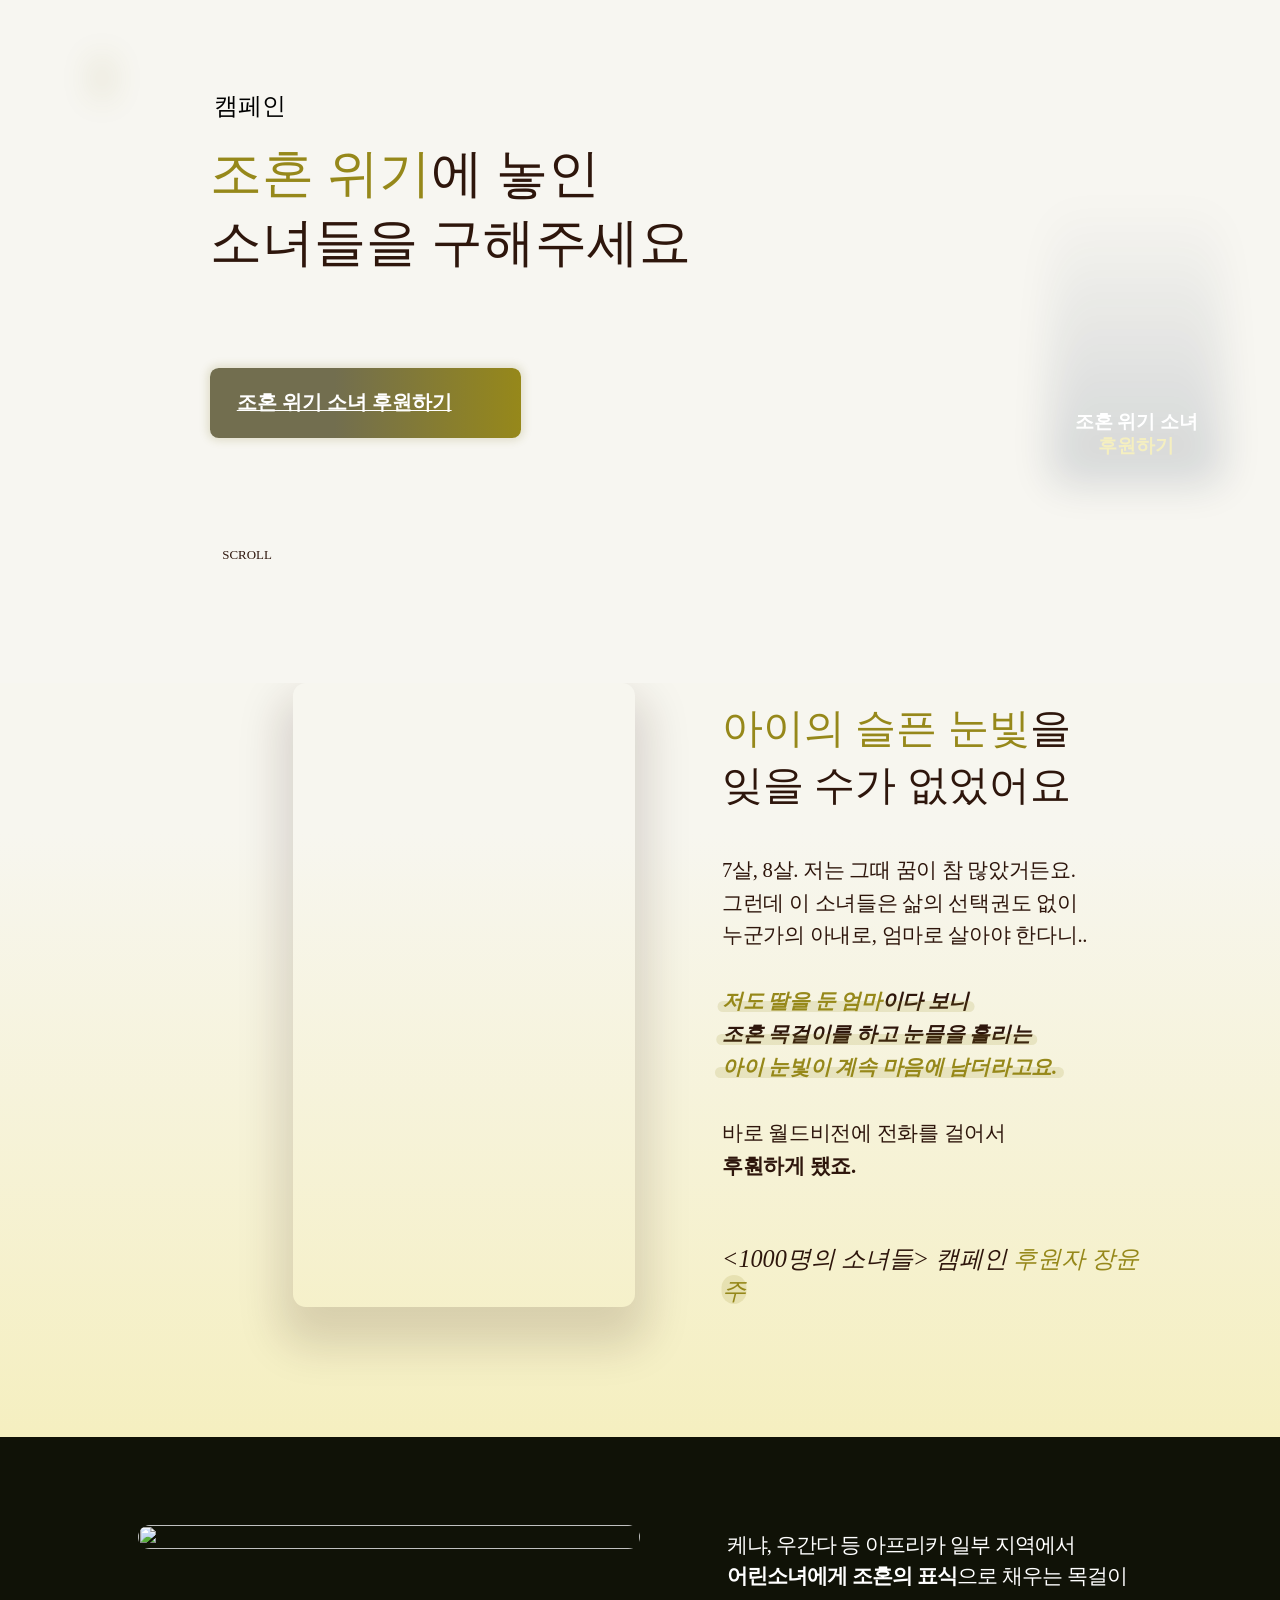
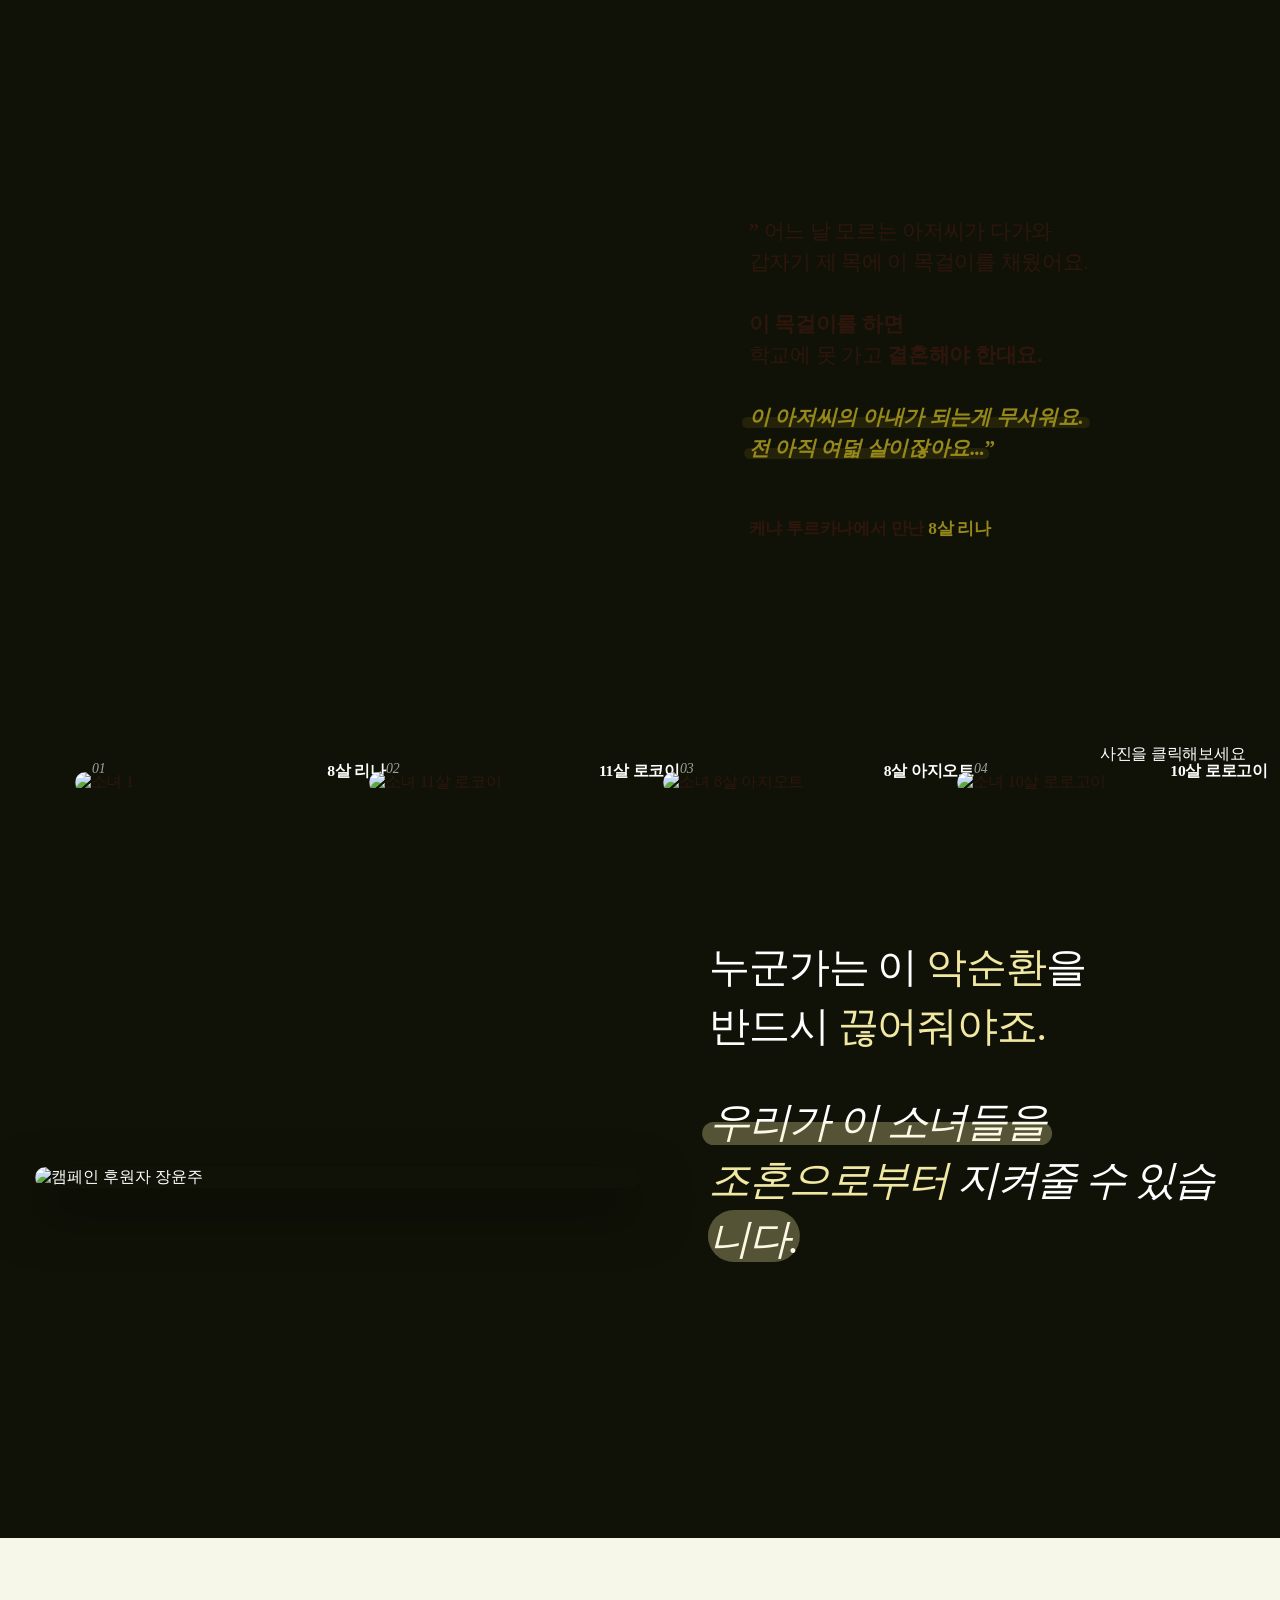
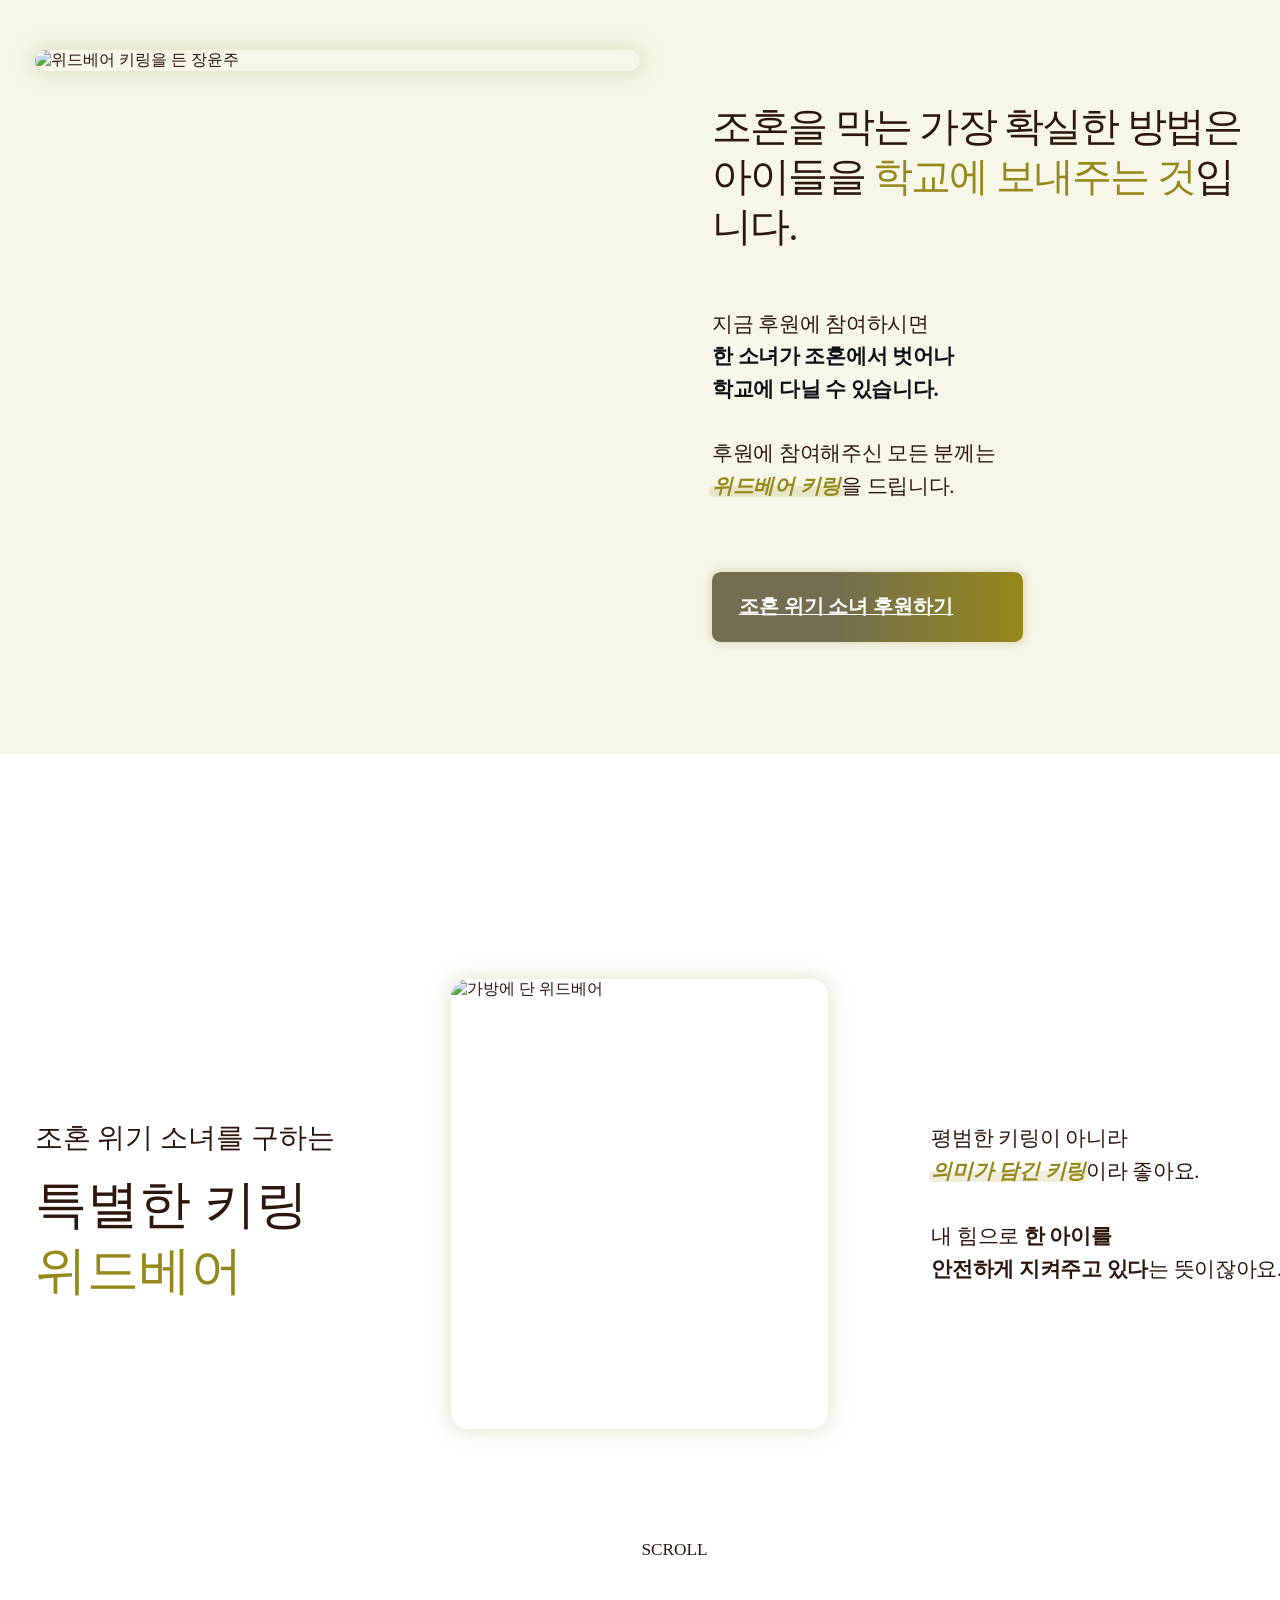
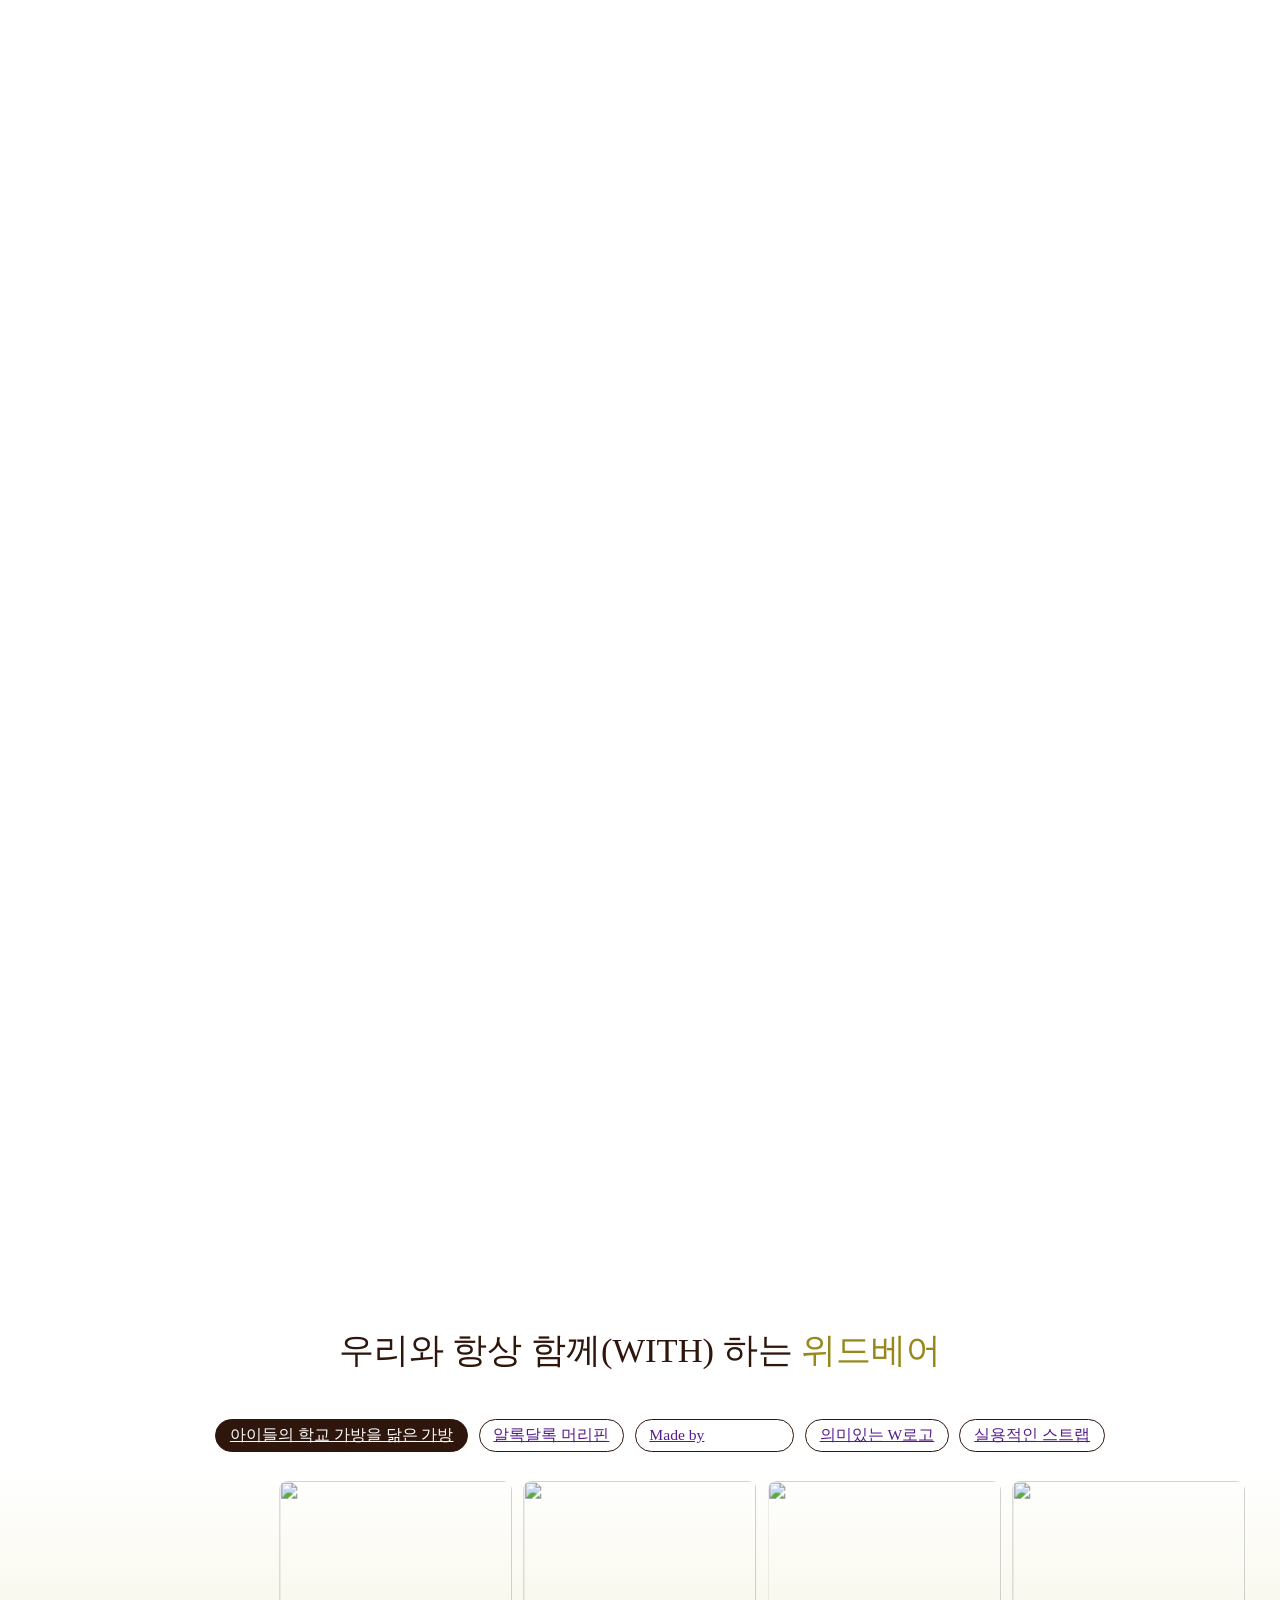
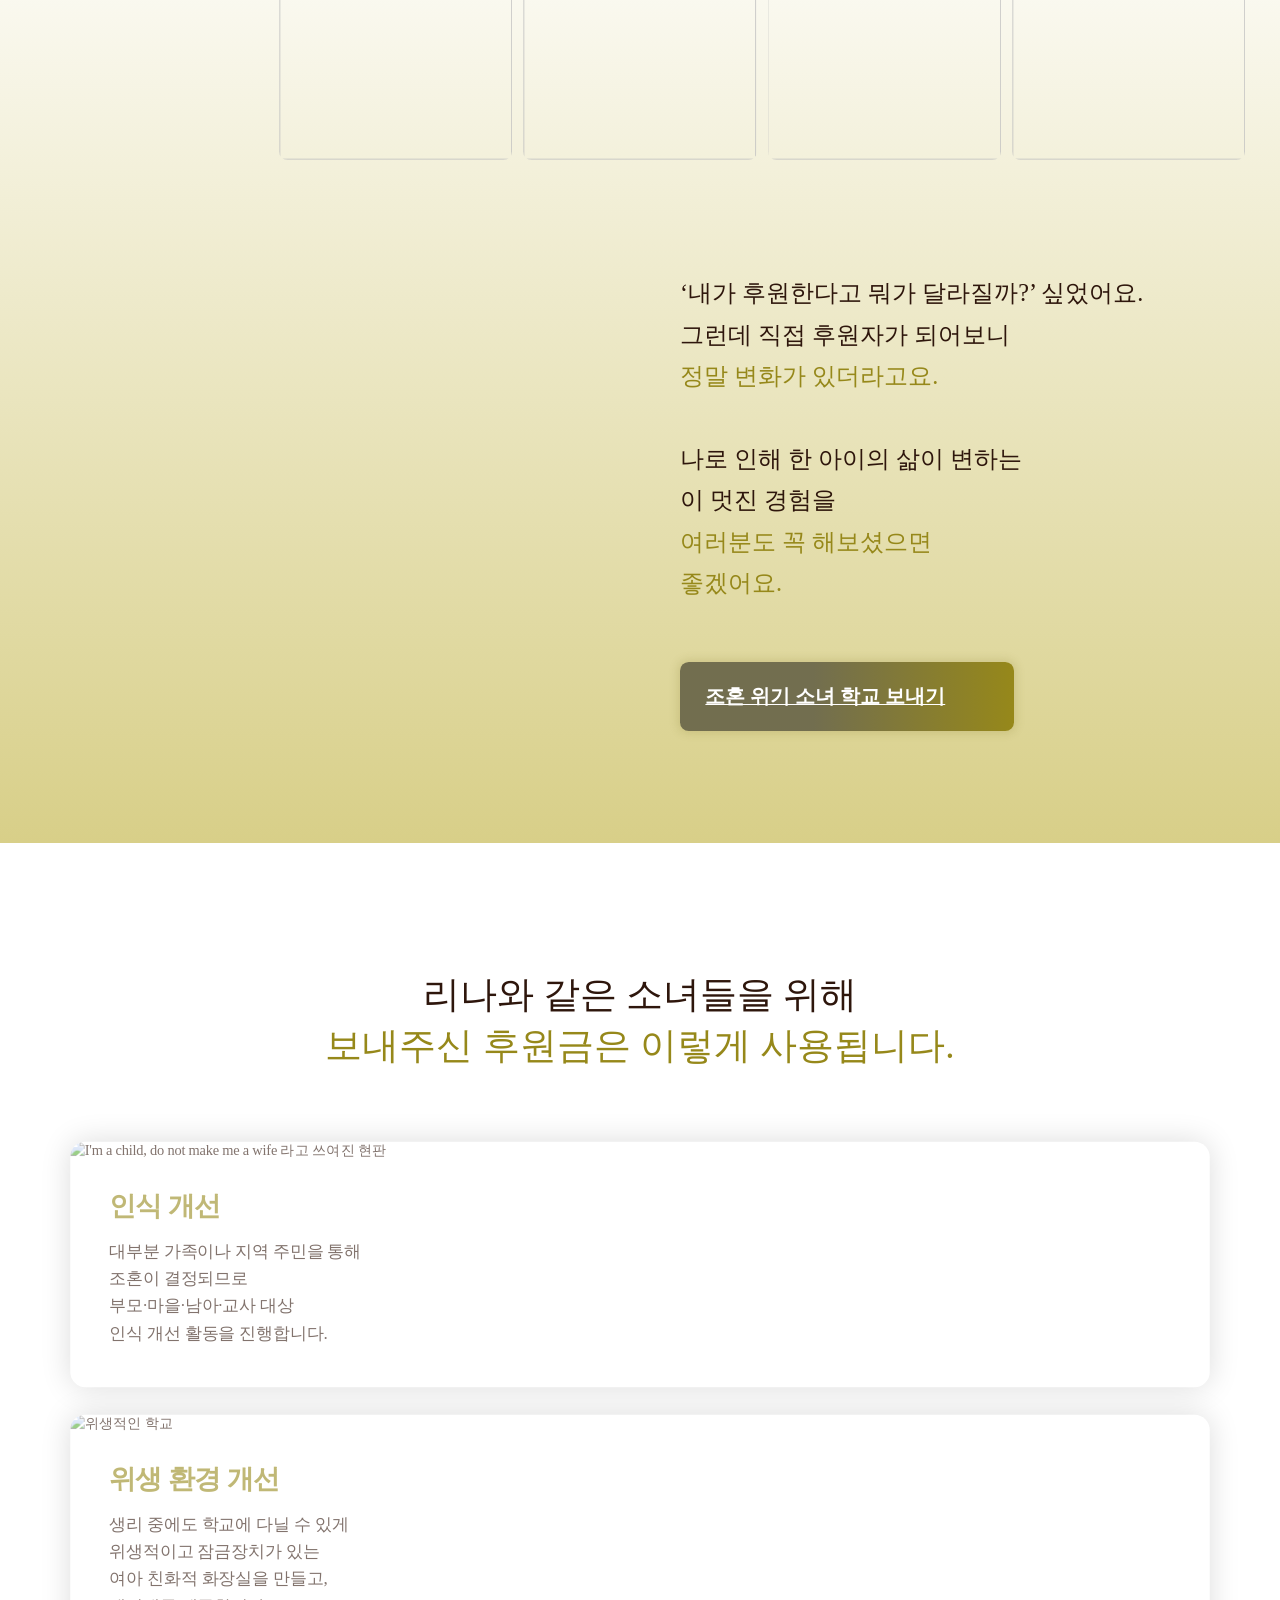
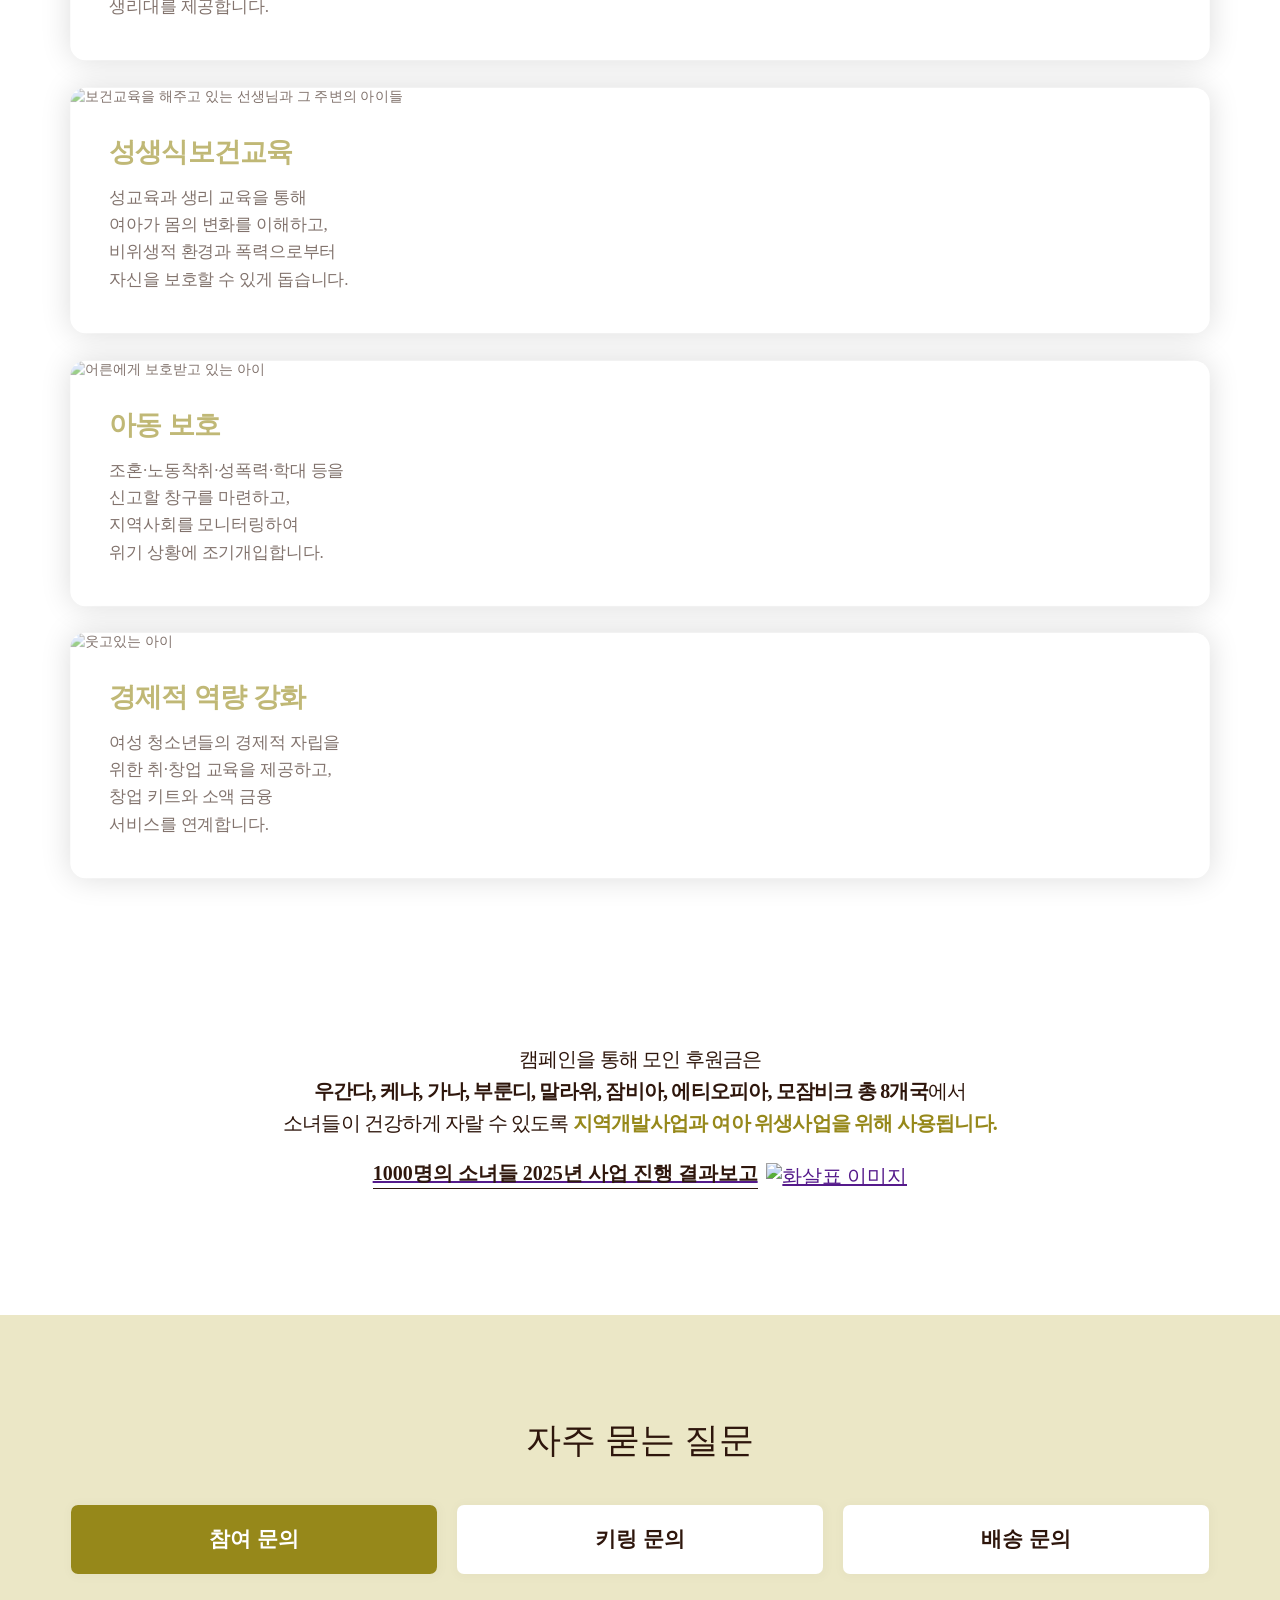
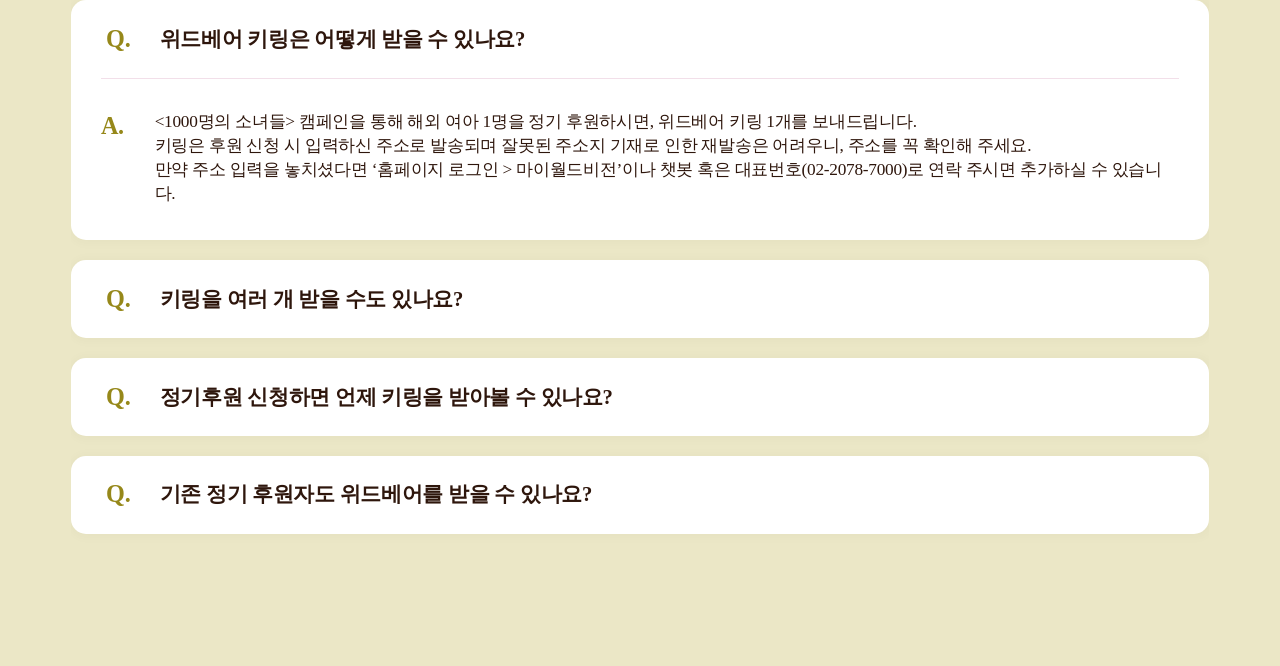
==== 26-yj/index.html @ 4724e7a8 "1차 수정사항" ====
<!DOCTYPE html>
<html lang="ko">

<head>
    <meta http-equiv="Content-Type" content="text/html; charset=UTF-8">

    <meta charset="utf-8">
    <meta http-equiv="X-UA-Compatible" content="IE=edge">
    <meta name="theme-color" content="#fff">
    <meta name="viewport" content="width=device-width, initial-scale=1.0, minimum-scale=1.0, user-scalable=no">

    <!-- SEO 정보 입력-->
    <title>한국월드비전 공식홈 | 세계 최대 구호개발 NGO - 월드비전</title>
    <meta name="description" content="한국월드비전은 지구촌 2억 명 어린이와 가족, 지역사회를 돕는 글로벌 NGO 입니다. 월드비전은 투명한 기부금을 약속합니다.">
    <meta property="og:title" content="한국월드비전 공식홈 | 세계 최대 구호개발 NGO - 월드비전">
    <meta property="og:description" content="한국월드비전은 지구촌 2억 명 어린이와 가족, 지역사회를 돕는 글로벌 NGO 입니다. 월드비전은 투명한 기부금을 약속합니다.">
    <meta property="og:image" content="https://www.worldvision.or.kr/static/images/common/logo.webp">
    <meta property="og:url" content="https://www.worldvision.or.kr/">
    <link rel="canonical" href="//www.worldvision.or.kr">

    <!-- //SEO 정보 입력 -->

    <link rel="shortcut icon" href="https://www.worldvision.or.kr/static/images/common/favicon.ico">

    <link type="text/css" rel="stylesheet" href="https://www.worldvision.or.kr/static/css/jquery-ui.min.css">
    <link type="text/css" rel="stylesheet" href="https://www.worldvision.or.kr/static/css/swiper.min.css">
    <link type="text/css" rel="stylesheet" href="https://www.worldvision.or.kr/static/css/common.css?v=20240226171940">
    <link type="text/css" rel="stylesheet" href="https://www.worldvision.or.kr/static/css/main.css?v=20240226171940">
    <link type="text/css" rel="stylesheet" href="https://www.worldvision.or.kr/static/css/sub.css?v=20240226171940">
    <link type="text/css" rel="stylesheet" href="https://www.worldvision.or.kr/static/css/module.css?v=20240226171940">
    <link type="text/css" rel="stylesheet" href="https://www.worldvision.or.kr/static/css/cmsModule.css">
    <link type="text/css" rel="stylesheet"
        href="https://gb.worldvision.or.kr/resources/wvFrt/project/template/inc/wv-add.css">
    <link href="https://fonts.googleapis.com/css?family=Noto+Sans+KR:100,300,400,500,700,900&display=swap&subset=korean"
        rel="stylesheet">


    <style>
        #container .container {
            min-height: 500px
        }

        [class^='box'] {
            width: initial;
            display: initial;
            padding: initial;
        }
    </style>

    <script type="text/javascript" src="https://www.worldvision.or.kr/static/js/jquery-2.2.4.min.js"></script>
    <script type="text/javascript" src="https://www.worldvision.or.kr/static/js/jquery-ui.min.js"></script>
    <script type="text/javascript" src="https://www.worldvision.or.kr/static/js/jquery.nicescroll.min.js"></script>
    <script type="text/javascript" src="https://www.worldvision.or.kr/static/js/swiper.min.js"></script>
    <script type="text/javascript" src="https://www.worldvision.or.kr/static/js/in-view.js"></script>
    <script type="text/javascript" src="https://www.worldvision.or.kr/static/js/ui.js"></script>
    <script type="text/javascript" src="https://www.worldvision.or.kr/static/js/common/common.js?v=20240226171940">
    </script>
    <script type="text/javascript" src="https://www.worldvision.or.kr/static/js/common.js?v=20240226171940"></script>
    <script type="text/javascript" src="https://www.worldvision.or.kr/static/js/cmsModule.js"></script>

    <link type="text/css" rel="stylesheet" href="https://www.worldvision.or.kr/static/css/section.css">

    <script type="text/javascript">
        $(document).ready(function () {
            //타이틀 내용 엔터처리
            $('.l-grid input[name=titleContents]').closest('.l-grid').each(function (i) {
                var titleContents = $(this).find('input[name=titleContents]').val();
                if (typeof titleContents != "undefined" && titleContents != '') {
                    titleContents = titleContents.replaceAll("\n", "<br/>")
                    $(this).find('p[name=titleContentsPc]').append(titleContents);
                    $(this).find('p[name=titleContentsMo]').append(titleContents);
                }
            });

            //영상.내용 엔터처리
            $('.l-grid input[name=videoContents]').closest('.l-grid').each(function (i) {
                var videoContents = $(this).find('input[name=videoContents]').val();
                if (typeof videoContents != "undefined" && videoContents != '') {
                    videoContents = videoContents.replaceAll("\n", "<br/>")
                    $(this).find('p[name=videoContentsPc]').append(videoContents);
                    $(this).find('p[name=videoContentsMo]').append(videoContents);
                }
            });

            //텍스트상자.설명 엔터처리
            $('.section-banner input[name=textContents]').closest('.section-banner').each(function (i) {
                var textContents = $(this).find('input[name=textContents]').val();
                if (typeof textContents != "undefined" && textContents != '') {
                    textContents = textContents.replaceAll("\n", "<br/>")
                    $(this).find('p[name=textContentsPc]').append(textContents);
                    $(this).find('p[name=textContentsMo]').append(textContents);
                }
            });
            //텍스트상자.내용 엔터처리
            $('.l-grid input[name=textPContents]').closest('.l-grid').each(function (i) {
                var textPContents = $(this).find('input[name=textPContents]').val();
                if (typeof textPContents != "undefined" && textPContents != '') {
                    textPContents = textPContents.replaceAll("\n", "<br/>")
                    $(this).find('p[name=pContentsPc]').append(textPContents);
                    $(this).find('p[name=pContentsMo]').append(textPContents);
                }
            });

            //변화3단.내용 엔터처리
            $('.section-banner input[name=changeContents]').closest('.section-banner').each(function (i) {
                var changeContents = $(this).find('input[name=changeContents]').val();
                if (typeof changeContents != "undefined" && changeContents != '') {
                    changeContents = changeContents.replaceAll("\n", "<br/>")
                    $(this).find('p[name=changeContentsPc]').append(changeContents);
                    $(this).find('p[name=changeContentsMo]').append(changeContents);
                }
            });
        });

        //버튼클릭 링크이동 이벤트
        function moveLink(flag, url) {
            var setUrl = '';
            if (url.includes('https')) {
                setUrl = url;
            } else {
                setUrl = 'https://' + url
            }

            if (flag == '1') {
                location.href = setUrl;
            } else {
                window.open(setUrl);
            }
        }

        //플로팅 클릭이벤트
        function clickArrow() {

            var floatUrl = $("#floatUrl").val();
            var floatTargetFlag = $("#floatTargetFlag").val();

            var setUrl = '';
            if (floatUrl.includes('https')) {
                setUrl = floatUrl;
            } else {
                setUrl = 'https://' + floatUrl
            }

            if (floatTargetFlag == '1') {
                location.href = setUrl;
            } else {
                window.open(setUrl);
            }
        }

        $(function () {
            $("#arrow").click(function () { });

            /* 섹션 스와이퍼 */
            var section_swiper = new Array();
            $('.section_swiper').each(function (e) {
                section_swiper[e] = new Swiper($(this).find('.swiper-container'), {
                    //loop: true, /* loop: true 넣음 에러남 */
                    pagination: {
                        el: $(this).find('.progress_pagination'),
                        type: "progressbar"
                    },
                    navigation: {
                        nextEl: $(this).find('.btn_next'),
                        prevEl: $(this).find('.btn_prev')
                    },
                    on: {
                        init: function () {
                            var len = this.slides.length;
                            var idx = this.activeIndex + 1;
                            $('.section_swiper').eq(e).find('.total').text(len);
                            $('.section_swiper').eq(e).find('.idx').text(idx);
                            if (len == 1) {
                                setTimeout(function () {
                                    section_swiper[e].destroy();
                                    $('.section_swiper').eq(e).find('.pag_wrap')
                                        .hide();
                                });
                            }
                        },
                        update: function () {
                            var len = this.slides.length;
                            var idx = this.activeIndex + 1;
                            $('.section_swiper').eq(e).find('.total').text(len);
                            $('.section_swiper').eq(e).find('.idx').text(idx);
                            if (len == 1) {
                                setTimeout(function () {
                                    section_swiper[e].destroy();
                                    $('.section_swiper').eq(e).find('.pag_wrap')
                                        .hide();
                                });
                            }
                        },
                        slideChange: function () {
                            var len = this.slides.length;
                            var idx = this.activeIndex + 1;
                            if (idx > len) {
                                idx = 1;
                            } else if (idx < 1) {
                                idx = len;
                            }
                            $('.section_swiper').eq(e).find('.idx').text(idx);
                        }
                    }
                });

                /* //이미지 모듈 높이 값 제어
                $('.section_swiper').each(function () {
	
                    var _length = $(this).find('.swiper-slide');
                    var $target = _length.find('.caption');
	
                    if (_length.length > 1) {
                        var $maxHeight = 0;
	
                        $target.each(function () {
                            $thisHeight = $(this).height();
	
                            if ($thisHeight > $maxHeight) {
                                $maxHeight = $thisHeight;
                            }
                        });
                        $target.height($maxHeight);
                    }
                }); */
            });

        });
    </script>

    <script async="" src="https://script.hotjar.com/modules.3ba69200791f16077ba8.js" charset="utf-8"></script>
    <script type="text/javascript" async=""
        src="https://googleads.g.doubleclick.net/pagead/viewthroughconversion/651132761/?random=1708935699077&amp;cv=11&amp;fst=1708935699077&amp;bg=ffffff&amp;guid=ON&amp;async=1&amp;gtm=45be42l0za200&amp;gcd=13l3l3l3l1&amp;dma=0&amp;u_w=1920&amp;u_h=1080&amp;url=https%3A%2F%2Fwww.worldvision.or.kr%2Fparticipate%2FchurchVisionSunday&amp;ref=https%3A%2F%2Fwww.worldvision.or.kr%2FworldVisionIntro%2FintroInfo&amp;hn=www.googleadservices.com&amp;frm=0&amp;tiba=%EB%B9%84%EC%A0%84%EC%A3%BC%EC%9D%BC%20%7C%20%EC%B0%B8%EC%97%AC%ED%95%98%EA%B8%B0%20-%20%EC%9B%94%EB%93%9C%EB%B9%84%EC%A0%84&amp;npa=0&amp;pscdl=noapi&amp;auid=1947791541.1708906766&amp;uaa=x86&amp;uab=64&amp;uafvl=Chromium%3B122.0.6261.69%7CNot(A%253ABrand%3B24.0.0.0%7CGoogle%2520Chrome%3B122.0.6261.69&amp;uamb=0&amp;uap=Windows&amp;uapv=10.0.0&amp;uaw=0&amp;fledge=1&amp;data=event%3Dgtag.config&amp;rfmt=3&amp;fmt=4">
        </script>


    <!-- 추가 css js 입력 -->
	<script src="https://unpkg.com/aos@2.3.1/dist/aos.js"></script>
	<link href="https://unpkg.com/aos@2.3.1/dist/aos.css" rel="stylesheet">
    <link href="css/new.css" rel="stylesheet">
    <!-- //추가 css js 입력 -->

</head>

<body>

    <div id="wrap">
        <!-- top-menu -->
        <div data-include-path="https://gb.worldvision.or.kr/resources/wvFrt/project/template/inc/top-menu.html"></div>
        <!-- //top-menu -->
         <!-- https://claude.ai/code/artifact/4c76d598-1d73-425e-9c14-4c3867a0753a -->

        <section id="container">
            <!-- 컨텐츠 작업 영역 -->
            <div id="thousand-girl">
                <div class="g_floating">
                    <a href="" id="float_donation">
                        <div class="txt">
                            조혼 위기 소녀 <br><span>후원하기</span>
                            <img src="images/btn_arr.png" alt="">
                        </div>
                    </a>
                </div>
                <div class="main type-A">
                    <div class="dummy"><img src="images/mainA_mo.jpg" alt=""></div>
                    <div class="flex">
                        <div class="left pc">
                            <figure><img src="images/main_img.jpg" alt=""></figure>
                        </div>
                        <div class="right">
                            <h2 data-aos="fade-up" data-aos-delay="100"><img src="images/main_h1.png" alt=""> 캠페인</h2>
                            <h1 data-aos="fade-up" data-aos-delay="200"><span>조혼 위기</span>에 놓인 <br>소녀들을 구해주세요</h1>

                            <figure class="mo"><img src="images/main_img_mo.jpg" alt=""></figure>
                            <figure class="withyj"  data-aos="fade-up" data-aos-delay="100"><img src="images/main_txt.png" alt=""></figure>

                            <div data-aos="fade-up" data-aos-delay="200">
                                <a href="" class="btn_gradient" id="main_donation1">
                                    조혼 위기 소녀 후원하기
                                    <img src="images/btn_arr.png" alt="">
                                </a>
                            </div>


                            <div class="scroll pc">
                                <small>SCROLL</small>
                                <span><img src="images/all_scroll.png" alt=""></span>
                            </div>
                        </div>
                    </div>
                </div>
                <div class="main type-B">
                    <div class="dummy"><img src="images/mainB_mo.jpg" alt=""></div>
                    <div class="flex">
                        <div class="left pc" data-aos="fade-right" data-aos-delay="350">
                            <figure><img src="images/mainB-yj.jpg" alt=""></figure>
                        </div>
                        <div class="mid">
                            <h2 data-aos="fade-up" data-aos-delay="0"><img src="images/main_h1.png" alt=""> 캠페인</h2>
                            <h1 data-aos="fade-up" data-aos-delay="100"><span>조혼 위기</span>에 놓인 <br>소녀들을 구해주세요</h1>
                            <p class="pc" data-aos="fade-up" data-aos-delay="200">
                                어린 소녀들이 누군가의 '아내'가 아닌 <br>
                                <strong>'아이'로 살아갈 수 있도록</strong>
                            </p>
                            <ul class="mo visual">
                                <li data-aos="fade-up" data-aos-delay="150"><img src="images/main_yj_mo.png" alt=""></li>
                                <li data-aos="fade-up" data-aos-delay="250"><img src="images/main_girl_mo.png" alt=""></li>
                            </ul>
                            <figure class="withyj" data-aos="fade-up" data-aos-delay="100"><img src="images/main_txt.png" alt=""></figure>
                            <div data-aos="fade-up" data-aos-delay="200">
                                <a href="" class="btn_gradient" id="main_donation2">
                                    조혼 위기 소녀 후원하기
                                    <img src="images/btn_arr.png" alt="">
                                </a>
                            </div>
                            <div class="scroll pc">
                                <small>SCROLL</small>
                                <span><img src="images/all_scroll.png" alt=""></span>
                            </div>
                        </div>
                        <div class="right pc" data-aos="fade-left" data-aos-delay="450">
                            <figure><img src="images/mainB-girl.jpg" alt=""></figure>
                        </div>
                    </div>
                </div>
                <div class="sec1">
                    <div class="dummy"><img src="images/sec1_mo.jpg" alt=""></div>
                    <div class="flex">
                        <div class="left">
                            <div class="video-inner">
                                <iframe
                                    src="https://www.youtube.com/embed/Iorej58znz4?si=etZS04JJZE9_usOf&amp;autoplay=1&amp;mute=1&amp;loop=1&amp;rel=0&amp;enablejsapi=1&amp;playlist=Iorej58znz4"
                                    title="[Overseas Child Sponsorship] 1000 Girls_Sophie's Story" frameborder="0"
                                    allow="accelerometer; autoplay; clipboard-write; encrypted-media; gyroscope; picture-in-picture; web-share"
                                    referrerpolicy="strict-origin-when-cross-origin" allowfullscreen></iframe>
                            </div>
                        </div>
                        <div class="right">

                            <h2 data-aos="fade-up" data-aos-anchor-placement="top-bottom" data-aos-delay="100">
                                <span>아이의 슬픈 눈빛</span>을 <br>
                                잊을 수가 없었어요
                            </h2>
                            <p data-aos="fade-up" data-aos-anchor-placement="top-bottom" data-aos-delay="200">
                                7살, 8살. 저는 그때 꿈이 참 많았거든요. <br>
                                그런데 이 소녀들은 삶의 선택권도 없이<br>
                                누군가의 아내로, 엄마로 살아야 한다니..
                            </p>
                            <p class="emp" data-aos="fade-up" data-aos-anchor-placement="top-bottom" data-aos-delay="300">
                                <em><span>저도 딸을 둔 엄마</span>이다 보니</em>
                                <br>
                                <em>조혼 목걸이를 하고 눈믈을 흘리는</em>
                                <br>
                                <em>
                                    <span>아이 눈빛이 계속 마음에 남더라고요.</span>
                                </em>
                            </p>
                            <p data-aos="fade-up" data-aos-anchor-placement="top-bottom" data-aos-delay="400">
                                바로 월드비전에 전화를 걸어서 <br>
                                <strong>후훤하게 됐죠.</strong>
                            </p>
                            <h3 data-aos="fade-up" data-aos-anchor-placement="top-bottom" data-aos-delay="500">
                                <em>
                                    &lt;1000명의 소녀들&gt; 캠페인 <span>후원자 장윤주</span>
                                </em>
                            </h3>
                        </div>
                    </div>
                </div>
                <div class="sec2">
                    <div class="dummy"><img src="images/sec2_mo.jpg" alt=""></div>
                    <div class="neckless">
                        <div class="flex">
                            <div class="left">
                                <figure>
                                    <img src="images/sec2_neck.jpg" alt="" class="pc" data-aos="fade-left">
                                    <img src="images/sec2_neck_mo.jpg" alt="" class="mo" data-aos="fade-up">
                                </figure>
                            </div>
                            <div class="right">
                                <figure class="b_title" data-aos="fade-up" data-aos-delay="100"><img src="images/sec2_title.png" alt=""></figure>
                                <p data-aos="fade-up" data-aos-delay="300">케냐, 우간다 등 아프리카 일부 지역에서 <br><strong>어린소녀에게 조혼의 표식</strong>으로 채우는 목걸이</p>
                            </div>
                        </div>
                    </div>
                    <div class="girl">
                        <div class="b_img">
                            <img src="images/sec2_img.jpg" alt="">
                        </div>
                        <div class="memo" data-aos="fade-right">
                            <p>
                                <strong>”</strong> 어느 날 모르는 아저씨가 다가와 <br>
                                갑자기 제 목에 이 목걸이를 채웠어요.
                            </p>
                            <p>
                                <strong>이 목걸이를 하면</strong><br>
                                학교에 못 가고 <strong>결혼해야 한대요.</strong>
                            </p>
                            <p class="c-green fw-600">
                                <em>이 아저씨의 아내가 되는게 무서워요.</em><br>
                                <em>전 아직 여덟 살이잖아요...</em><strong>”</strong>
                            </p>
                            <p class="name">
                                케냐 투르카나에서 만난 <span>8살 리나 </span>
                            </p>
                        </div>
                    </div>
                    <div class="card pc">
                        <p>사진을 클릭해보세요</p>
                        <ul>
                            <li data-aos="fade-up" data-aos-anchor-placement="top-bottom" data-aos-delay="100">
                                <div class="name">
                                    <i>01</i>
                                    <p>8살 리나</p>
                                </div>
                                <figure class="normal"><img src="images/sec2_card1.jpg" alt="소녀 1"></figure>
                                <figure class="hover">
                                    <img src="images/sec2_card1_h.jpg" alt="소녀 1">
                                    <div class="text">
                                        <p>“ 이 목걸이를 벗고 학교에 가는 것. <br> 소원은 그것뿐이에요.”</p>
                                    </div>
                                </figure>
                            </li>
                            <li data-aos="fade-up" data-aos-anchor-placement="top-bottom" data-aos-delay="200">
                                <div class="name">
                                    <i>02</i>
                                    <p>11살 로코이</p>
                                </div>
                                <figure class="normal"><img src="images/sec2_card2.jpg" alt="소녀 11살 로코이"></figure>
                                <figure class="hover">
                                    <img src="images/sec2_card2_h.jpg" alt="소녀 11살 로코이">
                                    <div class="text">
                                        <p>“저를 예약한 아저씨가 제가 도망 가지 못하게 매년 더 많은 목걸이를 채워요.”</p>
                                    </div>
                                </figure>
                            </li>
                            <li data-aos="fade-up" data-aos-anchor-placement="top-bottom" data-aos-delay="300">
                                <div class="name">
                                    <i>03</i>
                                    <p>8살 아지오트</p>
                                </div>
                                <figure class="normal"><img src="images/sec2_card3.jpg" alt="소녀 8살 아지오트"></figure>
                                <figure class="hover">
                                    <img src="images/sec2_card3_h.jpg" alt="소녀 8살 아지오트">
                                    <div class="text">
                                        <p>“엄마 아빠가 그리워요. <br>살아 계셨다면 저를 지켜주셨을 텐데..”</p>
                                    </div>
                                </figure>
                            </li>
                            <li data-aos="fade-up" data-aos-anchor-placement="top-bottom" data-aos-delay="400">
                                <div class="name">
                                    <i>04</i>
                                    <p>10살 로로고이</p>
                                </div>
                                <figure class="normal"><img src="images/sec2_card4.jpg" alt="소녀 10살 로로고이"></figure>
                                <figure class="hover">
                                    <img src="images/sec2_card4_h.jpg" alt="소녀 10살 로로고이">
                                    <div class="text">
                                        <p>“이웃들이 아저씨에게 가축을 받고 <br>제게 이 목걸이를 채웠어요.” </p>
                                    </div>
                                </figure>
                            </li>
                        </ul>
                    </div>
                    <div class="card mo">
                        <div class="sec3">
                            <div class="inner">
                                <div class="txt">
                                    <h2 class="lead" data-aos="fade-up" data-aos-anchor-placement="top-bottom" data-aos-delay="300">누군가는 이 <span>악순환</span>을<br>반드시 <span>끊어줘야죠.</span></h2>
                                    <h2 class="lead" data-aos="fade-up" data-aos-anchor-placement="top-bottom" data-aos-delay="300">
                                        <em>
                                            우리가 이 소녀들을
                                        </em> <br>
                                        <em>
                                            <span>조혼으로부터</span> </em> <br>
                                        <em>
                                            지켜줄 수 있습니다.
                                        </em>
                                    </h2>
                                </div>
                            </div>
                        </div>

                        <ul class="pc">
                            <li data-aos="fade-down" data-aos-anchor-placement="top-bottom" data-aos-delay="100">
                                <div class="name">
                                    <i>01</i>
                                    <p>8살 리나</p>
                                </div>
                                <figure class="normal"><img src="images/sec2_card1.jpg" alt="소녀 1"></figure>
                                <figure class="hover">
                                    <img src="images/sec2_card1_h.jpg" alt="소녀 1">
                                    <div class="text">
                                        <p>“ 이 목걸이를 벗고 학교에 가는 것. <br> 소원은 그것뿐이에요.”</p>
                                    </div>
                                </figure>
                            </li>
                            <li data-aos="fade-up" data-aos-anchor-placement="top-bottom" data-aos-delay="200">
                                <div class="name">
                                    <i>02</i>
                                    <p>11살 로코이</p>
                                </div>
                                <figure class="normal"><img src="images/sec2_card2.jpg" alt="소녀 11살 로코이"></figure>
                                <figure class="hover">
                                    <img src="images/sec2_card2_h.jpg" alt="소녀 11살 로코이">
                                    <div class="text">
                                        <p>“저를 예약한 아저씨가 제가 도망 가지 못하게 매년 더 많은 목걸이를 채워요.”</p>
                                    </div>
                                </figure>
                            </li>
                            <li data-aos="fade-up" data-aos-anchor-placement="top-bottom" data-aos-delay="300">
                                <div class="name">
                                    <i>03</i>
                                    <p>8살 아지오트</p>
                                </div>
                                <figure class="normal"><img src="images/sec2_card3.jpg" alt="소녀 8살 아지오트"></figure>
                                <figure class="hover">
                                    <img src="images/sec2_card3_h.jpg" alt="소녀 8살 아지오트">
                                    <div class="text">
                                        <p>“엄마 아빠가 그리워요. <br>살아 계셨다면 저를 지켜주셨을 텐데..”</p>
                                    </div>
                                </figure>
                            </li>
                            <li data-aos="fade-up" data-aos-anchor-placement="top-bottom" data-aos-delay="400">
                                <div class="name">
                                    <i>04</i>
                                    <p>10살 로로고이</p>
                                </div>
                                <figure class="normal"><img src="images/sec2_card4.jpg" alt="소녀 10살 로로고이"></figure>
                                <figure class="hover">
                                    <img src="images/sec2_card4_h.jpg" alt="소녀 10살 로로고이">
                                    <div class="text">
                                        <p>“이웃들이 아저씨에게 가축을 받고 <br>제게 이 목걸이를 채웠어요.” </p>
                                    </div>
                                </figure>
                            </li>
                        </ul>
                        <div class="mo girls">
                            <div class="swiper-wrapper">
                                <div class="swiper-slide">
                                    <div class="name">
                                        <i>01</i>
                                        <p>8살 리나</p>
                                    </div>
                                    <figure>
                                        <img src="images/sec2_card1_h.jpg" alt="소녀 1">
                                        <div class="text">
                                            <p>“ 이 목걸이를 벗고 학교에 가는 것.  소원은 그것뿐이에요.”</p>
                                        </div>
                                    </figure>
                                </div>
                                <div class="swiper-slide">
                                    <div class="name">
                                        <i>02</i>
                                        <p>11살 로코이</p>
                                    </div>
                                    <figure>
                                        <img src="images/sec2_card2_h.jpg" alt="소녀 11살 로코이">
                                        <div class="text">
                                            <p>“저를 예약한 아저씨가 제가 도망 가지 못하게 매년 더 많은 목걸이를 채워요.”</p>
                                        </div>
                                    </figure>
                                </div>
                                <div class="swiper-slide">
                                    <div class="name">
                                        <i>03</i>
                                        <p>8살 아지오트</p>
                                    </div>
                                    <figure>
                                        <img src="images/sec2_card3_h.jpg" alt="소녀 8살 아지오트">
                                        <div class="text">
                                            <p>“엄마 아빠가 그리워요.  살아 계셨다면 저를 지켜주셨을 텐데..”</p>
                                        </div>
                                    </figure>
                                </div>
                                <div class="swiper-slide">
                                    <div class="name">
                                        <i>04</i>
                                        <p>10살 로로고이</p>
                                    </div>
                                    <figure>
                                        <img src="images/sec2_card4_h.jpg" alt="소녀 10살 로로고이">
                                        <div class="text">
                                            <p>“이웃들이 아저씨에게 가축을 받고 제게 이 목걸이를 채웠어요.” </p>
                                        </div>
                                    </figure>
                                </div>
                            </div>
                        </div>
                    </div>
                </div>

                <div class="sticky-wrap">
                    <div class="sec3 pc">
                        <div class="dummy"><img src="images/sec3.png" alt=""></div>
                        <div class="inner">
                            <div class="photo">
                                <img src="images/sec3_img.jpg" alt="캠페인 후원자 장윤주">
                            </div>
                            <div class="txt">
                                <h2 class="lead" data-aos="fade-up" data-aos-anchor-placement="top-bottom" data-aos-delay="0">누군가는 이 <span>악순환</span>을<br>반드시 <span>끊어줘야죠.</span></h2>
                                <h2 class="lead" data-aos="fade-up" data-aos-anchor-placement="top-bottom" data-aos-delay="300">
                                    <em>
                                        우리가 이 소녀들을
                                    </em> <br>
                                    <em>
                                        <span>조혼으로부터</span> 지켜줄 수 있습니다.
                                    </em>
                                </h2>

                                <div class="scroll-cue">
                                    <img src="images/sec3_scroll.png" alt="">
                                </div>
                            </div>
                        </div>
                    </div>

                    <div class="sec4">
                        <div class="dummy">
                            <img src="images/sec4_mo.jpg" alt="" >
                        </div>
                        <div class="inner">
                            <div class="photo">
                                <img src="images/sec4_img.jpg" alt="위드베어 키링을 든 장윤주" class="pc">
                                <img src="images/sec4_img_mo.jpg" alt="위드베어 키링을 든 장윤주" class="mo">
                            </div>
                            <div class="txt">
                                <h2 data-aos="fade-up" data-aos-delay="100">조혼을 막는 가장 확실한 <br class="mo">방법은 <br class="pc">아이들을 <span>학교에 <br class="mo">보내주는 것</span>입니다.</h2>
                                <p data-aos="fade-up" data-aos-delay="200">지금 후원에 참여하시면 <br> <strong>한 소녀가 조혼에서 벗어나 <br>학교에 다닐 수 있습니다.</strong></p>
                                <p data-aos="fade-up" data-aos-delay="300">후원에 참여해주신 모든 분께는 <br> <em><strong><span>위드베어 키링</span></strong></em>을 드립니다.</p>
                                <div class="bt_wrap" data-aos="fade-up" data-aos-delay="400">
                                    <a href="" class="btn_gradient" id="main_donation3">
                                        조혼 위기 소녀 후원하기
                                        <img src="images/btn_arr.png" alt="">
                                    </a>
                                </div>
                            </div>
                        </div>
                    </div>
                </div>

                <div class="sec5">
                    <div class="dummy"><img src="images/sec5_mo.jpg" alt=""></div>
                    <div class="sticky-wrap pc">
                        <div class="fixed">
                            <div class="left">
                                <h4>조혼 위기 소녀를 구하는</h4>
                                <h2>특별한 키링<br><span>위드베어</span></h2>
                                <div class="scroll">
                                    <small>SCROLL</small>
                                    <span><img src="images/all_scroll.png" alt=""></span>
                                </div>
                            </div>
                            <div class="right">
                                <div class="slide on">
                                    <div class="photo">
                                        <img src="images/sec5-1_img.jpg" alt="가방에 단 위드베어">
                                    </div>
                                    <div class="txt">
                                        <p class="tit">평범한 키링이 아니라<br><em><strong><span>의미가 담긴 키링</span></strong></em>이라 좋아요. <br><br></p>
                                        <p class="desc">내 힘으로 <strong>한 아이를<br>안전하게 지켜주고 있다</strong>는 뜻이잖아요.</p>
                                    </div>
                                </div>
                                <div class="slide">
                                    <div class="photo">
                                        <img src="images/sec5-2_img.jpg" alt="위드베어를 든 장윤주">
                                    </div>
                                    <div class="txt">
                                        <p class="tit">위드베어를 볼 때마다<br>제가 후원하는 아이들이 생각나요.<br><br></p>
                                        <p class="desc">일상에서도 <strong>아이들</strong>을, <br>
                                            그리고 이 <em><strong><span>후원의 의미</span></strong></em>를<br>
                                            <strong>계속 떠올릴 수 있는 아이템</strong>인 거죠.</p>
                                    </div>
                                </div>
                            </div>
                        </div>
                    </div>
                    <div class="mo">
                        <h4>조혼 위기 소녀를 구하는</h4>
                        <h2>특별한 키링 <span>위드베어</span></h2>
                        <div class="yj">
                            <div class="txt">
                                <p class="tit">위드베어를 볼 때마다<br>제가 후원하는 아이들이 생각나요.<br><br></p>
                                <p class="desc">일상에서도 <strong>아이들</strong>을, <br>
                                    그리고 이 <em><span>후원의 의미</span></em>를<br>
                                    <strong>계속 떠올릴 수 있는 아이템</strong>인 거죠.</p>
                            </div>

                        </div>
                        <div class="scroll">
                            <small>SCROLL</small>
                            <span><img src="images/all_scroll.png" alt=""></span>
                        </div>
                    </div>
                </div>
                
                <div class="sec6">
                    <div class="dummy"><img src="images/sec6.png" alt=""></div>
                    <h2>우리와 항상 함께(WITH) 하는 <br class="mo"><span>위드베어</span></h2>
                    <div class="mo withbear">
                        <div class="swiper-wrapper">
                            <div class="swiper-slide">
                                <b>아이들의 학교 가방을 닮은 가방</b>
                                <figure><img src="images/sec6_img1.jpg" alt=""></figure>
                            </div>
                            <div class="swiper-slide">
                                <b>알록달록 머리핀</b>
                                <figure><img src="images/sec6_img2.jpg" alt=""></figure>
                            </div>
                            <div class="swiper-slide">
                                <b>Made by <small></small></b>
                                <figure><img src="images/sec6_img3.jpg" alt=""></figure>
                            </div>
                            <div class="swiper-slide">
                                <b>의미있는 W로고</b>
                                <figure><img src="images/sec6_img4.jpg" alt=""></figure>
                            </div>
                            <div class="swiper-slide">
                                <b>실용적인 스트랩</b>
                                <figure><img src="images/sec6_img5.jpg" alt=""></figure>
                            </div>
                        </div>
                    </div>

                    <div class="chips-container pc">
                        <ul>
                            <li><a href="" class="on"  id="chips_bear1">아이들의 학교 가방을 닮은 가방</a></li>
                            <li><a href="" id="chips_bear2">알록달록 머리핀</a></li>
                            <li><a href="" id="chips_bear3">Made by <small></small></a></li>
                            <li><a href="" id="chips_bear4">의미있는 W로고</a></li>
                            <li><a href="" id="chips_bear5">실용적인 스트랩</a></li>
                        </ul>
                        <div class="gallery">
                            <figure class="on"  data-aos="fade-up" data-aos-anchor-placement="center-bottom" data-aos-easing="ease-in-sine" data-aos-delay="100"><img src="images/sec6_img1.jpg" alt=""></figure>
                            <figure data-aos="fade-up" data-aos-anchor-placement="center-bottom" data-aos-easing="ease-in-sine" data-aos-delay="200"><img src="images/sec6_img2.jpg" alt=""></figure>
                            <figure data-aos="fade-up" data-aos-anchor-placement="center-bottom" data-aos-easing="ease-in-sine" data-aos-delay="300"><img src="images/sec6_img3.jpg" alt=""></figure>
                            <figure data-aos="fade-up" data-aos-anchor-placement="center-bottom" data-aos-easing="ease-in-sine" data-aos-delay="400"><img src="images/sec6_img4.jpg" alt=""></figure>
                            <figure data-aos="fade-up" data-aos-anchor-placement="center-bottom" data-aos-easing="ease-in-sine" data-aos-delay="500"><img src="images/sec6_img5.jpg" alt=""></figure>
                        </div>
                    </div>
                    <div class="flex">
                        <div class="left">
                            <ul>
                                <li><img src="images/sec6_bna1.jpg" alt=""></li>
                                <li class="pc"><img src="images/sec6_bna2.jpg" alt=""></li>
                            </ul>
                        </div>
                        <div class="right">
                            <h3>
                                <div data-aos="fade-up" data-aos-anchor-placement="center-bottom" data-aos-easing="ease-in-sine" data-aos-delay="300">

                                ‘내가 후원한다고 뭐가 달라질까?’ 싶었어요.<br>
                                그런데 직접 후원자가 되어보니<br>
                                <span>정말 변화가 있더라고요. </span><br><br>
                                </div>
                                <div data-aos="fade-up" data-aos-anchor-placement="center-bottom" data-aos-easing="ease-in-sine" data-aos-delay="600">
                                나로 인해 한 아이의 삶이 변하는<br>
                                이 멋진 경험을<br class="pc">
                                <span>여러분도 꼭 <br class="mo">해보셨으면<br class="pc">
                                좋겠어요.</span>

                                </div>
                            </h3>


                            <a href="" class="btn_gradient"  id="main_donation4">
                               조혼 위기 소녀 학교 보내기
                                <img src="images/btn_arr.png" alt="">
                            </a>

                        </div>
                    </div>
                </div>

                <div class="sec10">
                    <div class="dummy"><img src="images/sec10_mo.jpg" alt=""></div>
                    <div class="inner">
                        <h2  data-aos="fade-up" data-aos-anchor-placement="top-bottom" data-aos-delay="300">
                            리나와 같은 소녀들을 위해<br>
                            <span>보내주신 후원금은 <br class="mo">이렇게 사용됩니다.</span>
                        </h2>
                        <div class="swiper swBox">
                            <div class="swiper-wrapper">
                                <div class="swiper-slide">
                                    <div class="innBox">
                                        <figure><img src="images/sec10_img1.jpg"
                                                alt="I'm a child, do not make me a wife 라고 쓰여진 현판">
                                        </figure>
                                        <div class="txt">
                                            <div>인식 개선</div>
                                            <p>
                                                대부분 가족이나 지역 주민을 통해 <br>조혼이 결정되므로 <br>부모·마을·남아·교사 대상<br>
                                                인식 개선 활동을 진행합니다.
                                            </p>
                                        </div>
                                    </div>
                                </div>
                                <div class="swiper-slide">
                                    <div class="innBox">
                                        <figure><img src="images/sec10_img2.jpg" alt="위생적인 학교">
                                        </figure>
                                        <div class="txt">
                                            <div>위생 환경 개선</div>
                                            <p>생리 중에도 학교에 다닐 수 있게 <br>위생적이고 잠금장치가 있는 <br>
                                                여아 친화적 화장실을 만들고, <br>생리대를 제공합니다.
                                            </p>
                                        </div>
                                    </div>
                                </div>
                                <div class="swiper-slide">
                                    <div class="innBox">
                                        <figure><img src="images/sec10_img3.jpg" alt="보건교육을 해주고 있는 선생님과 그 주변의 아이들">
                                        </figure>
                                        <div class="txt">
                                            <div>성생식보건교육</div>
                                            <p>성교육과 생리 교육을 통해 <br>여아가 몸의 변화를 이해하고, <br>
                                                비위생적 환경과 폭력으로부터 <br>자신을 보호할 수 있게 돕습니다. 
                                            </p>
                                        </div>
                                    </div>
                                </div>
                                <div class="swiper-slide">
                                    <div class="innBox">
                                        <figure><img src="images/sec10_img4.jpg" alt="어른에게 보호받고 있는 아이">
                                        </figure>
                                        <div class="txt">
                                            <div>아동 보호</div>
                                            <p>조혼·노동착취·성폭력·학대 등을 <br>신고할 창구를 마련하고, <br>지역사회를 모니터링하여 <br>위기 상황에
                                                    조기개입합니다.
                                            </p>
                                        </div>
                                    </div>
                                </div>
                                <div class="swiper-slide">
                                    <div class="innBox">
                                        <figure><img src="images/sec10_img5.jpg" alt="웃고있는 아이">
                                        </figure>
                                        <div class="txt">
                                            <div>경제적 역량 강화</div>
                                            <p>여성 청소년들의 경제적 자립을 <br>위한 취·창업 교육을 제공하고, <br>창업 키트와 소액 금융 <br>서비스를
                                                    연계합니다.
                                            </p>
                                        </div>
                                    </div>
                                </div>
                            </div>
                            <div class="swiper-pagination"></div>
                            <div class="swiper-button-next" id="swiper-button-next"></div>
                            <div class="swiper-button-prev" id="swiper-button-prev"></div>
                        </div>

                        <p class=" ta-c">
                            캠페인을 통해 모인 후원금은 <br>
                            <b>우간다, 케냐, 가나, 부룬디, 말라위, 잠비아, 에티오피아,  <br class="mo">모잠비크 총 8개국</b>에서 <br class="pc">
                            소녀들이 건강하게 자랄 수 있도록 <br class="mo"><b class="c-green">지역개발사업과 여아 위생사업을 위해 사용됩니다.</b>
                        </p>
                        <div class=" ta-c">
                            <a href="" target="_blank" id="sec8-btn-result">
                                <span>1000명의 소녀들 2025년 사업 진행 결과보고
                                </span><img src="images/sec10-arrow-btn.png" alt="화살표 이미지"></a>
                        </div>
                    </div>
                </div>
                <div class="sec11">
                    <div class="dummy"><img src="images/sec11_mo.jpg" alt=""></div>
                    <div class="inner">
                        <h2 data-aos="fade-up" data-aos-anchor-placement="top-bottom" data-aos-delay="300">자주 묻는 질문</h2>
                        <div class="tab-main">
                            <input type="radio" name="a" id="tab1" tabindex="1" checked="">
                            <input type="radio" name="a" id="tab2" tabindex="2">
                            <input type="radio" name="a" id="tab3" tabindex="3">

                            <div class="tab-main-nav">
                                <a id="tab01"><label for="tab1">참여 문의</label></a>
                                <a id="tab02"><label for="tab2">키링 문의</label></a>
                                <a id="tab03"><label for="tab3">배송 문의</label></a>
                            </div>

                            <div class="tab-main-content tab-1">
                                <!-- tab1 -->
                                <div class="acc-warp">
                                    <div class="accordion">
                                        <div class="acc-box on">
                                            <a class="acc-tab acc-q" id="accordion-btn-11">
                                                <div class="tit_all">
                                                    <div class="tit">Q.</div>
                                                    <p>위드베어 키링은 어떻게 받을 수 있나요?</p>
                                                </div>
                                                <span class="arrow"></span>
                                            </a>

                                            <div class="acc-tab acc-a">
                                                <div class="a-cont">
                                                    <p class="tit">A.</p>
                                                    <p>&lt;1000명의 소녀들&gt; 캠페인을 통해 해외 여아 1명을 정기 후원하시면, 위드베어 키링 1개를
                                                        보내드립니다. <br>
                                                        키링은 후원 신청 시 입력하신 주소로 발송되며 잘못된 주소지 기재로 인한 재발송은 어려우니, 주소를 꼭 확인해
                                                        주세요. <br>
                                                        만약 주소 입력을 놓치셨다면 ‘홈페이지 로그인 &gt; 마이월드비전’이나 챗봇 혹은
                                                        대표번호(02-2078-7000)로 연락 주시면 추가하실 수 있습니다.​
                                                    </p>
                                                </div>
                                            </div>
                                        </div>
                                        <div class="acc-box">
                                            <a class="acc-tab acc-q" id="accordion-btn-12">
                                                <div class="tit_all">
                                                    <div class="tit">Q.</div>
                                                    <p>키링을 여러 개 받을 수도 있나요?</p>
                                                </div>
                                                <span class="arrow"></span>
                                            </a>

                                            <div class="acc-tab acc-a">
                                                <div class="a-cont">
                                                    <p class="tit">A.</p>
                                                    <p>
                                                        &lt;1000명의 소녀들&gt;을 통해 정기후원 신청을 한 아동 수에 맞춰 키링이 발송됩니다. <br>(*2명
                                                        아동 정기후원 시, 키링 2개 발송)
                                                    </p>
                                                </div>
                                            </div>
                                        </div>
                                        <div class="acc-box">
                                            <a class="acc-tab acc-q" id="accordion-btn-14">
                                                <div class="tit_all">
                                                    <div class="tit">Q.</div>
                                                    <p>정기후원 신청하면 언제 키링을 받아볼 수 있나요?</p>
                                                </div>
                                                <span class="arrow"></span>
                                            </a>

                                            <div class="acc-tab acc-a">
                                                <div class="a-cont">
                                                    <p class="tit">A.</p>
                                                    <p>후원금 첫 결제 후, 3주 이내에 택배로 받아보실 수 있습니다. <br>
                                                        첫 후원금이 납입되지 않았을 경우, 키링이 발송되지 않습니다. 선택하신 납입일에 후원금이 납입될 수 있도록 확인
                                                        부탁드립니다.
                                                    </p>
                                                </div>
                                            </div>
                                        </div>
                                        <div class="acc-box">
                                            <a class="acc-tab acc-q" id="accordion-btn-14">
                                                <div class="tit_all">
                                                    <div class="tit">Q.</div>
                                                    <p>기존 정기 후원자도 위드베어를 받을 수 있나요?</p>
                                                </div>
                                                <span class="arrow"></span>
                                            </a>

                                            <div class="acc-tab acc-a">
                                                <div class="a-cont">
                                                    <p class="tit">A.</p>
                                                    <p>
                                                        기존 후원자이신 경우, 일시후원(5만원 이상)을 통해 위드베어를 받으실 수 있습니다. 해당 일시 후원금은 해외
                                                        사업비로 사용됩니다.<br>
                                                        더 많은 분들이 소녀들을 위해 동참하실 수 있도록, 일시 후원은 선착순 300명으로 제한되니 이 점 너그러이 양해를
                                                        부탁드립니다.<br>
                                                        <a href="" class="tempDona_btn"  id="tempDona_btn">
                                                            일시 후원하기 
                                                            <img src="images/btn_arr_grn.png" alt="">

                                                        </a>
                                                    </p>
                                                </div>
                                            </div>
                                        </div>
                                    </div>
                                </div>
                            </div>

                            <div class="tab-main-content tab-2">
                                <!-- tab2 -->
                                <div class="acc-warp">
                                    <div class="accordion">
                                        <div class="acc-box on">
                                            <a class="acc-tab acc-q" id="accordion-btn-22">
                                                <div class="tit_all">
                                                    <div class="tit">Q.</div>
                                                    <p>위드베어 사이즈가 어떻게 되나요?</p>
                                                </div>
                                                <span class="arrow"></span>
                                            </a>

                                            <div class="acc-tab acc-a">
                                                <div class="a-cont">
                                                    <p class="tit">A.</p>
                                                    <p>
                                                        아래 사진을 참고해 주세요. 곰 인형 크기 기준이며 측정 방식에 따라 약 ± 0.5cm 정도 편차가 있을 수
                                                        있습니다.
                                                    </p>
                                                </div>
                                                <ol class="img-list">
                                                    <li>
                                                        <figure>
                                                            <img src="images/withbear-spec01.webp" alt="가로 9cm 세로 12cm">
                                                        </figure>
                                                        <table>
                                                            <tr>
                                                                <th>가로</th>
                                                                <td>9cm</td>
                                                            </tr>
                                                            <tr>
                                                                <th>세로</th>
                                                                <td>14.5cm</td>
                                                            </tr>
                                                        </table>
                                                    </li>
                                                    <li>
                                                        <figure>
                                                            <img src="images/withbear-spec02.webp" alt="가로 9cm 세로 9cm">
                                                        </figure>
                                                        <table>
                                                            <tr>
                                                                <th>가로</th>
                                                                <td>9cm</td>
                                                            </tr>
                                                            <tr>
                                                                <th>세로</th>
                                                                <td>12cm</td>
                                                            </tr>
                                                        </table>
                                                    </li>
                                                </ol>
                                            </div>
                                        </div>
                                        <div class="acc-box">
                                            <a class="acc-tab acc-q" id="accordion-btn-21">
                                                <div class="tit_all">
                                                    <div class="tit">Q.</div>
                                                    <p>위드베어 가방은 어떻게 활용할 수 있나요?</p>
                                                </div>
                                                <span class="arrow"></span>
                                            </a>

                                            <div class="acc-tab acc-a">
                                                <div class="a-cont">
                                                    <p class="tit">A.</p>
                                                    <p>위드베어가 메고 있는 가방은 에어팟 프로/3세대 케이스로 활용하실 수 있습니다. <br>
                                                        또한, 뒷면의 똑딱이 버튼으로 위드베어 인형과 탈부착이 가능하니 가방 분실에 주의해 주세요. <br>
                                                        에어팟 케이스로 활용하시는 동안 발생한 내용물 분실에 대해서는 보상이 어려운 점 양해 부탁드립니다.
                                                    </p>
                                                </div>
                                            </div>
                                        </div>
                                        <div class="acc-box">
                                            <a class="acc-tab acc-q" id="accordion-btn-23">
                                                <div class="tit_all">
                                                    <div class="tit">Q.</div>
                                                    <p>위드베어 귀에 달린 꽃핀 색상을 고를 수 있나요?</p>
                                                </div>
                                                <span class="arrow"></span>
                                            </a>

                                            <div class="acc-tab acc-a">
                                                <div class="a-cont">
                                                    <p class="tit">A.</p>
                                                    <p>
                                                        양쪽 귀에 달린 꽃핀은 주황, 보라, 파랑, 초록 등 색상이 다양하며 랜덤으로 발송됩니다.
                                                    </p>
                                                </div>
                                            </div>
                                        </div>
                                    </div>
                                </div>
                            </div>

                            <div class="tab-main-content tab-3">
                                <!-- tab3 -->
                                <div class="acc-warp">
                                    <div class="accordion">
                                        <div class="acc-box on">
                                            <a class="acc-tab acc-q" id="accordion-btn-31">
                                                <div class="tit_all">
                                                    <div class="tit">Q.</div>
                                                    <p>위드베어 키링 받을 주소를 변경하고 싶어요​.</p>
                                                </div>
                                                <span class="arrow"></span>
                                            </a>

                                            <div class="acc-tab acc-a">
                                                <div class="a-cont">
                                                    <p class="tit">A.</p>
                                                    <p>배송지 변경은 월드비전 홈페이지 로그인 후 또는 대표전화(02-2078-7000)를 통해 가능하며,<br>
                                                        이미 발송 시작 안내 연락을 받으신 이후에는 배송지 변경이 어렵습니다.</p>
                                                </div>
                                            </div>
                                        </div>
                                        <div class="acc-box">
                                            <a class="acc-tab acc-q" id="accordion-btn-32">
                                                <div class="tit_all">
                                                    <div class="tit">Q.</div>
                                                    <p>교환, 반품은 어떻게 하나요?</p>
                                                </div>
                                                <span class="arrow"></span>
                                            </a>

                                            <div class="acc-tab acc-a">
                                                <div class="a-cont">
                                                    <p class="tit">A.</p>
                                                    <p>후원 신청 완료 후, ①단순 변심 ②분실 ③사용 중 생긴 손상의 경우에는 교환 및 반품이 어렵습니다. <br>
                                                        불량의 경우, 키링 수령 후 1개월 이내 월드비전 홈페이지 또는 대표전화(02-2078-7000)로 연락 주시면
                                                        이후 프로세스를 안내해 드리겠습니다.<br>
                                                        *위드베어의 얼굴 부분은 수작업으로 만들어지므로, 눈코입 모양이 제품 사진과 다를 수 있으나 이는 불량이 아닙니다.
                                                    </p>
                                                </div>
                                            </div>
                                        </div>
                                    </div>
                                </div>
                            </div>
                        </div>
                    </div>
                </div>
            </div>
            <!-- //컨텐츠 작업 영역 -->
        </section>
    </div>
    <!-- footer -->
    <div data-include-path="https://gb.worldvision.or.kr/resources/wvFrt/project/template/inc/footer.html"></div>
    <!-- //footer -->
    </div>

    <script>
        (function () {
            var type = new URLSearchParams(window.location.search).get('type') || 'A';
            document.querySelectorAll('.main[class*="type-"]').forEach(function (el) {
                var match = el.className.match(/\btype-([A-Za-z0-9]+)\b/);
                var elType = match ? match[1] : null;
                el.style.display = elType === type ? '' : 'none';
            });
        })();

        window.addEventListener('load', function () {
            var allElements = document.getElementsByTagName('*');
            Array.prototype.forEach.call(allElements, function (el) {
                var includePath = el.dataset.includePath;
                if (includePath) {
                    var xhttp = new XMLHttpRequest();
                    xhttp.onreadystatechange = function () {
                        if (this.readyState == 4 && this.status == 200) {
                            el.outerHTML = this.responseText;
                        }
                    };
                    xhttp.open('GET', includePath, true);
                    xhttp.send();
                }
            });
        });
        AOS.init();

        $(".acc-warp .accordion .acc-box").click(function () {
            $(this).siblings().removeClass('on');
            $(this).toggleClass('on');
        });

        $(".chips-container ul li a").on('click', function (e) {
            e.preventDefault();
            var idx = $(this).closest('li').index();
            var $container = $(this).closest('.chips-container');

            $container.find('ul li a').removeClass('on');
            $(this).addClass('on');

            $container.find('.gallery figure').removeClass('on').eq(idx).addClass('on');
        });


        const girls = new Swiper('.girls', {
            loop: true,
            loopedSlides: 3,
            loopAdditionalSlides: 3,
            slidesPerGroup: 1,
            spaceBetween: 14,
            centeredSlides: true,
            autoplay: {
                delay: 2500,
                disableOnInteraction: false,
            },
            breakpoints: {
                640: {
                    slidesPerView: 1.3
                },
                860: {
                    slidesPerView: 1.5
                },
                1024: {
                    slidesPerView: 2
                },
            },

        });

        const withbear = new Swiper('.withbear', {
            loop: true,
            loopedSlides: 3,
            loopAdditionalSlides: 3,
            slidesPerGroup: 1,
            spaceBetween: 14,
            centeredSlides: true,
            autoplay: {
                delay: 2500,
                disableOnInteraction: false,
            },
            breakpoints: {
                640: {
                    slidesPerView: 1.2
                },
                1024: {
                    slidesPerView: 2.17
                },
            },

        });

        const swiper_girls = new Swiper('.sec10 .swiper', {
            slidesPerView: 5,
            loop: true,
            loopedSlides: 3,
            loopAdditionalSlides: 3,
            slidesPerGroup: 1,
            spaceBetween: 0,
            centeredSlides: true,
            autoplay: {
                delay: 2500,
                disableOnInteraction: false,
            },
            navigation: {
                nextEl: '.swiper-button-next',
                prevEl: '.swiper-button-prev'
            },
            pagination: {
                el: '.swiper-pagination',
                clickable: true
            },
            breakpoints: {

                768: {
                    slidesPerView: 1.3
                },
                890: {
                    slidesPerView: 1.7
                },
                1024: {
                    slidesPerView: 2
                },
                1080: {
                    slidesPerView: 2
                },
                1380: {
                    slidesPerView: 3.2
                },
                1480: {
                    slidesPerView: 3.4
                },
                1980: {
                    slidesPerView: 3.8
                },
            },

        });

        (function () {
            const $stickyWrap = document.querySelector('.sec5 .sticky-wrap');
            if (!$stickyWrap) return;

            const $slides = $stickyWrap.querySelectorAll('.slide');
            const $dots = $stickyWrap.querySelectorAll('.dot');

            function updateSec5() {
                const rect = $stickyWrap.getBoundingClientRect();
                const scrollable = rect.height - window.innerHeight;
                const progress = scrollable > 0 ? Math.min(1, Math.max(0, -rect.top / scrollable)) : 0;
                const idx = progress < 0.5 ? 0 : 1;

                $slides.forEach((el, i) => el.classList.toggle('on', i === idx));
                $dots.forEach((el, i) => el.classList.toggle('on', i === idx));
            }

            window.addEventListener('scroll', updateSec5, { passive: true });
            window.addEventListener('resize', updateSec5);
            updateSec5();
        })();

    </script>

</body>

</html>
---- 26-yj/css/new.css ----
@font-face {
  font-family: "DDH";
  src: url("font/Cafe24Dangdanghae-v2.0.woff") format("woff");
  src: url("font/Cafe24Dangdanghae-v2.0.woff2") format("woff2");
  font-weight: 400;
  font-display: swap;
}
@font-face {
  font-family: "Pretendard";
  src: url("https://cdn.jsdelivr.net/gh/projectnoonnu/pretendard@1.0/Pretendard-Regular.woff2") format("woff2");
  font-weight: 400;
  font-display: swap;
}
@font-face {
  font-family: "Pretendard";
  src: url("https://cdn.jsdelivr.net/gh/projectnoonnu/pretendard@1.0/Pretendard-Bold.woff2") format("woff2");
  font-weight: 700;
  font-display: swap;
}
:root {
  --c-green: #96881a;
  --c-brown: #2e160c;
}

.c-green {
  color: var(--c-green);
}

.ta-c {
  text-align: center;
}

.dummy {
  display: none;
  position: absolute;
  z-index: 999;
  top: 0;
  left: 50%;
  transform: translateX(-50%);
  opacity: 0.3;
}

.bg-animate {
  position: relative;
  background-repeat: no-repeat;
  width: 100%;
  height: auto;
  overflow: hidden;
}
.bg-animate::after, .bg-animate::before {
  content: "";
  position: absolute;
  inset: 0;
  display: block;
  background-size: cover;
  background-repeat: no-repeat;
  background-position: center center;
  transition: opacity 1s;
  z-index: 0;
}
.bg-animate::before {
  opacity: 1;
}
.bg-animate::after {
  opacity: 0;
}
.bg-animate.active::before {
  opacity: 0;
}
.bg-animate.active::after {
  opacity: 1;
}

.g_floating {
  position: fixed;
  right: min(67px, 4.53vw);
  top: min(215px, 14.53vw);
  z-index: 3;
  transition: background 0.3s;
  width: min(198px, 13.38vw);
  height: min(332px, 22.43vw);
  font-weight: 700;
  text-align: center;
  color: var(--c-white);
  transition: all 0.3s;
}
.g_floating::before {
  content: "";
  position: absolute;
  inset: 0;
  background: linear-gradient(180deg, transparent, #112646);
  border-radius: 12px;
  z-index: 0;
  filter: blur(20px);
  opacity: 0.15;
  transform: translateY(10px);
}
.g_floating:hover {
  transform: translateY(15px);
}
@media (max-width: 1024px) {
  .g_floating:hover {
    transform: translateX(-50%);
  }
}
@media (max-width: 1024px) {
  .g_floating {
    width: 320px;
    height: 101px;
    left: 50%;
    top: calc(100% - min(137px, 21.41vw) - min(60px, 9.38vw));
    transform: translateX(-50%);
  }
}
.g_floating > a {
  display: block;
  height: 100%;
  z-index: 3;
  position: relative;
  background-size: 100%;
  background-image: url("../images/floating_btn.png");
}
@media (max-width: 1024px) {
  .g_floating > a {
    background-image: url("../images/floating_btn_mo.png");
  }
}
.g_floating > a .txt {
  position: absolute;
  color: #fff;
  width: 100%;
  bottom: min(17px, 1.15vw);
  left: 50%;
  transform: translateX(-50%);
  font-size: min(22px, 1.49vw);
  line-height: min(28px, 1.89vw);
}
.g_floating > a .txt span {
  color: #f5efc0 !important;
}
.g_floating > a .txt img {
  display: none;
}
@media (max-width: 1024px) {
  .g_floating > a .txt {
    display: flex;
    gap: 8px;
    align-items: center;
    text-align: left;
    padding-left: 100px;
    width: 100%;
    bottom: 0;
    font-size: 18px;
    line-height: 60px;
  }
  .g_floating > a .txt img {
    display: block !important;
    height: 11px;
  }
  .g_floating > a .txt br {
    display: none;
  }
}

html,
body {
  margin: 0;
  overflow-x: unset;
  overflow: unset;
}

#wrap {
  overflow: unset !important;
  overflow-x: hidden;
}

#thousand-girl {
  font-family: "Pretendard";
  color: var(--c-brown);
  font-weight: 400;
  width: min(2560px, 100%);
  overflow: unset !important;
  overflow-x: hidden;
  margin: 0 auto;
}
#thousand-girl > [class^=sec] {
  background-color: #fff;
  position: relative;
  z-index: 1;
  box-sizing: border-box;
}
#thousand-girl strong {
  font-weight: 700;
}
#thousand-girl span {
  color: var(--c-green);
}
#thousand-girl small {
  font-size: normal;
}
#thousand-girl ul {
  list-style: none;
}
#thousand-girl h1,
#thousand-girl h2,
#thousand-girl h3,
#thousand-girl h4 {
  margin: 0;
  padding: 0;
  font-family: "DDH";
  font-weight: 400;
}
#thousand-girl p,
#thousand-girl figure {
  margin: 0;
  padding: 0;
  letter-spacing: -0.015em;
}
#thousand-girl .mo {
  display: none !important;
}
@media (max-width: 1024px) {
  #thousand-girl .mo {
    display: block !important;
  }
}
@media (max-width: 1024px) {
  #thousand-girl .pc {
    display: none !important;
  }
}
#thousand-girl .flex {
  display: flex;
}
#thousand-girl .fw-600 {
  font-weight: 600;
}
#thousand-girl em {
  position: relative;
  z-index: 1;
}
#thousand-girl em:before {
  content: "";
  display: block;
  position: absolute;
  z-index: 0;
  left: 50%;
  padding: 0 2%;
  width: 100%;
  height: 50%;
  border-radius: min(999px, 67.5vw);
  background-color: rgba(241, 232, 164, 0.3);
  top: 50%;
  transform: translateX(-50%) translateY(0%);
}
@media (max-width: 1024px) {
  #thousand-girl em:before {
    height: 43%;
    top: 55%;
    padding: 0 min(7px, 1.09vw);
  }
}
#thousand-girl [data-aos] {
  transition-duration: 0.9s;
}
#thousand-girl [class^=sec] {
  overflow: hidden;
}
#thousand-girl .btn_gradient {
  transition: all 0.3s;
  display: flex;
  align-items: center;
  justify-content: center;
  border-radius: min(10px, 0.68vw);
  box-shadow: 0 0 min(10px, 0.68vw) min(3px, 0.2vw) rgba(136, 126, 47, 0.2);
  gap: min(50px, 3.38vw);
  font-size: min(23px, 1.55vw);
  font-weight: 600;
  color: #fff;
  height: min(80px, 5.41vw);
  width: min(360px, 24.32vw);
  background: linear-gradient(90deg, #726e4f 40%, #96881a 100%);
}
@media (max-width: 1024px) {
  #thousand-girl .btn_gradient {
    width: min(547px, 85.47vw);
    height: min(120px, 18.75vw);
    gap: min(80px, 12.5vw);
    border-radius: min(15px, 2.34vw);
    font-size: min(34px, 5.31vw);
  }
}
#thousand-girl .btn_gradient:hover {
  gap: min(55px, 3.72vw);
  scale: 1.03;
  background: linear-gradient(90deg, #615e42 40%, #7f7317 100%);
}
@media (max-width: 1024px) {
  #thousand-girl .btn_gradient:hover {
    gap: min(85px, 13.28vw);
  }
}
#thousand-girl .btn_gradient img {
  height: min(15px, 1.01vw);
}
@media (max-width: 1024px) {
  #thousand-girl .btn_gradient img {
    height: min(27px, 4.22vw);
  }
}
#thousand-girl .scroll {
  color: var(--c-brown);
  font-weight: 300;
  display: inline-flex;
  flex-direction: column;
  align-items: center;
  gap: min(8px, 0.54vw);
}
#thousand-girl .scroll small {
  font-size: min(15px, 1.01vw);
}
#thousand-girl .scroll img {
  height: min(14px, 0.95vw);
  animation: sec3ScrollNudge 1.8s ease-in-out infinite;
}
#thousand-girl .main {
  position: relative;
  background-color: #F7F6F1;
}
#thousand-girl .main h2 {
  display: flex;
  font-family: "Pretendard";
  align-items: center;
  gap: min(4px, 0.27vw);
  font-size: min(28px, 1.89vw);
  color: #000;
}
@media (max-width: 1024px) {
  #thousand-girl .main h2 {
    font-size: min(26px, 4.06vw);
    gap: min(7px, 1.09vw);
  }
}
#thousand-girl .main h2 img {
  height: min(32px, 2.16vw);
}
@media (max-width: 1024px) {
  #thousand-girl .main h2 img {
    height: min(30px, 4.69vw);
  }
}
#thousand-girl .main figure {
  overflow: hidden;
  border-radius: min(20px, 1.35vw);
}
#thousand-girl .main .withyj img {
  height: min(47px, 3.18vw);
}
@media (max-width: 1024px) {
  #thousand-girl .main .withyj img {
    height: min(54px, 8.44vw);
  }
}
#thousand-girl .main h1 {
  font-size: min(60px, 4.05vw);
  line-height: min(80px, 5.41vw);
}
@media (max-width: 1024px) {
  #thousand-girl .main h1 {
    text-align: center;
    font-size: min(56px, 8.75vw);
    line-height: min(75px, 11.72vw);
  }
}
#thousand-girl .main.type-A {
  padding: min(62px, 4.19vw) 0 min(110px, 7.43vw);
}
@media (max-width: 1024px) {
  #thousand-girl .main.type-A {
    padding: min(34px, 5.31vw) 0 min(77px, 12.03vw);
  }
}
#thousand-girl .main.type-A .flex {
  margin: 0 auto;
  align-items: flex-start;
  justify-content: flex-start;
  width: min(1288px, 87.03vw);
  padding-left: min(44px, 2.97vw);
  gap: min(125px, 8.45vw);
}
@media (max-width: 1024px) {
  #thousand-girl .main.type-A .flex {
    width: min(548px, 85.63vw);
    padding: 0;
  }
}
#thousand-girl .main.type-A .flex .left {
  overflow: hidden;
  border-radius: min(20px, 1.35vw);
  box-shadow: 0 15px 30px min(16px, 1vw) rgba(136, 126, 47, 0.1);
}
#thousand-girl .main.type-A .flex .left img {
  width: min(635px, 42.91vw);
}
#thousand-girl .main.type-A .flex .withyj {
  margin: min(72px, 4.86vw) 0 min(12px, 0.81vw);
}
@media (max-width: 1024px) {
  #thousand-girl .main.type-A .flex .withyj {
    margin: min(64px, 10vw) 0 min(16px, 2.5vw);
  }
}
@media (max-width: 1024px) {
  #thousand-girl .main.type-A .flex .right {
    display: flex;
    flex-direction: column;
    align-items: center;
  }
}
#thousand-girl .main.type-A .flex .right h2 {
  margin: min(42px, 2.84vw) 0 min(20px, 1.35vw);
}
@media (max-width: 1024px) {
  #thousand-girl .main.type-A .flex .right h2 {
    text-align: center;
  }
}
#thousand-girl .main.type-A .flex .right .btn_gradient {
  transition: background 0.3s, gap 0.3s, scale 0.3s, opacity 0.4s 0.6s, transform 0.4s 0.6s;
}
#thousand-girl .main.type-A .flex .right .scroll {
  margin: min(127px, 8.58vw) min(14px, 0.95vw) 0;
}
@media (max-width: 1024px) {
  #thousand-girl .main.type-A .flex .right .mo {
    overflow: hidden;
    border-radius: min(24px, 3.75vw);
    margin-top: min(39px, 6.09vw);
  }
  #thousand-girl .main.type-A .flex .right .mo img {
    width: min(546px, 85.31vw);
  }
}
#thousand-girl .main.type-B {
  padding: min(92px, 5.34vw) 0 min(180px, 12.16vw);
}
@media (max-width: 1024px) {
  #thousand-girl .main.type-B {
    padding: min(51px, 7.97vw) 0 min(77px, 12.03vw);
  }
}
#thousand-girl .main.type-B .flex {
  width: min(1723px, 100%);
  gap: min(24px, 1.39vw);
  padding: 0 min(40px, 2.32vw);
  margin: 0 auto;
  display: flex;
  justify-content: space-between;
}
@media (max-width: 1024px) {
  #thousand-girl .main.type-B .flex {
    width: min(610px, 95.31vw);
    padding: 0;
  }
}
#thousand-girl .main.type-B .flex .left figure img,
#thousand-girl .main.type-B .flex .right figure img {
  width: min(491px, 28.5vw);
}
#thousand-girl .main.type-B .flex .mid {
  display: flex;
  flex-direction: column;
  align-items: center;
  justify-content: flex-start;
  text-align: center;
}
#thousand-girl .main.type-B .flex .mid h2 {
  padding: min(17px, 0.99vw) 0 min(10px, 0.58vw);
}
@media (max-width: 1024px) {
  #thousand-girl .main.type-B .flex .mid h2 {
    padding: min(8px, 1.25vw) 0 min(14px, 2.19vw);
  }
}
#thousand-girl .main.type-B .flex .mid p {
  font-size: min(22px, 1.28vw);
  line-height: min(34px, 1.97vw);
  margin: min(34px, 1.97vw) auto min(48px, 2.79vw);
}
@media (max-width: 1024px) {
  #thousand-girl .main.type-B .flex .mid .visual {
    display: flex !important;
    margin: min(49px, 7.66vw) 0 min(57px, 8.91vw);
  }
  #thousand-girl .main.type-B .flex .mid .visual li {
    position: relative;
    z-index: 1;
  }
  #thousand-girl .main.type-B .flex .mid .visual li img {
    width: min(355px, 55.47vw);
  }
  #thousand-girl .main.type-B .flex .mid .visual li:last-child {
    z-index: 0;
    margin-left: max(-50px, -7.81vw);
  }
  #thousand-girl .main.type-B .flex .mid .visual li:last-child img {
    width: min(299px, 46.72vw);
  }
}
#thousand-girl .main.type-B .flex .mid .withyj {
  margin-bottom: min(20px, 1.35vw);
}
#thousand-girl .main.type-B .flex .mid .scroll {
  margin-top: min(34px, 1.97vw);
}
#thousand-girl .sec1 {
  padding: 0 0 min(150px, 10.14vw);
  background: linear-gradient(0deg, #f5efc0 0%, #f7f6ef 80%);
}
@media (max-width: 1024px) {
  #thousand-girl .sec1 {
    padding: 0 0 min(72px, 11.25vw);
  }
}
#thousand-girl .sec1 .flex {
  width: min(1200px, 81.08vw);
  margin: 0 auto;
  gap: min(101px, 6.82vw);
}
@media (max-width: 1024px) {
  #thousand-girl .sec1 .flex {
    width: min(548px, 85.63vw);
    gap: min(58px, 9.06vw);
    flex-direction: column;
    padding: 0;
  }
}
#thousand-girl .sec1 .flex .left {
  flex-basis: 50%;
  display: flex;
  justify-content: flex-end;
}
@media (max-width: 1024px) {
  #thousand-girl .sec1 .flex .left {
    justify-content: center;
  }
}
#thousand-girl .sec1 .flex .left .video-inner {
  width: min(26.69vw, 395px);
  aspect-ratio: 395/705;
  box-sizing: border-box;
  border-radius: min(15px, 1.01vw);
  box-shadow: 0 min(32px, 2vw) min(50px, 3.4vw) min(16px, 1vw) rgba(46, 22, 12, 0.15);
  overflow: hidden;
}
@media (max-width: 1024px) {
  #thousand-girl .sec1 .flex .left .video-inner {
    width: min(100%, 548px);
    border-radius: min(24px, 3.75vw);
  }
}
#thousand-girl .sec1 .flex .left iframe {
  width: 100%;
  height: 100%;
  border: 0;
}
#thousand-girl .sec1 .flex .right h2 {
  font-size: min(48px, 3.24vw);
  line-height: min(66px, 4.46vw);
  margin: min(19px, 1.28vw) 0 min(46px, 3.11vw);
}
@media (max-width: 1024px) {
  #thousand-girl .sec1 .flex .right h2 {
    font-size: min(50px, 7.81vw);
    line-height: min(67px, 10.47vw);
    margin: min(11px, 1.72vw) 0 min(42px, 6.56vw);
  }
}
#thousand-girl .sec1 .flex .right h3 {
  font-size: min(28px, 1.89vw);
  margin-top: min(70px, 4.73vw);
}
@media (max-width: 1024px) {
  #thousand-girl .sec1 .flex .right h3 {
    font-size: min(34px, 5.31vw);
    line-height: min(64px, 10vw);
    margin-top: min(41px, 6.41vw);
  }
}
#thousand-girl .sec1 .flex .right em::before {
  background-color: rgba(150, 136, 26, 0.15);
}
#thousand-girl .sec1 .flex .right p {
  font-size: min(24px, 1.62vw);
  line-height: min(38px, 2.57vw);
}
@media (max-width: 1024px) {
  #thousand-girl .sec1 .flex .right p {
    font-size: min(31px, 4.84vw);
    line-height: min(46px, 7.19vw);
  }
}
#thousand-girl .sec1 .flex .right p + p {
  margin-top: min(38px, 2.57vw);
}
@media (max-width: 1024px) {
  #thousand-girl .sec1 .flex .right p + p {
    margin-top: min(47px, 7.34vw);
  }
}
#thousand-girl .sec1 .flex .right p.emp {
  font-weight: 600;
}
#thousand-girl .sec2 {
  background-color: #101207;
}
#thousand-girl .sec2 .neckless {
  background-image: url("../images/sec2_neck_bg.jpg");
  background-repeat: repeat;
}
#thousand-girl .sec2 .neckless .flex {
  width: min(1160px, 78.38vw);
  margin: 0 auto;
  padding: min(52px, 3.51vw) 0;
  gap: min(100px, 6.76vw);
}
@media (max-width: 1024px) {
  #thousand-girl .sec2 .neckless .flex {
    width: min(548px, 85.63vw);
    flex-direction: column;
    text-align: center;
    padding: min(61px, 9.53vw) 0 min(53px, 8.28vw);
    gap: min(40px, 6.25vw);
  }
}
#thousand-girl .sec2 .neckless .flex .left {
  width: min(580px, 39.19vw);
  display: flex;
  flex-direction: column;
  justify-content: center;
  gap: min(35px, 2.36vw);
}
@media (max-width: 1024px) {
  #thousand-girl .sec2 .neckless .flex .left {
    width: 100%;
  }
}
#thousand-girl .sec2 .neckless .flex .left figure {
  overflow: hidden;
  border-radius: min(15px, 1.01vw);
}
@media (max-width: 1024px) {
  #thousand-girl .sec2 .neckless .flex .left figure {
    width: min(548px, 85.63vw);
  }
}
#thousand-girl .sec2 .neckless .flex .left figure img {
  display: block;
  width: 100%;
  height: 100%;
  object-fit: cover;
}
#thousand-girl .sec2 .neckless .flex .right {
  display: flex;
  flex-direction: column;
  justify-content: center;
  gap: min(35px, 2.36vw);
}
@media (max-width: 1024px) {
  #thousand-girl .sec2 .neckless .flex .right {
    gap: min(14px, 2.19vw);
  }
}
#thousand-girl .sec2 .neckless .flex .right p {
  color: #fff;
  font-size: min(24px, 1.62vw);
  line-height: min(36px, 2.43vw);
  letter-spacing: -0.04em;
}
@media (max-width: 1024px) {
  #thousand-girl .sec2 .neckless .flex .right p {
    font-size: min(32px, 4.8vw);
    line-height: min(46px, 7.19vw);
  }
}
#thousand-girl .sec2 .neckless .flex .right .b_title img {
  height: min(60px, 4.05vw);
}
@media (max-width: 1024px) {
  #thousand-girl .sec2 .neckless .flex .right .b_title img {
    height: min(69px, 10.78vw);
  }
}
#thousand-girl .sec2 .girl {
  width: min(1200px, 81.08vw);
  padding-top: min(150px, 10.14vw);
  margin: 0 auto;
  display: flex;
  align-items: center;
}
@media (max-width: 1024px) {
  #thousand-girl .sec2 .girl {
    width: min(548px, 85.63vw);
    padding-top: min(73px, 11.41vw);
    flex-direction: column;
  }
}
#thousand-girl .sec2 .girl .b_img {
  width: min(754px, 50.95vw);
}
@media (max-width: 1024px) {
  #thousand-girl .sec2 .girl .b_img {
    width: min(500px, 78.13vw);
  }
}
#thousand-girl .sec2 .girl .b_img img {
  width: 100%;
}
@media (max-width: 1024px) {
  #thousand-girl .sec2 .girl .b_img img {
    transform: rotate(-2deg);
    margin-left: min(0px, 0vw);
  }
}
#thousand-girl .sec2 .girl .memo {
  position: relative;
  margin-left: max(-64px, -4.32vw);
  padding-left: min(64px, 4.32vw);
  margin-top: max(-37px, -2.5vw);
  background-image: url("../images/sec2_memo.png");
  background-size: 100%;
  background-repeat: no-repeat;
  width: min(493px, 33.31vw);
  height: min(564px, 38.11vw);
  display: flex;
  flex-direction: column;
  align-items: flex-start;
  justify-content: center;
}
@media (max-width: 1024px) {
  #thousand-girl .sec2 .girl .memo {
    justify-content: flex-start;
    width: min(529px, 82.66vw);
    height: min(600px, 93.75vw);
    margin-top: max(-148px, -23.13vw);
    margin-left: min(47px, 7.34vw);
    padding-top: min(103px, 16.09vw);
    padding-left: min(71px, 11.09vw);
  }
}
#thousand-girl .sec2 .girl .memo p {
  text-align: left;
  font-size: min(24px, 1.62vw);
  line-height: 1.5;
}
@media (max-width: 1024px) {
  #thousand-girl .sec2 .girl .memo p {
    font-size: min(26px, 4.06vw);
    line-height: min(39px, 6.09vw);
  }
}
#thousand-girl .sec2 .girl .memo p + p {
  margin-top: min(36px, 2.43vw);
}
@media (max-width: 1024px) {
  #thousand-girl .sec2 .girl .memo p + p {
    margin-top: min(41px, 6.41vw);
  }
}
#thousand-girl .sec2 .girl .memo p.name {
  font-weight: 600;
  font-size: min(20px, 1.35vw);
  margin-top: min(60px, 4.05vw);
}
@media (max-width: 1024px) {
  #thousand-girl .sec2 .girl .memo p.name {
    font-size: min(24px, 3.75vw);
    line-height: min(39px, 6.09vw);
    margin-top: min(54px, 8.44vw);
  }
}
#thousand-girl .sec2 .girl .memo p em::before {
  background-color: rgba(150, 136, 26, 0.15);
}
#thousand-girl .sec2 .card {
  margin: min(140px, 9.46vw) auto 0;
  width: min(1400px, 94.59vw);
}
@media (max-width: 1024px) {
  #thousand-girl .sec2 .card {
    margin: 0;
    width: 100%;
    padding-bottom: min(90px, 14.06vw);
  }
}
#thousand-girl .sec2 .card > p {
  color: #fff;
  font-size: min(18px, 1.22vw);
  text-align: right;
}
#thousand-girl .sec2 .card ul {
  margin-top: min(8px, 0.54vw);
  display: flex;
  justify-content: space-between;
}
#thousand-girl .sec2 .card ul li {
  position: relative;
}
#thousand-girl .sec2 .card ul li .name {
  position: absolute;
  z-index: 3;
  bottom: 0;
  padding: 0 min(20px, 1.35vw) min(12px, 0.81vw);
  display: flex;
  width: 100%;
  justify-content: space-between;
  color: #fff;
}
#thousand-girl .sec2 .card ul li .name i {
  opacity: 0.6;
  font-size: min(16px, 1.08vw);
}
#thousand-girl .sec2 .card ul li .name p {
  font-size: min(18px, 1.22vw);
  font-weight: 600;
}
#thousand-girl .sec2 .card ul li figure {
  width: min(340px, 22.97vw);
  overflow: hidden;
  border-radius: min(15px, 1.01vw);
}
#thousand-girl .sec2 .card ul li figure.hover {
  position: absolute;
  top: 0;
  z-index: 2;
  opacity: 0;
  transition: all 0.3s;
}
#thousand-girl .sec2 .card ul li figure img {
  width: 100%;
}
#thousand-girl .sec2 .card ul li figure .text {
  position: absolute;
  width: 100%;
  color: #fff;
  top: 0;
  padding: min(12px, 0.81vw) min(24px, 1.62vw) 0;
  width: 100%;
  font-size: min(20px, 1.35vw);
  line-height: min(30px, 2.03vw);
}
#thousand-girl .sec2 .card ul li:hover .hover {
  opacity: 1;
}
@media (max-width: 1024px) {
  #thousand-girl .sec2 .girls .name {
    position: absolute;
    z-index: 3;
    bottom: 0;
    padding: 0 min(20px, 3.13vw) min(20px, 3.13vw);
    display: flex;
    width: 100%;
    justify-content: space-between;
    color: #fff;
  }
  #thousand-girl .sec2 .girls .name i {
    opacity: 0.6;
    font-size: min(23px, 3.59vw);
  }
  #thousand-girl .sec2 .girls .name p {
    font-size: min(26px, 4.06vw);
    font-weight: 600;
  }
  #thousand-girl .sec2 .girls figure {
    overflow: hidden;
    border-radius: min(24px, 3.75vw);
  }
  #thousand-girl .sec2 .girls figure img {
    width: 100%;
  }
  #thousand-girl .sec2 .girls figure .text {
    position: absolute;
    width: 100%;
    color: #fff;
    top: 0;
    padding: min(20px, 3.13vw) min(20px, 3.13vw) 0;
    width: 100%;
  }
  #thousand-girl .sec2 .girls figure .text p {
    font-size: min(28px, 4.38vw);
    line-height: min(43px, 6.72vw);
  }
}
#thousand-girl > .sticky-wrap {
  position: relative;
  width: 100%;
}
#thousand-girl .sec3 {
  position: sticky;
  top: 0;
  right: 0;
  overflow: hidden;
  z-index: 1;
  height: auto;
  background: #101207;
  color: #fff;
  box-sizing: border-box;
  display: flex;
  align-items: center;
  justify-content: center;
}
#thousand-girl .sec3 .inner {
  width: min(1480px, 100%);
  padding: min(150px, 10.14vw) min(40px, 2.7vw) min(140px, 9.46vw);
  margin: 0 auto;
  display: flex;
  align-items: center;
  justify-content: space-between;
  gap: min(70px, 4.73vw);
}
@media (max-width: 1024px) {
  #thousand-girl .sec3 .inner {
    padding: min(78px, 12.19vw) 0 min(92px, 14.37vw);
  }
}
#thousand-girl .sec3 .photo {
  flex: 0 0 auto;
  overflow: hidden;
  position: relative;
  border-radius: min(20px, 1.35vw);
  width: min(700px, 47.3vw);
  aspect-ratio: 700/718px;
  box-shadow: 0 min(26px, 1.76vw) min(60px, 4.05vw) rgba(0, 0, 0, 0.5);
}
#thousand-girl .sec3 .photo img {
  width: 100%;
  height: 100%;
  object-fit: cover;
}
#thousand-girl .sec3 .txt {
  flex: 1 1 auto;
  max-width: min(620px, 41.89vw);
}
@media (max-width: 1024px) {
  #thousand-girl .sec3 .txt {
    max-width: 100%;
    text-align: center;
  }
}
#thousand-girl .sec3 .lead {
  font-size: min(48px, 3.24vw);
  line-height: 1.42;
  letter-spacing: -0.03em;
}
@media (max-width: 1024px) {
  #thousand-girl .sec3 .lead {
    font-size: min(43px, 6.72vw);
    line-height: min(56px, 8.75vw);
  }
}
#thousand-girl .sec3 .lead span {
  color: #f1e8a4;
}
#thousand-girl .sec3 .lead + .lead {
  margin-top: min(42px, 2.84vw);
}
@media (max-width: 1024px) {
  #thousand-girl .sec3 .lead + .lead {
    margin-top: min(49px, 7.66vw);
  }
}
#thousand-girl .sec3 .lead .mark {
  background: linear-gradient(transparent 58%, rgba(110, 154, 181, 0.55) 58%);
}
#thousand-girl .sec3 .scroll-cue {
  margin-top: min(150px, 10.14vw);
}
#thousand-girl .sec3 .scroll-cue img {
  width: min(57px, 3.85vw);
  animation: sec3ScrollNudge 1.8s ease-in-out infinite;
}
@media (max-width: 1024px) {
  #thousand-girl .sec3 em::before {
    left: 50%;
    transform: translateX(-50%);
    margin-left: 0;
  }
}
@keyframes sec3ScrollNudge {
  0% {
    transform: translateY(0);
    opacity: 1;
  }
  100% {
    transform: translateY(15px);
    opacity: 0;
  }
}
#thousand-girl .sec4 {
  background-color: #f6f7e9;
  position: relative;
  padding: min(130px, 8.78vw) 0;
  z-index: 2;
  height: auto;
  box-sizing: border-box;
  display: flex;
  align-items: center;
  justify-content: space-between;
}
@media (max-width: 1024px) {
  #thousand-girl .sec4 {
    padding: min(79px, 12.34vw) 0 min(94px, 14.69vw);
  }
}
#thousand-girl .sec4 .inner {
  width: min(1480px, 100%);
  padding: 0 min(40px, 2.7vw);
  margin: 0 auto;
  display: flex;
  align-items: flex-start;
  justify-content: space-between;
  gap: min(72px, 7.03vw);
}
@media (max-width: 1024px) {
  #thousand-girl .sec4 .inner {
    width: min(640px, 100vw);
    padding: 0 min(47px, 7.34vw);
    flex-direction: column;
    gap: min(52px, 8.13vw);
  }
}
#thousand-girl .sec4 .photo {
  flex: 0 0 auto;
  overflow: hidden;
  border-radius: min(20px, 1.35vw);
  width: min(700px, 47.3vw);
  box-shadow: 0 0 min(24px, 1.62vw) min(40px, 0.27vw) rgba(164, 158, 93, 0.25);
}
@media (max-width: 1024px) {
  #thousand-girl .sec4 .photo {
    width: 100%;
  }
}
#thousand-girl .sec4 .photo img {
  width: 100%;
  height: 100%;
  object-fit: cover;
}
#thousand-girl .sec4 h2 {
  font-size: min(47px, 3.1vw);
  line-height: 1.26;
  letter-spacing: -0.045em;
  margin-top: min(60px, 4.05vw);
}
@media (max-width: 1024px) {
  #thousand-girl .sec4 h2 {
    font-size: min(43px, 6.72vw);
    line-height: min(62px, 9.69vw);
    margin-top: 0;
    letter-spacing: 0em;
  }
}
#thousand-girl .sec4 p {
  font-size: min(24px, 1.62vw);
  line-height: min(38px, 2.57vw);
  letter-spacing: -0.015em;
  margin-top: min(64px, 4.32vw);
}
@media (max-width: 1024px) {
  #thousand-girl .sec4 p {
    font-size: min(31px, 4.84vw);
    line-height: min(46px, 7.19vw);
    margin-top: min(26px, 4.06vw);
  }
}
#thousand-girl .sec4 p strong {
  font-weight: 700;
  color: #0e1113;
}
#thousand-girl .sec4 p + p {
  margin-top: min(36px, 2.43vw);
}
@media (max-width: 1024px) {
  #thousand-girl .sec4 p + p {
    margin-top: min(47px, 7.34vw);
  }
}
#thousand-girl .sec4 p em:before {
  background-color: rgba(150, 136, 26, 0.15);
}
#thousand-girl .sec4 .bt_wrap {
  margin-top: min(80px, 5.41vw);
}
#thousand-girl .sec5 {
  overflow: visible;
  z-index: 2;
  background: #fff;
}
#thousand-girl .sec5 .sticky-wrap {
  height: 230vh;
  position: relative;
}
@media (max-width: 1024px) {
  #thousand-girl .sec5 .sticky-wrap {
    height: 260vh;
  }
}
#thousand-girl .sec5 .sticky-wrap .scroll {
  position: absolute;
  left: 50%;
  transform: translateX(-50%);
  bottom: min(80px, 5.41vw);
}
#thousand-girl .sec5 .sticky-wrap .scroll small {
  font-size: min(20px, 1.35vw);
}
#thousand-girl .sec5 .sticky-wrap .scroll img {
  height: min(20px, 1.35vw);
}
#thousand-girl .sec5 .fixed {
  position: sticky;
  top: 0;
  height: 100vh;
  display: flex;
  justify-content: space-between;
  align-items: center;
  padding: 0 min(72px, 5.63vw);
  width: min(1480px, 100%);
  padding: 0 min(40px, 2.7vw);
  margin: 0 auto;
}
@media (max-width: 1024px) {
  #thousand-girl .sec5 .fixed {
    flex-direction: column;
    justify-content: center;
    gap: min(28px, 4.38vw);
    padding: 0 min(30px, 4.69vw);
  }
}
#thousand-girl .sec5 .left {
  width: min(482px, 32.57vw);
}
#thousand-girl .sec5 .left .label {
  font-size: min(11px, 0.74vw);
  font-weight: 700;
  letter-spacing: 0.22em;
  color: #6e9ab5;
}
#thousand-girl .sec5 .left h4 {
  font-size: min(32px, 2.16vw);
  line-height: min(78px, 5.27vw);
}
#thousand-girl .sec5 .left h2 {
  font-size: min(60px, 4.05vw);
  line-height: min(76px, 5.14vw);
}
#thousand-girl .sec5 .left .desc {
  margin-top: min(20px, 1.35vw);
  font-size: min(14px, 0.95vw);
  line-height: 1.8;
  color: #78848c;
}
#thousand-girl .sec5 .left .dots {
  display: flex;
  align-items: center;
  gap: min(8px, 0.54vw);
  margin-top: min(34px, 2.3vw);
}
@media (max-width: 1024px) {
  #thousand-girl .sec5 .left .dots {
    justify-content: center;
    margin-top: min(20px, 3.13vw);
  }
}
#thousand-girl .sec5 .left .dots .dot {
  width: min(24px, 1.62vw);
  height: min(2px, 0.14vw);
  background: rgba(142, 151, 157, 0.4);
  transition: background 0.4s;
}
#thousand-girl .sec5 .left .dots .dot.on {
  background: #0e1113;
}
#thousand-girl .sec5 .right {
  flex: 1 1 0;
  position: relative;
  height: min(76vh, 640px);
}
@media (max-width: 1024px) {
  #thousand-girl .sec5 .right {
    width: 100%;
    height: min(60vh, 520px);
  }
}
#thousand-girl .sec5 .slide {
  position: absolute;
  inset: 0;
  display: flex;
  gap: min(120px, 8.11vw);
  justify-content: flex-start;
  align-items: center;
  opacity: 0;
  transform: translateY(26px);
  transition: opacity 0.7s, transform 0.7s cubic-bezier(0.2, 0.7, 0.2, 1);
  pointer-events: none;
}
#thousand-girl .sec5 .slide.on {
  opacity: 1;
  transform: translateY(0);
  pointer-events: auto;
}
#thousand-girl .sec5 .slide .photo {
  width: min(435px, 29.39vw);
  height: min(520px, 35.14vw);
  border-radius: min(20px, 1.35vw);
  overflow: hidden;
  box-shadow: 0 0 min(24px, 1.62vw) min(40px, 0.27vw) rgba(164, 158, 93, 0.25);
}
#thousand-girl .sec5 .slide .photo img {
  width: 100%;
  height: 100%;
}
#thousand-girl .sec5 .slide .txt p {
  font-size: min(24px, 1.62vw);
  line-height: min(38px, 2.57vw);
}
#thousand-girl .sec5 .slide .txt p em::before {
  background-color: rgba(150, 136, 26, 0.15);
}
@media (max-width: 1024px) {
  #thousand-girl .sec5 .mo {
    display: flex !important;
    flex-direction: column;
    align-items: center;
    padding: min(90px, 14.06vw) 0 0;
  }
  #thousand-girl .sec5 .mo h4 {
    font-size: min(31px, 4.84vw);
    line-height: min(44px, 6.88vw);
  }
  #thousand-girl .sec5 .mo h2 {
    font-size: min(48px, 7.5vw);
    line-height: min(58px, 9.06vw);
  }
  #thousand-girl .sec5 .mo .yj {
    margin: min(40px, 6.25vw) 0 min(60px, 9.38vw);
    width: min(484px, 75.63vw);
    height: min(681px, 106.41vw);
    padding: min(390px, 60.94vw) min(50px, 7.81vw) 0;
    background-color: #edefd2;
    border-radius: min(20px, 3.13vw);
    background-image: url("../images/sec5_yj.png");
    background-repeat: no-repeat;
    background-size: min(298px, 46.56vw);
    background-position: center top min(26px, 4.06vw);
  }
  #thousand-girl .sec5 .mo .yj p {
    font-size: min(27px, 4.22vw);
    line-height: min(42px, 6.56vw);
    letter-spacing: -0.02em;
  }
  #thousand-girl .sec5 .mo .yj em {
    font-weight: 600;
  }
  #thousand-girl .sec5 .mo .yj em:before {
    background-color: rgba(150, 136, 26, 0.15);
  }
  #thousand-girl .sec5 .mo .scroll small {
    font-size: min(27px, 4.22vw);
  }
  #thousand-girl .sec5 .mo .scroll span img {
    height: min(31px, 4.84vw);
  }
}
#thousand-girl .sec6 {
  background: linear-gradient(0deg, #d8cf88 0%, #fff 80%);
  padding: min(120px, 8.11vw) 0 min(130px, 8.78vw);
}
@media (max-width: 1024px) {
  #thousand-girl .sec6 {
    padding: min(87px, 13.59vw) 0 min(98px, 15.31vw);
  }
}
#thousand-girl .sec6 h2 {
  text-align: center;
  font-size: min(40px, 2.7vw);
}
@media (max-width: 1024px) {
  #thousand-girl .sec6 h2 {
    font-size: min(43px, 6.72vw);
    line-height: min(62px, 9.69vw);
  }
}
#thousand-girl .sec6 .chips-container {
  margin: min(52px, 3.51vw) auto 0;
}
#thousand-girl .sec6 .chips-container ul {
  margin: 0 auto;
  width: min(1400px, 94.59vw);
  display: flex;
  justify-content: center;
  gap: min(12px, 0.81vw);
}
#thousand-girl .sec6 .chips-container ul li a {
  border: 1px solid var(--c-brown);
  border-radius: min(99px, 6.69vw);
  display: inline-flex;
  padding: 0 min(16px, 1.08vw);
  height: min(36px, 2.43vw);
  align-items: center;
  font-size: min(18px, 1.22vw);
}
#thousand-girl .sec6 .chips-container ul li a small {
  display: inline-block;
  margin-left: min(4px, 0.27vw);
  width: min(83px, 5.61vw);
  height: min(15px, 1.01vw);
  background-size: contain;
  background-image: url("../images/logo_bearpaw.png");
}
#thousand-girl .sec6 .chips-container ul li a.on {
  background-color: var(--c-brown);
  color: #fff;
}
#thousand-girl .sec6 .chips-container ul li a.on small {
  background-image: url("../images/logo_bearpaw_wh.png");
}
#thousand-girl .sec6 .chips-container .gallery {
  width: min(1400px, 94.59vw);
  margin: min(34px, 2.3vw) auto min(130px, 8.78vw);
  display: flex;
  justify-content: space-between;
}
#thousand-girl .sec6 .chips-container .gallery figure {
  position: relative;
  overflow: hidden;
  border-radius: min(10px, 0.68vw);
  width: 100%;
  max-width: min(270px, 18.24vw);
  aspect-ratio: 274/327;
}
#thousand-girl .sec6 .chips-container .gallery figure img {
  position: absolute;
  top: 50%;
  left: 50%;
  transform: translate(-50%, -50%);
  width: 100%;
  height: 100%;
  transition: all 0.8s;
}
#thousand-girl .sec6 .chips-container .gallery figure.on img {
  width: 120%;
  height: 120%;
}
#thousand-girl .sec6 .flex {
  width: min(1400px, 94.59vw);
  margin: 0 auto;
  gap: min(100px, 6.76vw);
  justify-content: flex-start;
}
@media (max-width: 1024px) {
  #thousand-girl .sec6 .flex {
    width: min(548px, 85.63vw);
    flex-direction: column;
    margin: min(120px, 18.75vw) auto 0;
    gap: min(64px, 10vw);
  }
}
#thousand-girl .sec6 .flex .left ul {
  display: flex;
  flex-direction: column;
  gap: min(10px, 0.68vw);
}
#thousand-girl .sec6 .flex .left ul li {
  overflow: hidden;
  border-radius: min(15px, 1.01vw);
  width: min(600px, 40.54vw);
}
@media (max-width: 1024px) {
  #thousand-girl .sec6 .flex .left ul li {
    width: 100%;
  }
}
#thousand-girl .sec6 .flex .left ul li img {
  width: 100%;
}
#thousand-girl .sec6 .flex .right {
  width: min(685px, 46.28vw);
  display: flex;
  flex-direction: column;
  align-items: flex-start;
  justify-content: center;
  gap: min(67px, 4.53vw);
  background-repeat: no-repeat;
  background-position: right bottom min(98px, 6.62vw);
  background-image: url("../images/sec6_sig.png");
  background-size: min(374px, 25.27vw);
}
@media (max-width: 1024px) {
  #thousand-girl .sec6 .flex .right {
    width: 100%;
    background-size: min(443px, 69.22vw);
    gap: min(347px, 54.22vw);
    background-position: right 55% bottom 28%;
  }
}
#thousand-girl .sec6 .flex .right h3 {
  font-size: min(28px, 1.89vw);
  line-height: min(48px, 3.24vw);
}
@media (max-width: 1024px) {
  #thousand-girl .sec6 .flex .right h3 {
    font-size: min(31px, 4.84vw);
    line-height: min(46px, 7.19vw);
  }
}
#thousand-girl .sec6 .flex .right .btn_gradient {
  width: min(386px, 26.08vw);
}
@media (max-width: 1024px) {
  #thousand-girl .sec6 .flex .right .btn_gradient {
    width: min(548px, 85.63vw);
    height: min(112px, 17.5vw);
  }
}
@media (max-width: 1024px) {
  #thousand-girl .sec6 .withbear {
    margin-top: min(30px, 4.69vw);
  }
  #thousand-girl .sec6 .withbear .swiper-slide {
    text-align: center;
  }
  #thousand-girl .sec6 .withbear .swiper-slide figure {
    border-radius: min(24px, 3.75vw);
    overflow: hidden;
  }
  #thousand-girl .sec6 .withbear .swiper-slide figure img {
    width: 100%;
  }
  #thousand-girl .sec6 .withbear b {
    position: absolute;
    left: 50%;
    bottom: min(30px, 4.69vw);
    background-color: var(--c-green);
    padding: 0 min(16px, 2.5vw);
    margin-left: max(-16px, -2.5vw);
    margin-right: max(-16px, -2.5vw);
    transform: translateX(-44%);
    display: inline-flex;
    font-size: min(25px, 3.91vw);
    width: max-content;
    height: min(52px, 8.13vw);
    line-height: min(52px, 8.13vw);
    max-width: 100%;
    border-radius: min(99px, 15.47vw);
    color: #fff;
    font-weight: 600;
    align-items: center;
    justify-content: center;
    letter-spacing: -0.01em;
  }
  #thousand-girl .sec6 .withbear b small {
    display: block;
    width: min(130px, 20.31vw);
    background-size: contain;
    background-position: center top;
    background-repeat: no-repeat;
    background-image: url("../images/logo_bearpaw_wh.png");
    height: min(20px, 3.13vw);
  }
}
#thousand-girl .sec10 {
  padding: min(130px, 9.78vw) 0;
}
@media (max-width: 1024px) {
  #thousand-girl .sec10 {
    padding: min(94px, 14.69vw) 0;
  }
}
#thousand-girl .sec10 .inner {
  width: 100%;
  margin: 0 auto;
  position: relative;
}
#thousand-girl .sec10 h2 {
  font-size: min(43px, 2.91vw);
  line-height: min(60px, 4.05vw);
  text-align: center;
}
@media (max-width: 1024px) {
  #thousand-girl .sec10 h2 {
    font-size: min(46px, 7.19vw);
    line-height: min(63px, 9.84vw);
  }
}
#thousand-girl .sec10 .inner > p {
  font-size: 20px;
  line-height: 32px;
  letter-spacing: -0.03em;
  margin-top: 47px;
  letter-spacing: -0.04em;
}
@media (max-width: 1024px) {
  #thousand-girl .sec10 .inner > p {
    font-size: min(25px, 3.91vw);
    line-height: min(37px, 5.78vw);
    margin-top: min(37px, 5.78vw);
    letter-spacing: -0.02em;
  }
}
#thousand-girl .sec10 .inner > p b {
  font-weight: 700;
}
#thousand-girl .sec10 div a {
  font-size: 20px;
  margin-top: 24px;
  display: inline-flex;
  justify-content: center;
  align-items: flex-start;
  gap: min(10px, 0.68vw);
}
@media (max-width: 1024px) {
  #thousand-girl .sec10 div a {
    margin-top: min(37px, 5.78vw);
    font-size: min(28px, 4.38vw);
    gap: min(8px, 1.25vw);
  }
}
#thousand-girl .sec10 div a span {
  height: 25px;
  line-height: 1;
  border-bottom: min(2px, 0.14vw) solid var(--c-brown);
  color: var(--c-brown);
  font-weight: 700;
}
@media (max-width: 1024px) {
  #thousand-girl .sec10 div a span {
    font-size: min(28px, 4.38vw);
    height: min(33px, 5.16vw);
    border-bottom-width: 2px;
  }
}
@media (max-width: 1024px) {
  #thousand-girl .sec10 div a img {
    position: relative;
    width: min(27px, 4.22vw);
  }
}
#thousand-girl .sec10 .swBox {
  width: min(2560px, 100%);
  padding-top: min(65px, 4.39vw);
  margin: 0 auto;
  position: relative;
  overflow: hidden;
}
@media (max-width: 1024px) {
  #thousand-girl .sec10 .swBox {
    padding-top: min(49px, 7.66vw);
  }
}
#thousand-girl .sec10 .swBox .swiper-slide .innBox {
  border-radius: min(20px, 1.35vw);
  transform: scale(0.9);
  transform-origin: center;
  margin: 0 min(8px, 0.54vw);
  overflow: hidden;
  box-shadow: rgba(0, 0, 0, 0.14) 0 0 min(40px, 2.7vw);
}
@media (max-width: 1024px) {
  #thousand-girl .sec10 .swBox .swiper-slide .innBox {
    margin: 0 min(4px, 0.63vw);
    border-radius: min(20px, 3.13vw);
    box-shadow: rgba(0, 0, 0, 0.12) 0 0 min(30px, 4.69vw);
  }
}
#thousand-girl .sec10 .swBox .swiper-slide .innBox::before {
  content: "";
  display: block;
  width: 100%;
  height: 100%;
  background-color: #fff;
  opacity: 0.4;
  position: absolute;
  top: 0;
  left: 0;
}
#thousand-girl .sec10 .swBox .swiper-slide.swiper-slide-active .innBox {
  transform: scale(1);
}
#thousand-girl .sec10 .swBox .swiper-slide.swiper-slide-active .innBox::before {
  display: none;
}
#thousand-girl .sec10 .swBox figure > img {
  width: 100%;
}
#thousand-girl .sec10 .swBox .txt {
  padding: min(36px, 2.44vw) min(50px, 3.38vw) 0;
}
@media (max-width: 1024px) {
  #thousand-girl .sec10 .swBox .txt {
    padding: min(44px, 6.88vw) min(60px, 9.38vw) 0;
  }
}
#thousand-girl .sec10 .swBox .txt div {
  font-size: min(32px, 2.3vw);
  font-weight: 600;
  color: var(--c-green);
}
@media (max-width: 1024px) {
  #thousand-girl .sec10 .swBox .txt div {
    font-size: min(39px, 6.09vw);
  }
}
#thousand-girl .sec10 .swBox .txt p {
  font-size: min(22px, 1.49vw);
  line-height: min(35px, 2.36vw);
  height: auto;
  padding-bottom: min(52px, 3.51vw);
  font-weight: 400;
  margin-top: min(17px, 1.15vw);
}
@media (max-width: 1024px) {
  #thousand-girl .sec10 .swBox .txt p {
    margin-top: min(12px, 1.88vw);
    padding-bottom: min(60px, 9.38vw);
    font-size: min(26px, 4.06vw);
    line-height: min(36px, 5.63vw);
  }
}
#thousand-girl .sec10 .swBox .txt p strong {
  font-weight: 600;
}
#thousand-girl .sec10 .swiper-container-horizontal > .swiper-pagination-bullets {
  position: relative;
  margin-top: min(60px, 4.05vw);
}
@media (max-width: 1024px) {
  #thousand-girl .sec10 .swiper-container-horizontal > .swiper-pagination-bullets {
    margin-top: min(71px, 11.09vw);
  }
}
#thousand-girl .sec10 .swiper-container-horizontal > .swiper-pagination-bullets .swiper-pagination-bullet {
  opacity: 1;
  width: min(44px, 2.97vw);
  height: min(10px, 0.68vw);
  border-radius: min(5px, 0.34vw);
  background-color: #c0b9b6;
}
@media (max-width: 1024px) {
  #thousand-girl .sec10 .swiper-container-horizontal > .swiper-pagination-bullets .swiper-pagination-bullet {
    width: min(71px, 11.09vw);
    height: min(16px, 2.5vw);
    border-radius: min(999px, 156.09vw);
  }
}
#thousand-girl .sec10 .swiper-container-horizontal > .swiper-pagination-bullets .swiper-pagination-bullet.swiper-pagination-bullet-active {
  opacity: 1;
  background-color: #2e160c;
}
#thousand-girl .sec10 .swiper-button-next,
#thousand-girl .sec10 .swiper-button-prev {
  display: block;
  background-size: 100%;
  top: 48%;
  width: min(60px, 4.05vw);
  height: min(60px, 4.05vw);
  background-image: url("../images/sec10-arrow-right.png");
}
@media (max-width: 1024px) {
  #thousand-girl .sec10 .swiper-button-next,
  #thousand-girl .sec10 .swiper-button-prev {
    display: none;
  }
}
#thousand-girl .sec10 .swiper-button-prev {
  left: 20%;
  background-image: url("../images/sec10-arrow-left.png");
}
@media (max-width: 1980px) {
  #thousand-girl .sec10 .swiper-button-prev {
    left: 10%;
  }
}
@media (max-width: 1464px) {
  #thousand-girl .sec10 .swiper-button-prev {
    left: min(24px, 1.88vw);
  }
}
#thousand-girl .sec10 .swiper-button-next {
  right: 20%;
}
@media (max-width: 1980px) {
  #thousand-girl .sec10 .swiper-button-next {
    right: 10%;
  }
}
@media (max-width: 1464px) {
  #thousand-girl .sec10 .swiper-button-next {
    right: min(24px, 1.88vw);
  }
}
#thousand-girl .sec11 {
  background-color: #ebe7c6;
  padding: min(120px, 8.11vw) min(4.69vw, 30px) min(130px, 8.78vw);
}
@media (max-width: 1024px) {
  #thousand-girl .sec11 {
    padding: min(80px, 12.5vw) min(24px, 3.75vw) min(80px, 12.5vw);
  }
}
#thousand-girl .sec11 h2 {
  font-size: min(40px, 2.7vw);
  text-align: center;
}
@media (max-width: 1024px) {
  #thousand-girl .sec11 h2 {
    font-size: min(45px, 7.03vw);
  }
}
#thousand-girl .sec11 .inner {
  margin: 0 auto;
  width: min(100%, 1138px);
}
#thousand-girl .sec11 .inner .img-list {
  display: flex;
  padding-left: min(62px, 4.19vw);
  padding-top: min(34px, 2.3vw);
  gap: min(64px, 5vw);
}
@media (max-width: 1024px) {
  #thousand-girl .sec11 .inner .img-list {
    padding-left: min(62px, 9.69vw);
    padding-top: min(34px, 5.31vw);
  }
}
#thousand-girl .sec11 .inner .img-list li img {
  height: min(32vw, 303px);
}
#thousand-girl .sec11 .inner .img-list li table {
  margin: 0 auto min(30px, 4.69vw);
  width: min(110px, 17.19vw);
  vertical-align: middle;
  font-family: "Pretendard";
}
#thousand-girl .sec11 .inner .img-list li table tr th {
  width: min(50px, 7.81vw);
  font-size: min(19px, 2.97vw);
  font-weight: 700;
}
#thousand-girl .sec11 .inner .img-list li table tr td {
  font-size: min(19px, 2.97vw);
}
#thousand-girl .sec11 .tempDona_btn {
  display: inline-flex;
  align-items: center;
  gap: min(28px, 1.89vw);
  transition: transform 0.2s;
  margin: min(24px, 3.75vw) 0 0;
  font-size: min(18px, 2.81vw);
  width: min(205px, 32.03vw);
  height: min(56px, 8.75vw);
  line-height: min(56px, 8.75vw);
  border: 1px solid var(--c-green);
  color: var(--c-green);
  box-sizing: border-box;
  text-align: left;
  padding-left: min(34px, 5.31vw);
  border-radius: min(999px, 67.5vw);
  position: relative;
  font-weight: 700;
}
#thousand-girl .sec11 .tempDona_btn:hover {
  transform: scale(1.02);
}

/* tab - sec9 */
.tab-main {
  position: relative;
  width: 100%;
  margin-top: min(47px, 3.18vw);
}
@media (max-width: 1024px) {
  .tab-main {
    margin-top: min(31px, 4.84vw);
  }
}
.tab-main input[type=radio] {
  display: none;
}
.tab-main .tab-main-nav {
  width: 100%;
  display: flex;
  justify-content: space-between;
}
.tab-main .tab-main-nav a {
  width: 33%;
  background-color: #fff;
  font-size: min(24px, 1.62vw);
  font-weight: 700;
  text-align: center;
  cursor: pointer;
  transition: all 0.3s ease 0s;
  border-radius: min(8px, 0.54vw);
  margin-right: min(1.8vw, 20px);
  box-shadow: 1px 1px min(10px, 0.68vw) min(5px, 0.34vw) rgba(3, 24, 41, 0.02);
}
@media (max-width: 1024px) {
  .tab-main .tab-main-nav a {
    border-radius: min(6px, 0.94vw);
    margin-right: min(1.56vw, 10px);
  }
}
.tab-main .tab-main-nav a:last-child {
  margin-right: 0;
}
.tab-main .tab-main-nav a label {
  display: block;
  color: var(--c-org);
  height: min(80px, 5.41vw);
  line-height: min(80px, 5.41vw);
}
@media (max-width: 1024px) {
  .tab-main .tab-main-nav a label {
    height: min(62px, 9.69vw);
    line-height: min(62px, 9.69vw);
    font-size: min(25px, 3.91vw);
  }
}
.tab-main .tab-main-content {
  overflow: hidden;
  display: none;
  margin-top: min(30px, 2.03vw);
}
@media (max-width: 1024px) {
  .tab-main .tab-main-content {
    margin-top: min(39px, 6.09vw);
  }
}
.tab-main input[id=tab1]:checked ~ .tab-main-nav label[for=tab1],
.tab-main input[id=tab2]:checked ~ .tab-main-nav label[for=tab2],
.tab-main input[id=tab3]:checked ~ .tab-main-nav label[for=tab3] {
  background: var(--c-green);
  color: #fff;
  border-radius: min(8px, 0.54vw);
}
@media (max-width: 1024px) {
  .tab-main input[id=tab1]:checked ~ .tab-main-nav label[for=tab1],
  .tab-main input[id=tab2]:checked ~ .tab-main-nav label[for=tab2],
  .tab-main input[id=tab3]:checked ~ .tab-main-nav label[for=tab3] {
    border-radius: min(6px, 0.94vw);
  }
}
.tab-main input[id=tab1]:checked ~ div.tab-1,
.tab-main input[id=tab2]:checked ~ div.tab-2,
.tab-main input[id=tab3]:checked ~ div.tab-3 {
  display: block;
}
.tab-main .acc-warp .accordion .acc-box {
  border-radius: min(15px, 2.34vw);
  background: #fff;
  margin: 0 0 min(20px, 3.13vw) 0;
  box-shadow: 1px 1px min(10px, 0.68vw) min(5px, 0.34vw) rgba(3, 24, 41, 0.02);
  position: relative;
}
.tab-main .acc-warp .accordion .acc-box .tit {
  font-family: "Pretendard";
  font-weight: 600;
  flex-basis: min(62px, 4.19vw);
  flex-shrink: 0;
  font-size: min(28px, 1.89vw);
  line-height: min(40px, 2.7vw);
  color: var(--c-green);
  font-weight: 700;
}
@media (max-width: 1024px) {
  .tab-main .acc-warp .accordion .acc-box .tit {
    font-size: min(28px, 4.38vw);
    line-height: min(40px, 6.25vw);
    flex-basis: min(54px, 8.44vw);
  }
}
.tab-main .acc-warp .accordion .acc-box .tit_all {
  display: flex;
  align-items: flex-start;
  color: var(--c-org);
}
.tab-main .acc-warp .accordion .acc-box .tit_all p {
  font-size: min(24px, 1.62vw);
  line-height: min(40px, 2.7vw);
  font-weight: 700;
}
@media (max-width: 1024px) {
  .tab-main .acc-warp .accordion .acc-box .tit_all p {
    font-size: min(22px, 3.44vw);
    margin-top: 0;
    line-height: min(40px, 6.25vw);
  }
}
.tab-main .acc-warp .accordion .acc-box .acc-q {
  display: flex;
  align-items: center;
  padding: min(25px, 1.69vw) min(3.5vw, 35px);
  font-size: min(24px, 1.62vw);
  font-weight: 700;
  cursor: pointer;
  position: relative;
}
@media (max-width: 1024px) {
  .tab-main .acc-warp .accordion .acc-box .acc-q {
    gap: min(16px, 2.5vw);
    padding: min(5vw, 32px) min(4.69vw, 30px) min(5vw, 32px) min(5.94vw, 38px);
  }
}
.tab-main .acc-warp .accordion .acc-box .acc-q .tit_all {
  flex: 1;
  line-height: 1.2;
}
.tab-main .acc-warp .accordion .acc-box .acc-tab {
  text-align: left;
}
.tab-main .acc-warp .accordion .acc-box .arrow {
  background-image: url("../images/sec11-arrow.png");
  width: min(32px, 3.13vw);
  height: min(32px, 3.13vw);
  background-size: 60%;
  background-position: center center;
  background-repeat: no-repeat;
}
@media (max-width: 1024px) {
  .tab-main .acc-warp .accordion .acc-box .arrow {
    width: min(32px, 5vw);
    height: min(32px, 5vw);
  }
}
.tab-main .acc-warp .accordion .acc-box .acc-a {
  display: none;
  padding: 0 min(6vw, 30px) min(3.5vw, 35px);
  font-size: min(20px, 1.35vw);
  overflow: hidden;
  transition: height 0.2s ease, opacity 0.2s ease;
}
@media (max-width: 1024px) {
  .tab-main .acc-warp .accordion .acc-box .acc-a {
    padding: 0 min(3.28vw, 21px) min(7.03vw, 45px);
  }
}
.tab-main .acc-warp .accordion .acc-box .acc-a .a-cont {
  display: none;
}
.tab-main .acc-warp .accordion .acc-box.on .acc-a {
  display: block;
}
.tab-main .acc-warp .accordion .acc-box.on .acc-a .a-cont {
  display: flex;
  border-top: 1px solid #f2dfe9;
  padding-top: min(6vw, 30px);
}
@media (max-width: 1024px) {
  .tab-main .acc-warp .accordion .acc-box.on .acc-a .a-cont {
    padding: min(3.91vw, 25px) min(16px, 2.5vw) 0;
  }
}
.tab-main .acc-warp .accordion .acc-box.on .acc-a .a-cont p {
  font-weight: 500;
}
@media (max-width: 1024px) {
  .tab-main .acc-warp .accordion .acc-box.on .acc-a .a-cont p {
    font-size: min(22px, 3.44vw);
    line-height: min(34px, 5.31vw);
    letter-spacing: -0.04em !important;
  }
}
.tab-main .acc-warp .accordion .acc-box.on .acc-a .a-cont p.tit {
  font-weight: 600;
}
@media (max-width: 1024px) {
  .tab-main .acc-warp .accordion .acc-box.on .acc-a .a-cont p.tit {
    font-size: min(26px, 4.06vw);
  }
}
.tab-main .acc-warp .accordion .acc-box.on .arrow {
  transform: rotate(180deg);
  top: min(5.4vw, 40px);
}

/*# sourceMappingURL=new.css.map */
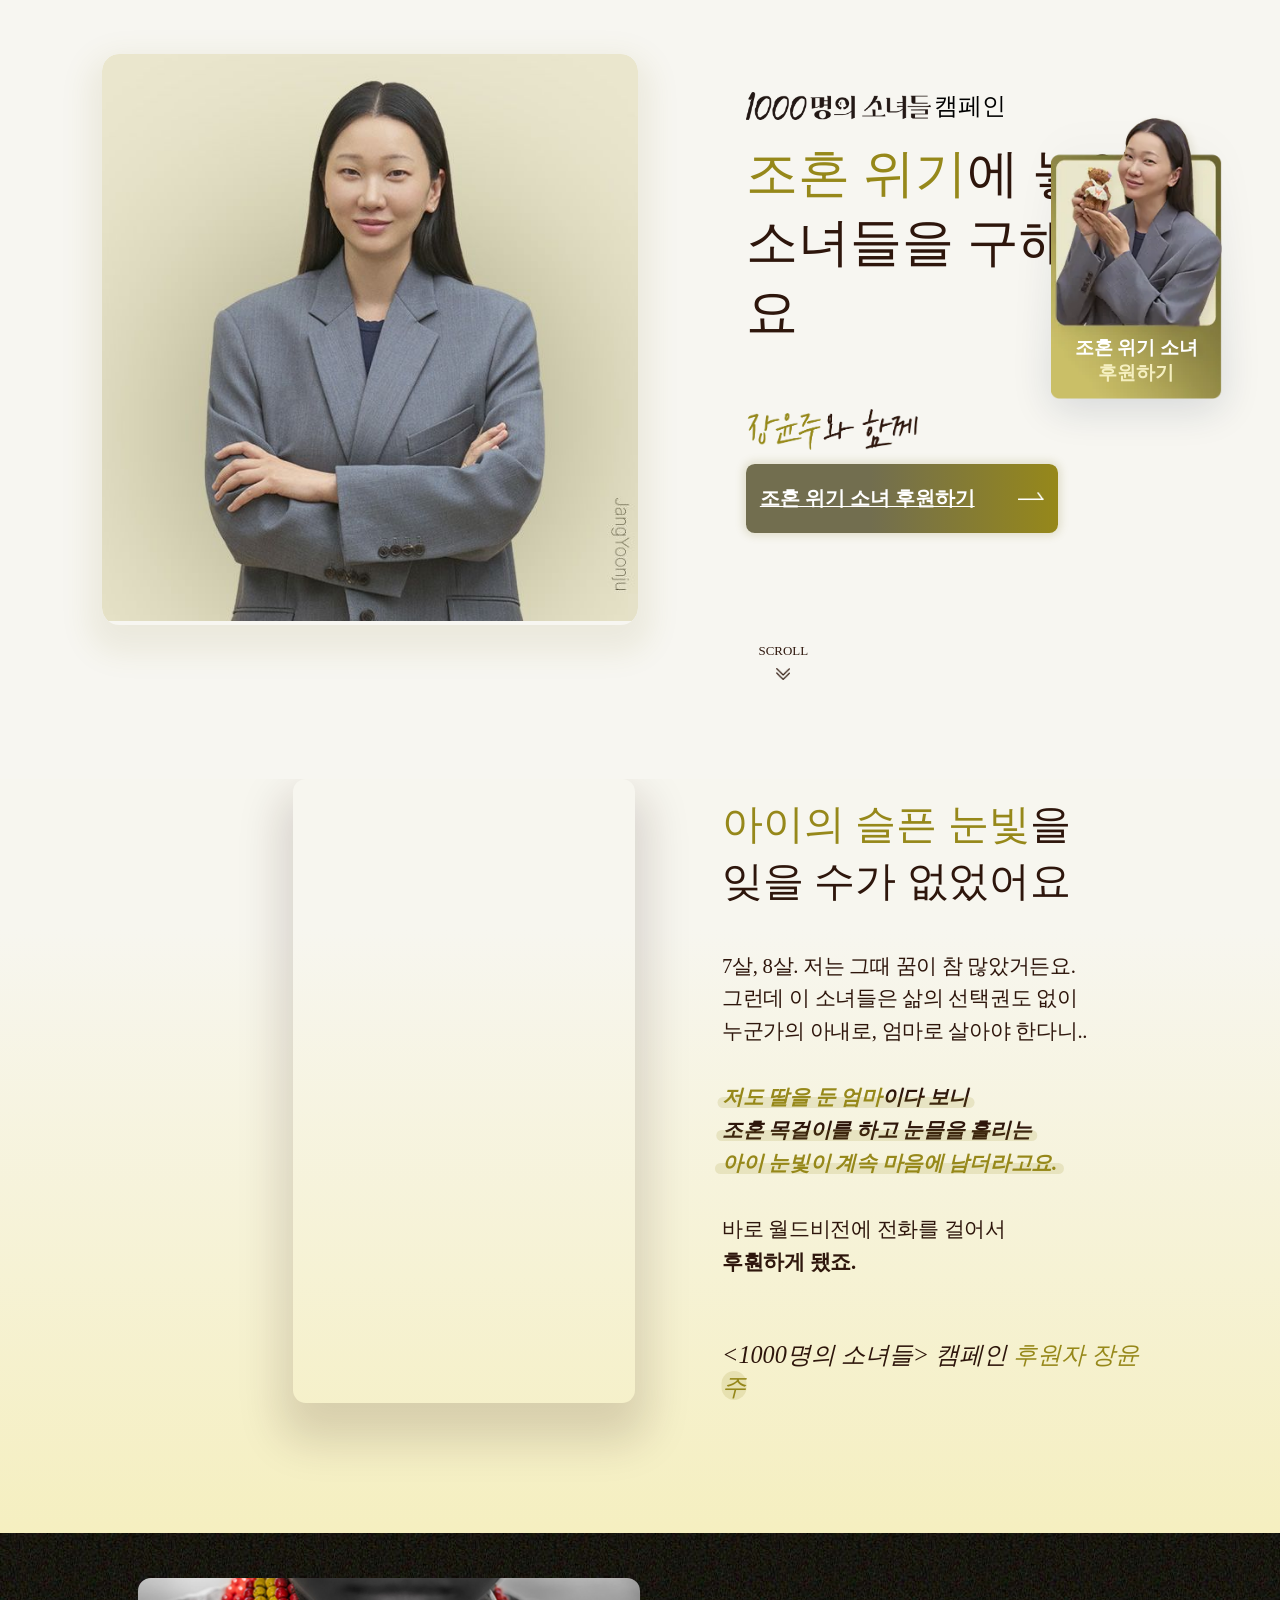
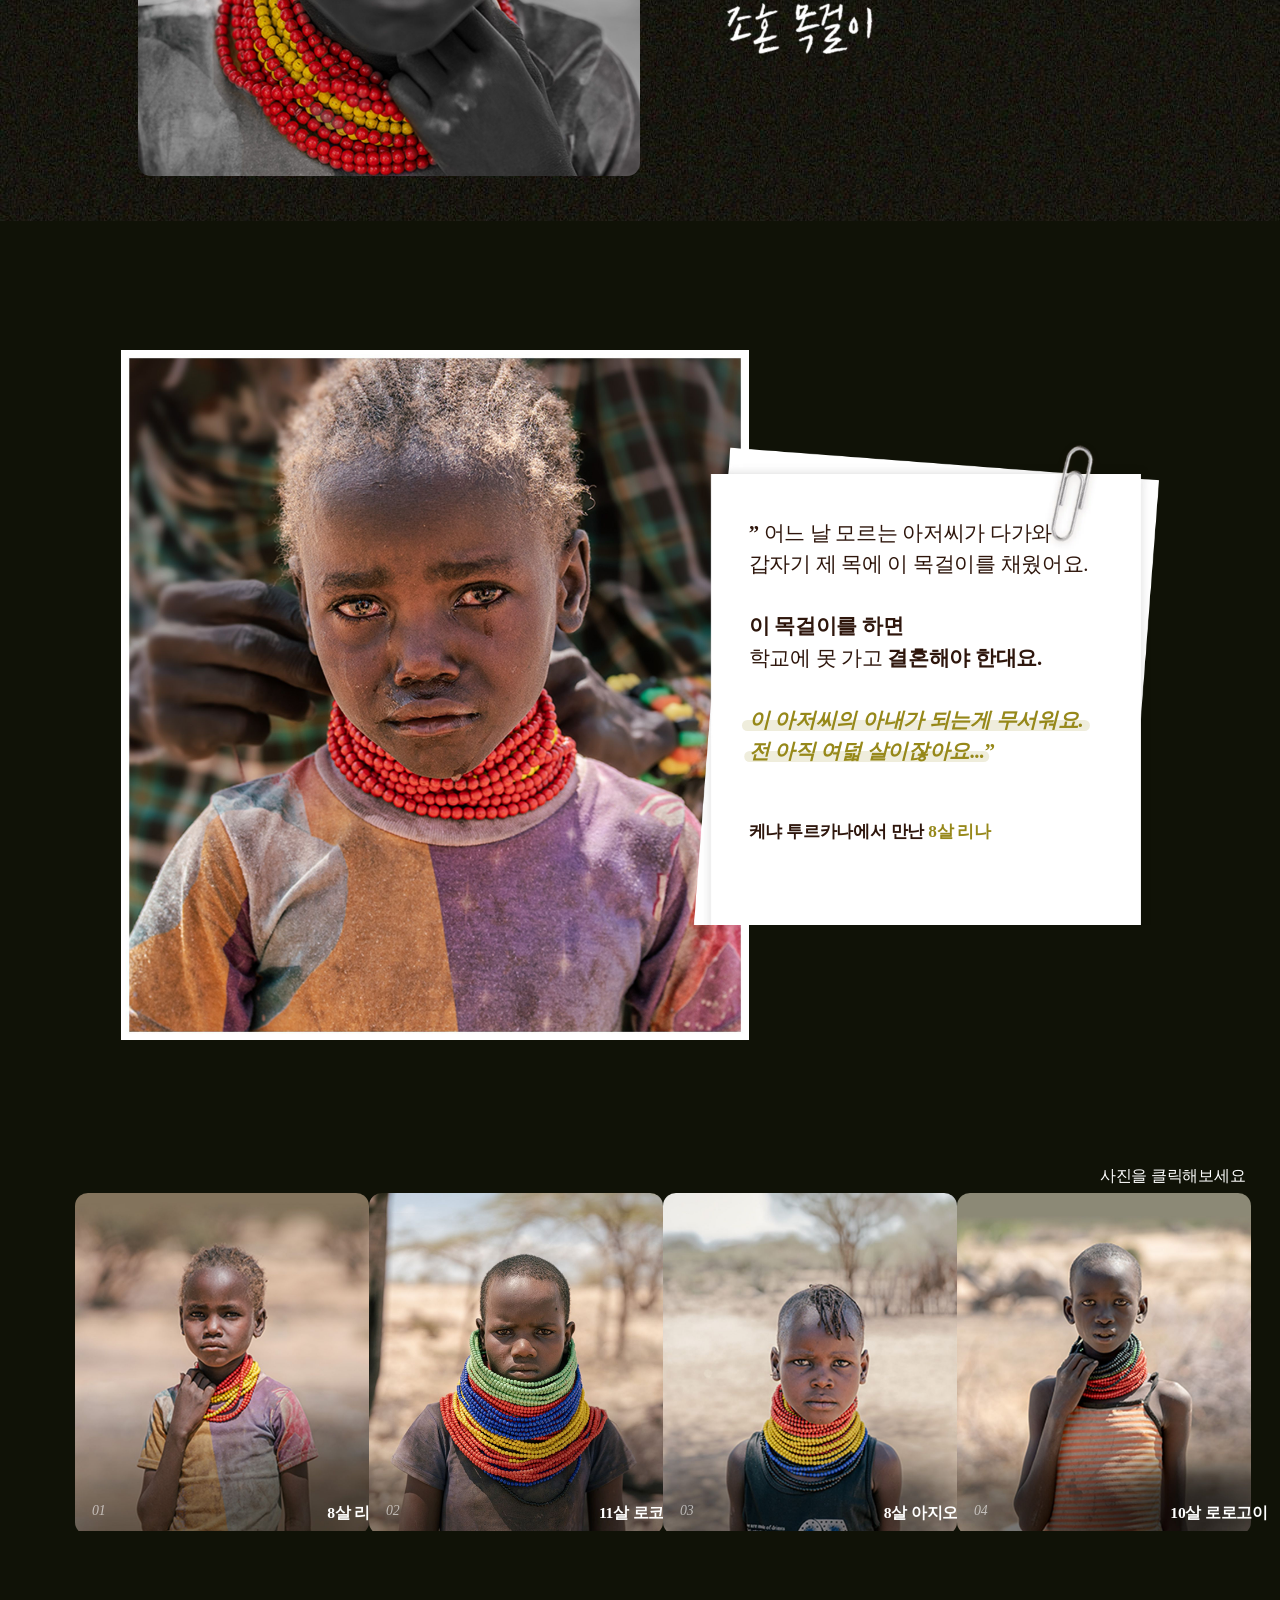
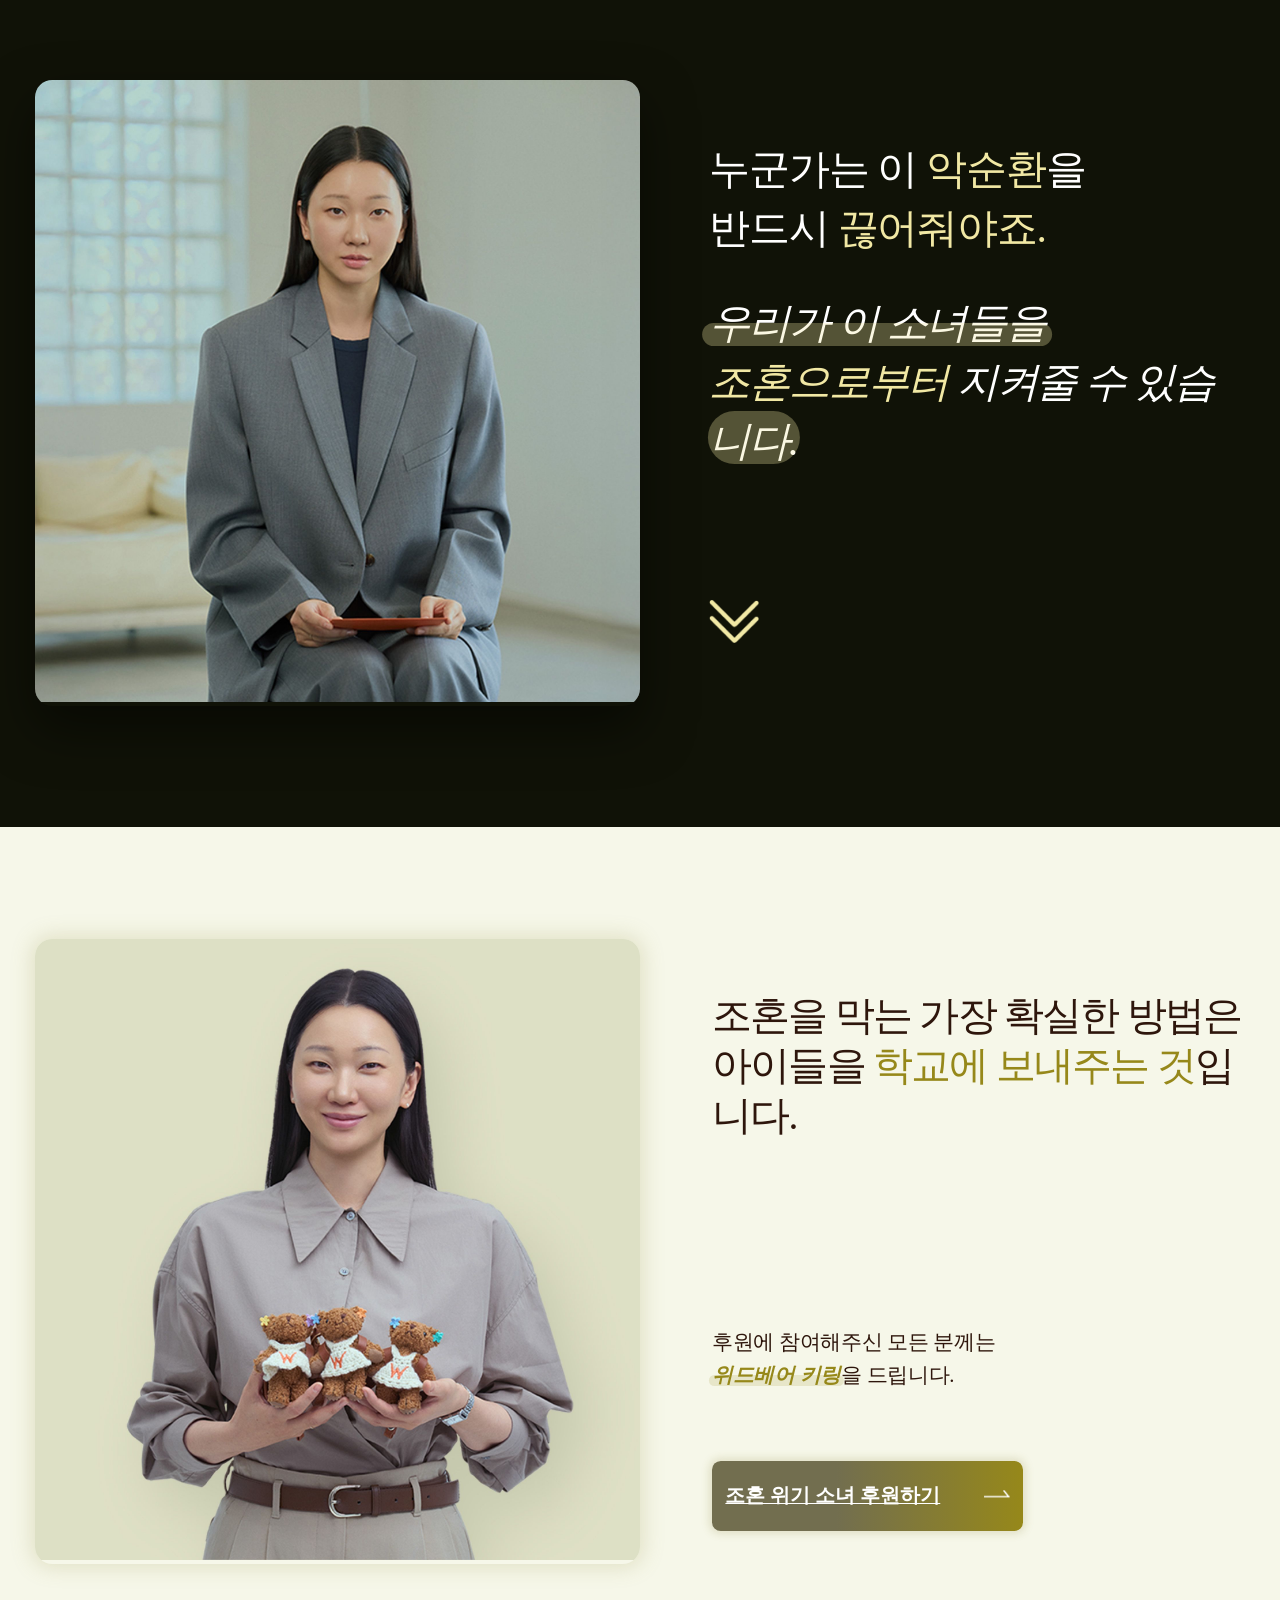
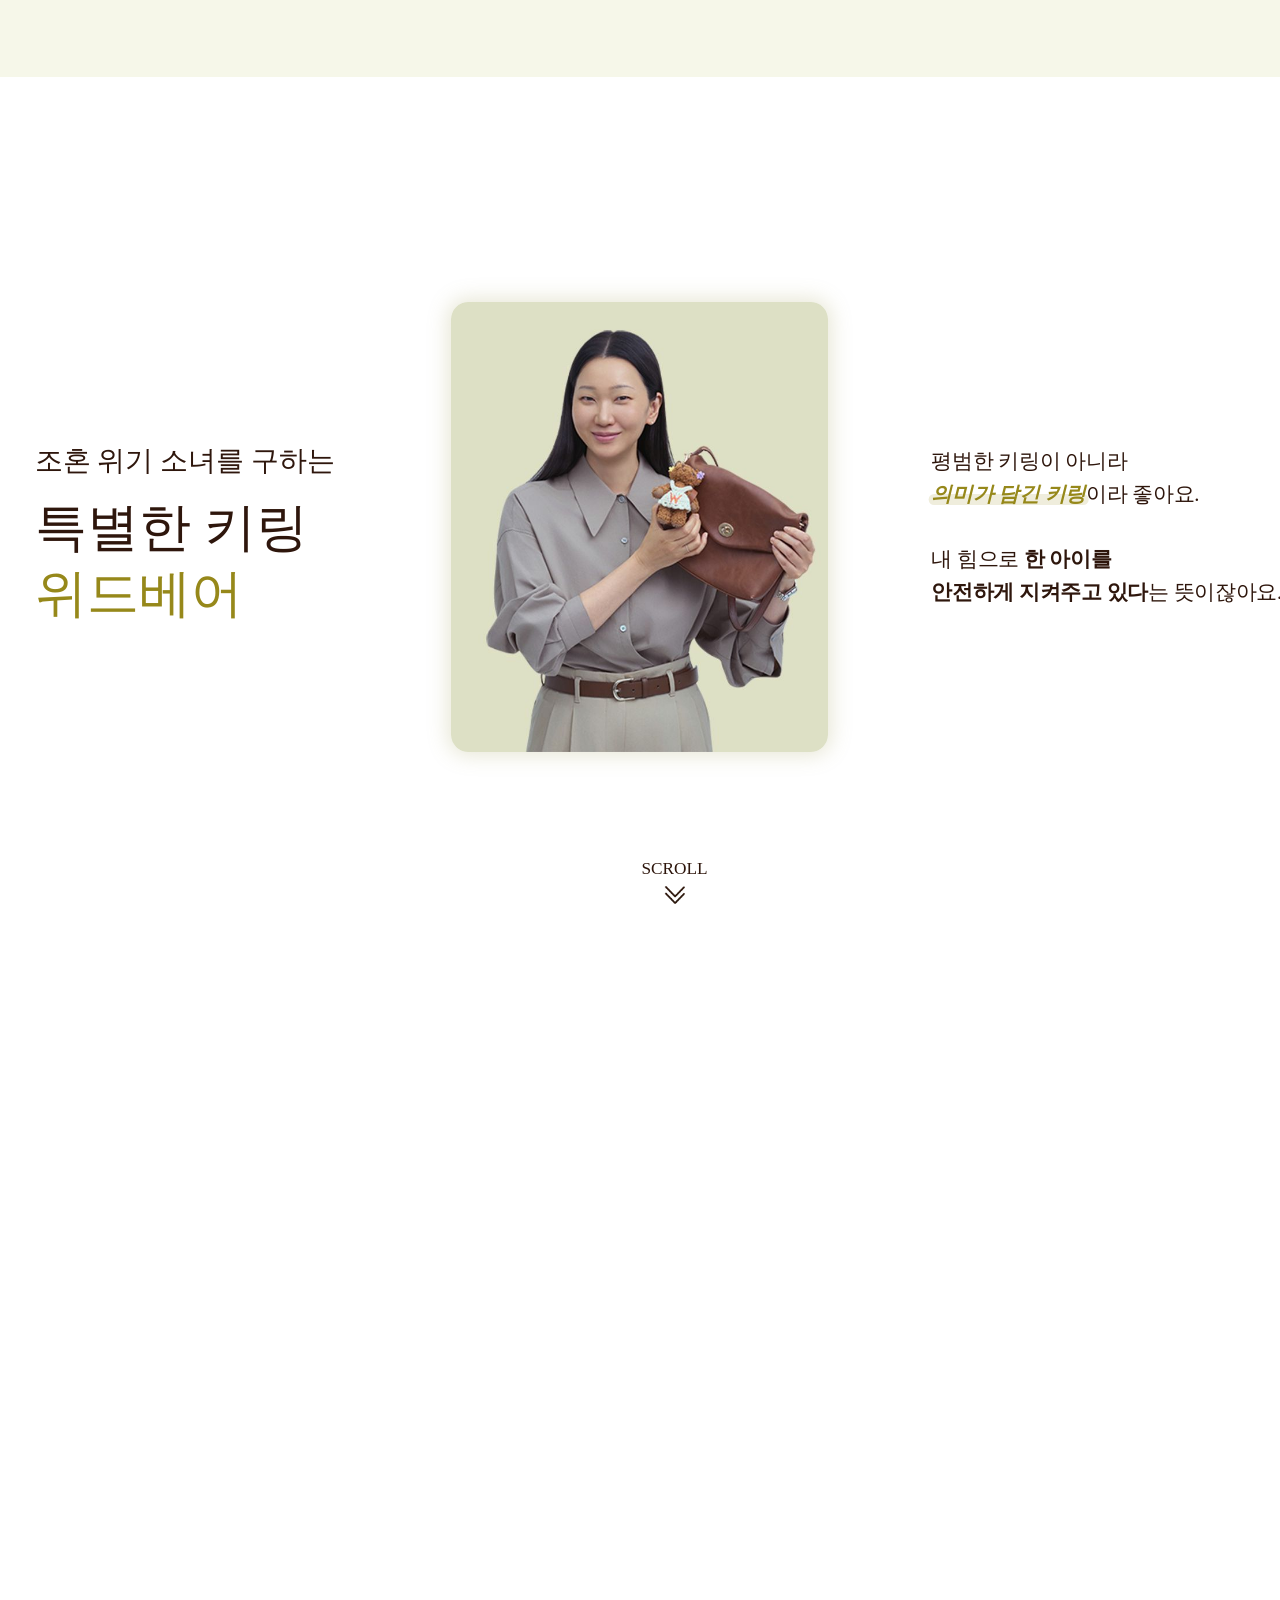
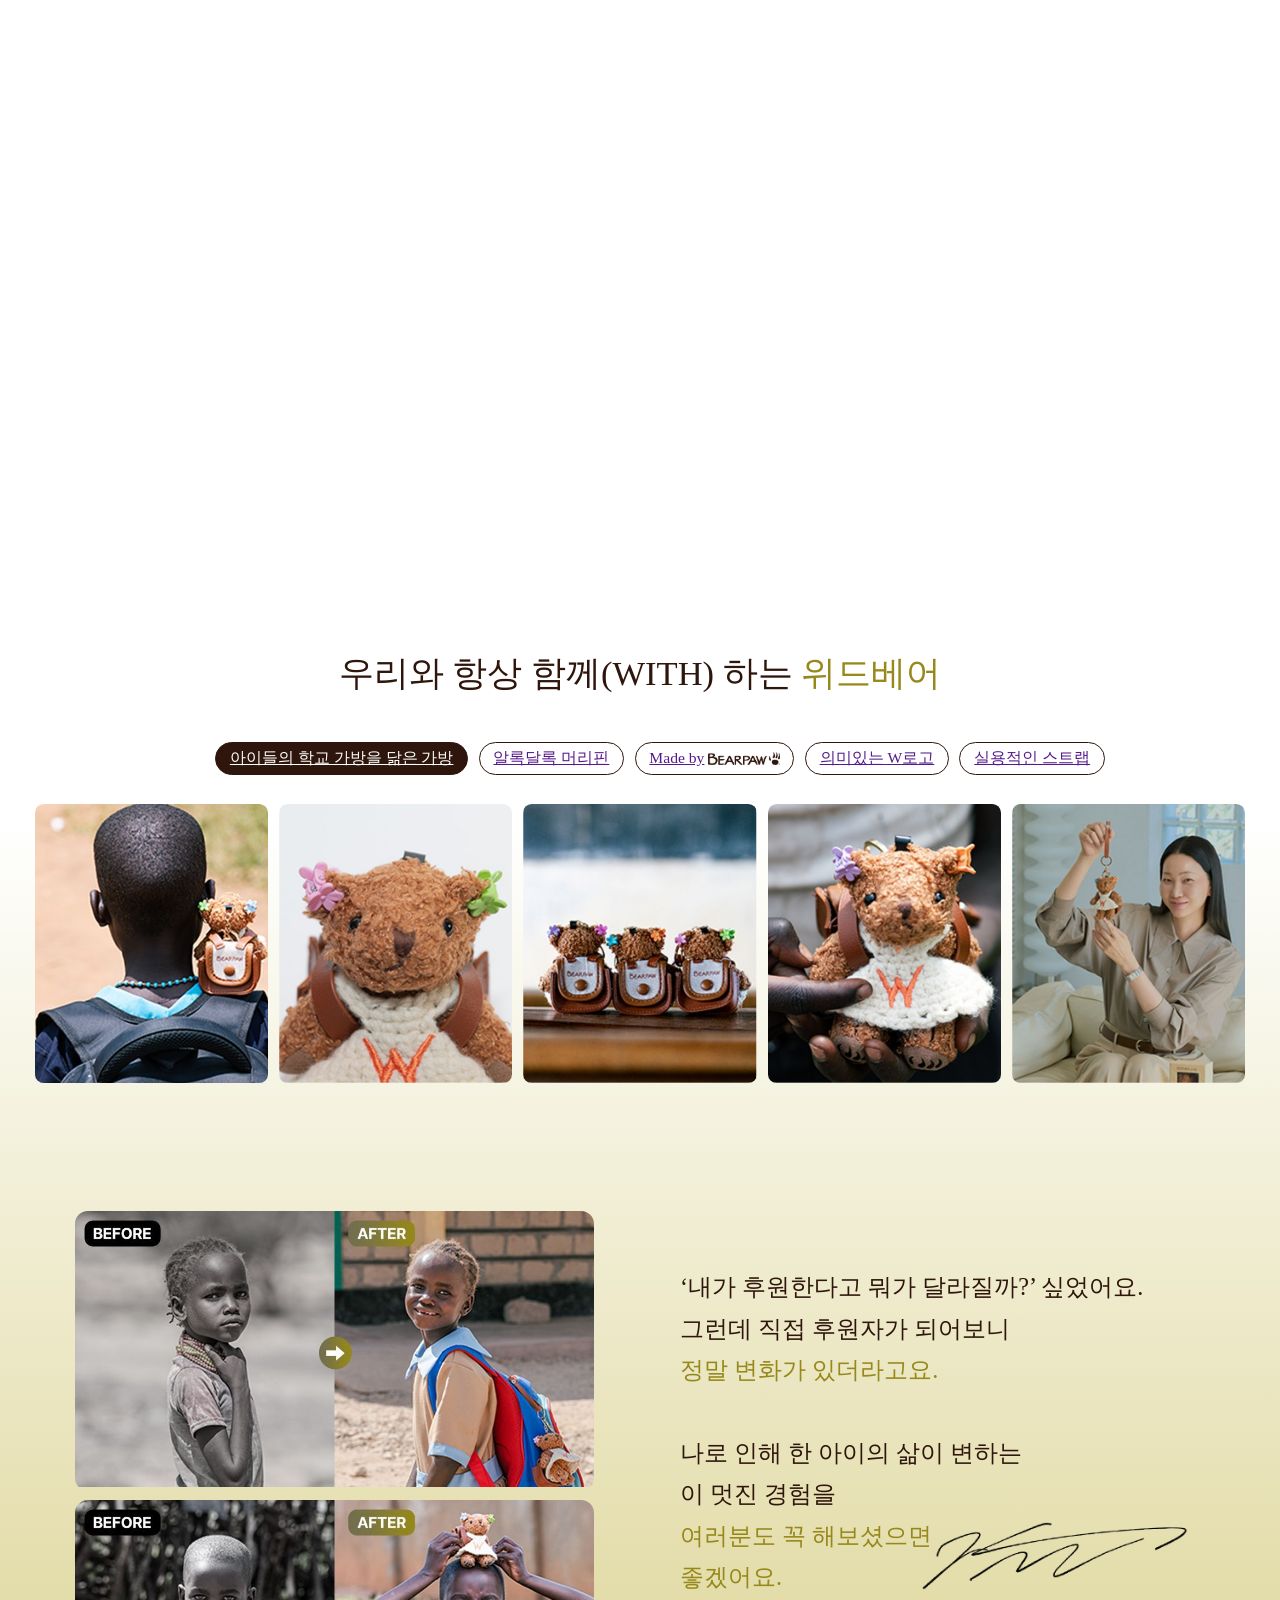
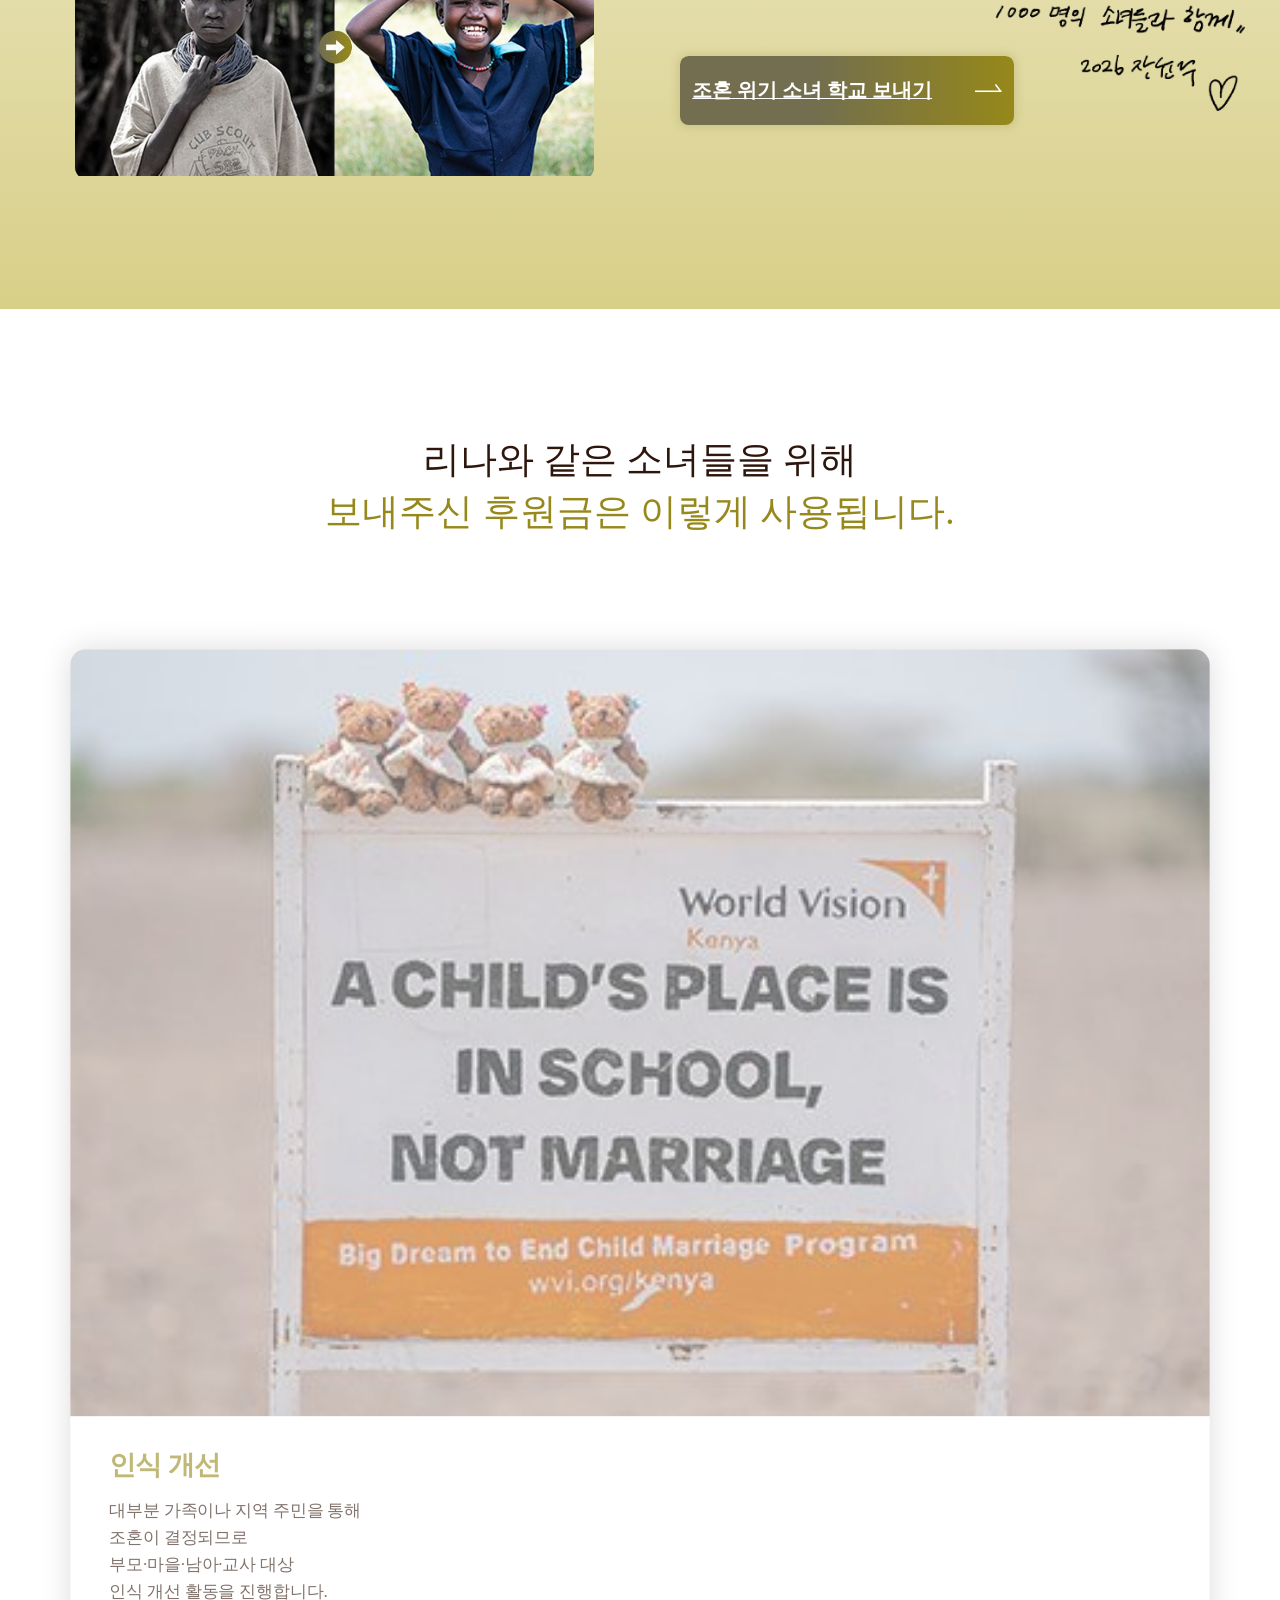
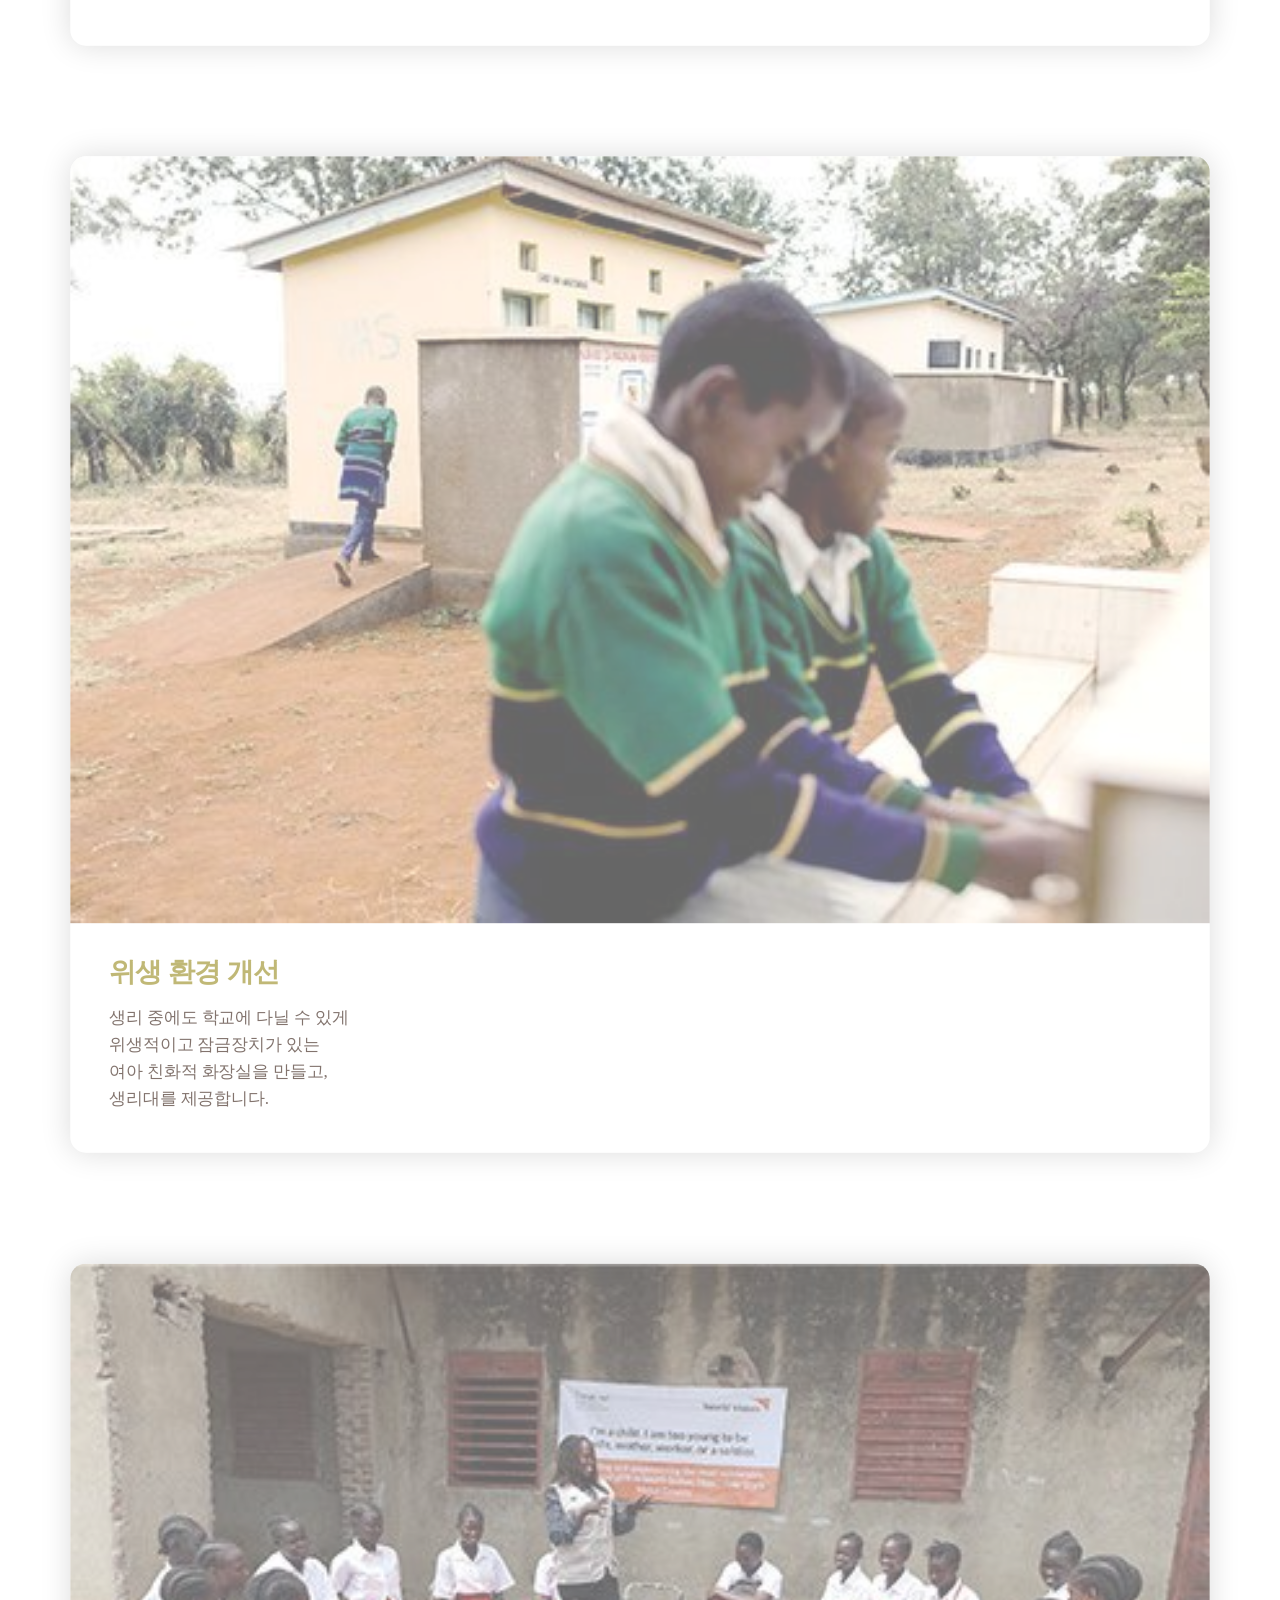
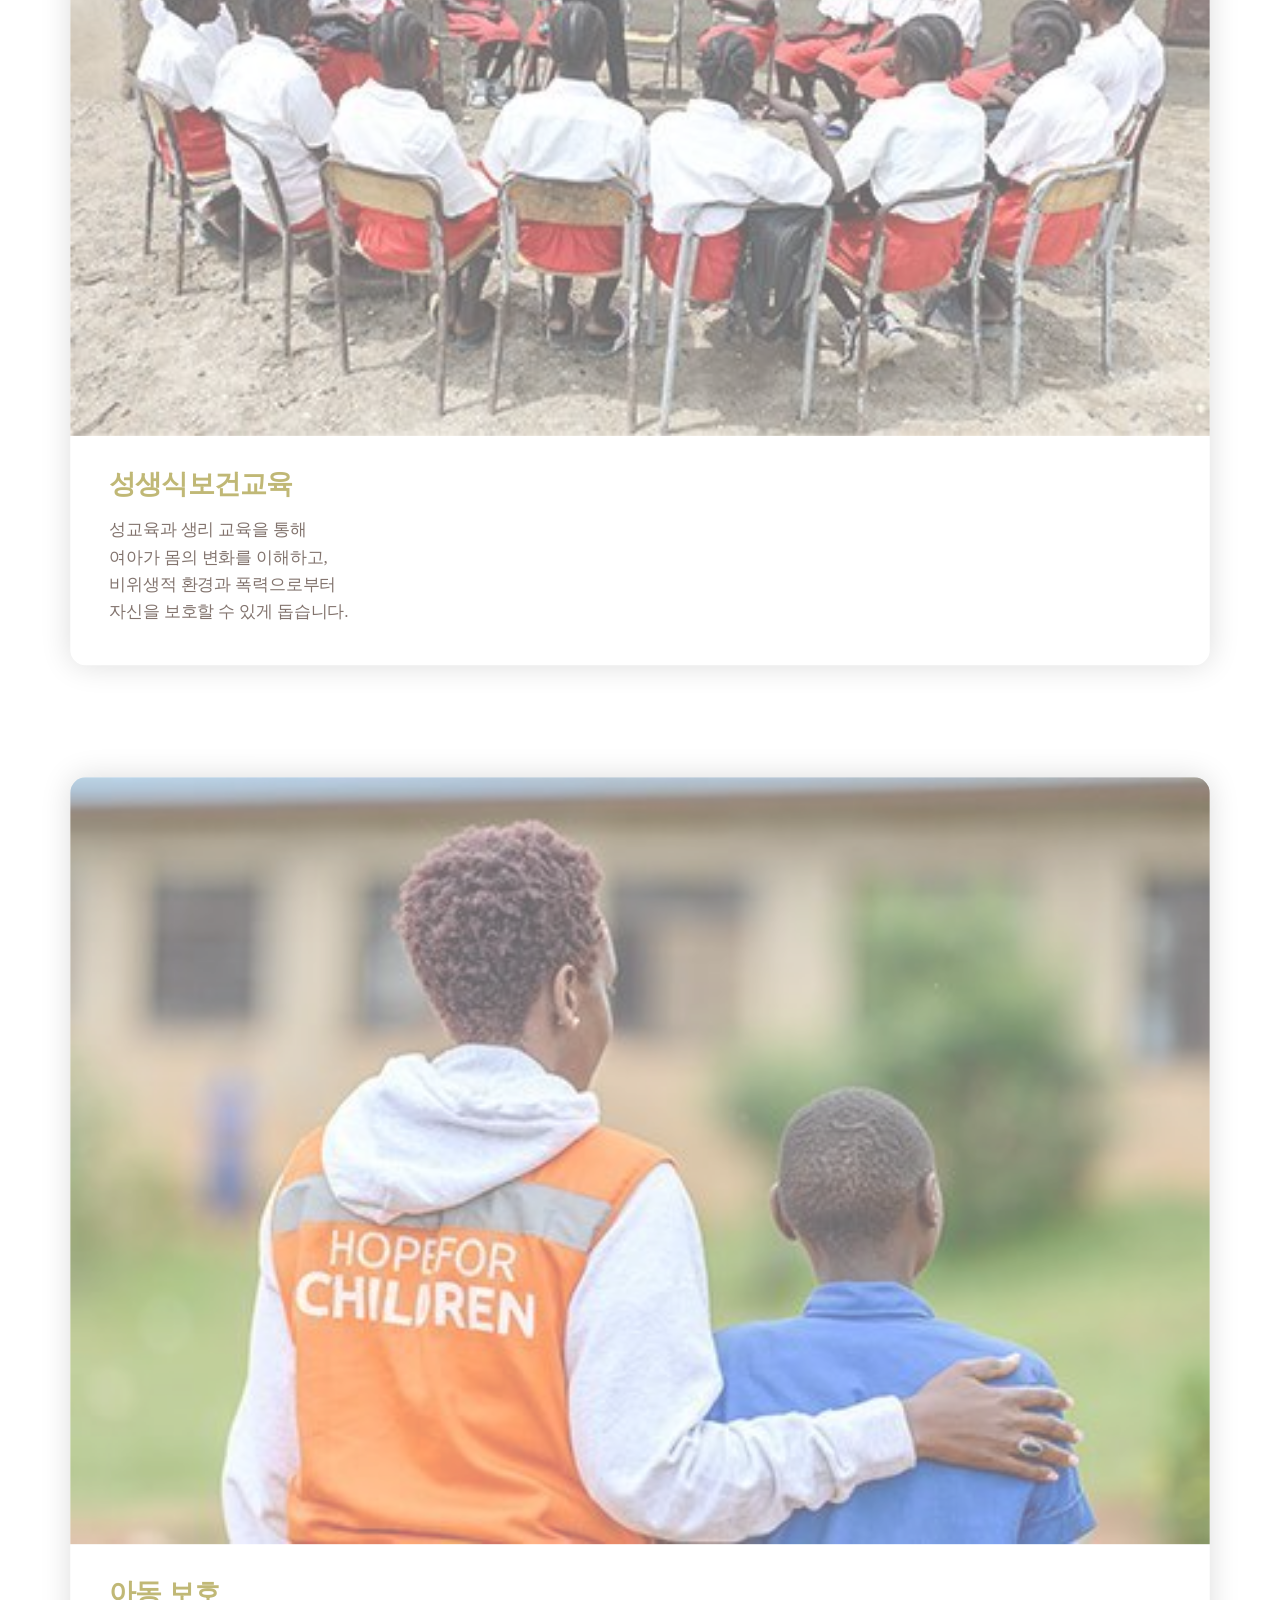
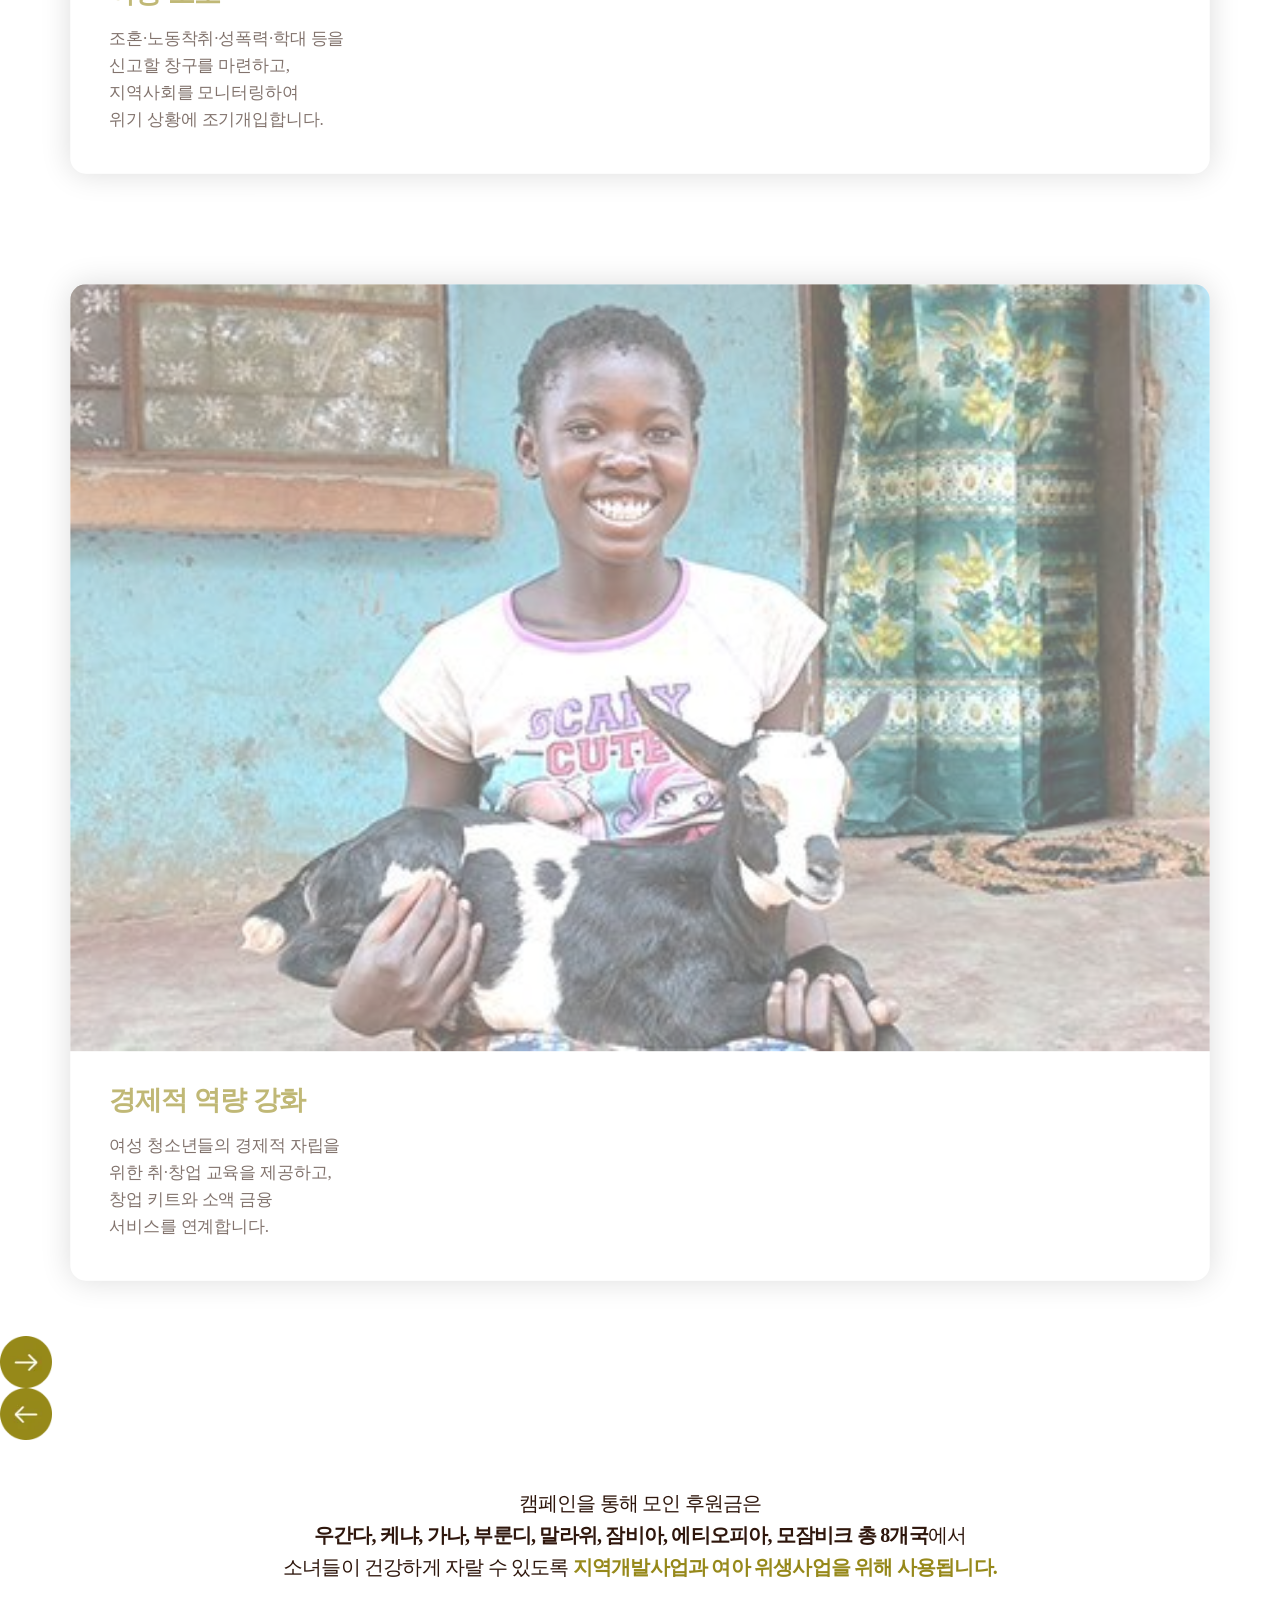
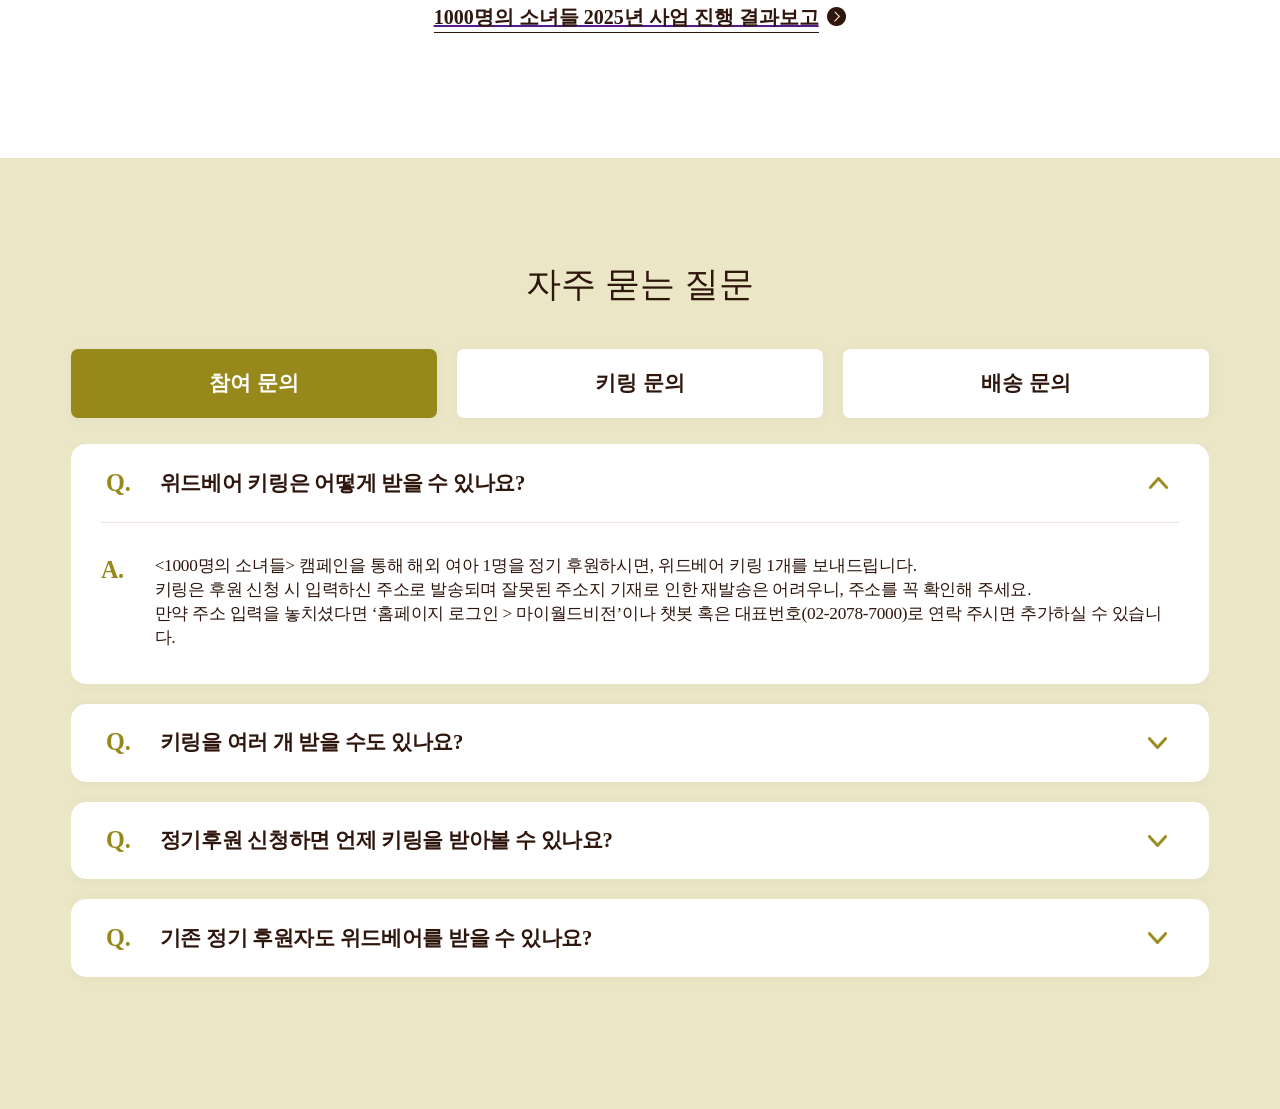
==== commit 6e24c2bb: "-" ====
--- a/26-yj/index.html
+++ b/26-yj/index.html
@@ -257,65 +257,63 @@
                     <a href="" id="float_donation">
                         <div class="txt">
                             조혼 위기 소녀 <br><span>후원하기</span>
-                            <img src="images/btn_arr.png" alt="">
+                            <img src="images/btn_arr.webp" alt="">
                         </div>
                     </a>
                 </div>
                 <div class="main type-A">
-                    <div class="dummy"><img src="images/mainA_mo.jpg" alt=""></div>
                     <div class="flex">
                         <div class="left pc">
                             <figure><img src="images/main_img.jpg" alt=""></figure>
                         </div>
                         <div class="right">
-                            <h2 data-aos="fade-up" data-aos-delay="100"><img src="images/main_h1.png" alt=""> 캠페인</h2>
+                            <h2 data-aos="fade-up" data-aos-delay="100"><img src="images/main_h1.webp" alt=""> 캠페인</h2>
                             <h1 data-aos="fade-up" data-aos-delay="200"><span>조혼 위기</span>에 놓인 <br>소녀들을 구해주세요</h1>
 
-                            <figure class="mo"><img src="images/main_img_mo.jpg" alt=""></figure>
-                            <figure class="withyj"  data-aos="fade-up" data-aos-delay="100"><img src="images/main_txt.png" alt=""></figure>
-
-                            <div data-aos="fade-up" data-aos-delay="200">
+                            <figure class="mo" data-aos="fade-up" data-aos-delay="250"><img src="images/main_img_mo.jpg" alt=""></figure>
+                            <figure class="withyj"  data-aos="fade-up" data-aos-delay="300"><img src="images/main_txt.webp" alt=""></figure>
+
+                            <div data-aos="fade-up" data-aos-delay="500">
                                 <a href="" class="btn_gradient" id="main_donation1">
                                     조혼 위기 소녀 후원하기
-                                    <img src="images/btn_arr.png" alt="">
+                                    <img src="images/btn_arr.webp" alt="">
                                 </a>
                             </div>
 
 
                             <div class="scroll pc">
                                 <small>SCROLL</small>
-                                <span><img src="images/all_scroll.png" alt=""></span>
+                                <span><img src="images/all_scroll.webp" alt=""></span>
                             </div>
                         </div>
                     </div>
                 </div>
                 <div class="main type-B">
-                    <div class="dummy"><img src="images/mainB_mo.jpg" alt=""></div>
                     <div class="flex">
                         <div class="left pc" data-aos="fade-right" data-aos-delay="350">
                             <figure><img src="images/mainB-yj.jpg" alt=""></figure>
                         </div>
                         <div class="mid">
-                            <h2 data-aos="fade-up" data-aos-delay="0"><img src="images/main_h1.png" alt=""> 캠페인</h2>
+                            <h2 data-aos="fade-up" data-aos-delay="0"><img src="images/main_h1.webp" alt=""> 캠페인</h2>
                             <h1 data-aos="fade-up" data-aos-delay="100"><span>조혼 위기</span>에 놓인 <br>소녀들을 구해주세요</h1>
                             <p class="pc" data-aos="fade-up" data-aos-delay="200">
                                 어린 소녀들이 누군가의 '아내'가 아닌 <br>
                                 <strong>'아이'로 살아갈 수 있도록</strong>
                             </p>
                             <ul class="mo visual">
-                                <li data-aos="fade-up" data-aos-delay="150"><img src="images/main_yj_mo.png" alt=""></li>
-                                <li data-aos="fade-up" data-aos-delay="250"><img src="images/main_girl_mo.png" alt=""></li>
+                                <li data-aos="fade-up" data-aos-delay="150"><img src="images/main_yj_mo.webp" alt=""></li>
+                                <li data-aos="fade-up" data-aos-delay="250"><img src="images/main_girl_mo.webp" alt=""></li>
                             </ul>
-                            <figure class="withyj" data-aos="fade-up" data-aos-delay="100"><img src="images/main_txt.png" alt=""></figure>
+                            <figure class="withyj" data-aos="fade-up" data-aos-delay="100"><img src="images/main_txt.webp" alt=""></figure>
                             <div data-aos="fade-up" data-aos-delay="200">
                                 <a href="" class="btn_gradient" id="main_donation2">
                                     조혼 위기 소녀 후원하기
-                                    <img src="images/btn_arr.png" alt="">
+                                    <img src="images/btn_arr.webp" alt="">
                                 </a>
                             </div>
                             <div class="scroll pc">
                                 <small>SCROLL</small>
-                                <span><img src="images/all_scroll.png" alt=""></span>
+                                <span><img src="images/all_scroll.webp" alt=""></span>
                             </div>
                         </div>
                         <div class="right pc" data-aos="fade-left" data-aos-delay="450">
@@ -324,7 +322,6 @@
                     </div>
                 </div>
                 <div class="sec1">
-                    <div class="dummy"><img src="images/sec1_mo.jpg" alt=""></div>
                     <div class="flex">
                         <div class="left">
                             <div class="video-inner">
@@ -368,7 +365,6 @@
                     </div>
                 </div>
                 <div class="sec2">
-                    <div class="dummy"><img src="images/sec2_mo.jpg" alt=""></div>
                     <div class="neckless">
                         <div class="flex">
                             <div class="left">
@@ -378,7 +374,7 @@
                                 </figure>
                             </div>
                             <div class="right">
-                                <figure class="b_title" data-aos="fade-up" data-aos-delay="100"><img src="images/sec2_title.png" alt=""></figure>
+                                <figure class="b_title" data-aos="fade-up" data-aos-delay="100"><img src="images/sec2_title.webp" alt=""></figure>
                                 <p data-aos="fade-up" data-aos-delay="300">케냐, 우간다 등 아프리카 일부 지역에서 <br><strong>어린소녀에게 조혼의 표식</strong>으로 채우는 목걸이</p>
                             </div>
                         </div>
@@ -466,8 +462,8 @@
                         <div class="sec3">
                             <div class="inner">
                                 <div class="txt">
-                                    <h2 class="lead" data-aos="fade-up" data-aos-anchor-placement="top-bottom" data-aos-delay="300">누군가는 이 <span>악순환</span>을<br>반드시 <span>끊어줘야죠.</span></h2>
-                                    <h2 class="lead" data-aos="fade-up" data-aos-anchor-placement="top-bottom" data-aos-delay="300">
+                                    <h2 class="lead" data-aos="fade-up" data-aos-anchor-placement="top-bottom" data-aos-delay="400">누군가는 이 <span>악순환</span>을<br>반드시 <span>끊어줘야죠.</span></h2>
+                                    <h2 class="lead" data-aos="fade-up" data-aos-anchor-placement="top-bottom" data-aos-delay="600">
                                         <em>
                                             우리가 이 소녀들을
                                         </em> <br>
@@ -592,7 +588,6 @@
 
                 <div class="sticky-wrap">
                     <div class="sec3 pc">
-                        <div class="dummy"><img src="images/sec3.png" alt=""></div>
                         <div class="inner">
                             <div class="photo">
                                 <img src="images/sec3_img.jpg" alt="캠페인 후원자 장윤주">
@@ -609,20 +604,19 @@
                                 </h2>
 
                                 <div class="scroll-cue">
-                                    <img src="images/sec3_scroll.png" alt="">
+                                    <img src="images/sec3_scroll.webp" alt="">
                                 </div>
                             </div>
                         </div>
                     </div>
 
                     <div class="sec4">
-                        <div class="dummy">
-                            <img src="images/sec4_mo.jpg" alt="" >
-                        </div>
                         <div class="inner">
-                            <div class="photo">
-                                <img src="images/sec4_img.jpg" alt="위드베어 키링을 든 장윤주" class="pc">
-                                <img src="images/sec4_img_mo.jpg" alt="위드베어 키링을 든 장윤주" class="mo">
+                            <div class="photo pc">
+                                <img src="images/sec4_img.jpg" alt="위드베어 키링을 든 장윤주">
+                            </div>
+                            <div class="photo mo"  data-aos="fade-up" data-aos-delay="0">
+                                <img src="images/sec4_img_mo.jpg" alt="위드베어 키링을 든 장윤주" >
                             </div>
                             <div class="txt">
                                 <h2 data-aos="fade-up" data-aos-delay="100">조혼을 막는 가장 확실한 <br class="mo">방법은 <br class="pc">아이들을 <span>학교에 <br class="mo">보내주는 것</span>입니다.</h2>
@@ -631,7 +625,7 @@
                                 <div class="bt_wrap" data-aos="fade-up" data-aos-delay="400">
                                     <a href="" class="btn_gradient" id="main_donation3">
                                         조혼 위기 소녀 후원하기
-                                        <img src="images/btn_arr.png" alt="">
+                                        <img src="images/btn_arr.webp" alt="">
                                     </a>
                                 </div>
                             </div>
@@ -640,7 +634,6 @@
                 </div>
 
                 <div class="sec5">
-                    <div class="dummy"><img src="images/sec5_mo.jpg" alt=""></div>
                     <div class="sticky-wrap pc">
                         <div class="fixed">
                             <div class="left">
@@ -648,7 +641,7 @@
                                 <h2>특별한 키링<br><span>위드베어</span></h2>
                                 <div class="scroll">
                                     <small>SCROLL</small>
-                                    <span><img src="images/all_scroll.png" alt=""></span>
+                                    <span><img src="images/all_scroll.webp" alt=""></span>
                                 </div>
                             </div>
                             <div class="right">
@@ -676,26 +669,38 @@
                         </div>
                     </div>
                     <div class="mo">
-                        <h4>조혼 위기 소녀를 구하는</h4>
-                        <h2>특별한 키링 <span>위드베어</span></h2>
-                        <div class="yj">
-                            <div class="txt">
-                                <p class="tit">위드베어를 볼 때마다<br>제가 후원하는 아이들이 생각나요.<br><br></p>
-                                <p class="desc">일상에서도 <strong>아이들</strong>을, <br>
-                                    그리고 이 <em><span>후원의 의미</span></em>를<br>
-                                    <strong>계속 떠올릴 수 있는 아이템</strong>인 거죠.</p>
-                            </div>
-
-                        </div>
-                        <div class="scroll">
-                            <small>SCROLL</small>
-                            <span><img src="images/all_scroll.png" alt=""></span>
+                        <div class="sticky-wrap">
+                            <div class="fixed">
+                                <div class="h-tag">
+                                    <h4>조혼 위기 소녀를 구하는</h4>
+                                    <h2>특별한 키링 <span>위드베어</span></h2>
+                                </div>
+                                <div class="slides">
+                                    <div class="yj bg1 slide on">
+                                        <div class="txt">
+                                            <p class="tit">평범한 키링이 아니라<br><em><strong><span>의미가 담긴 키링</span></strong></em>이라 좋아요. <br><br></p>
+                                            <p class="desc">내 힘으로 <strong>한 아이를<br>안전하게 지켜주고 있다</strong>는 뜻이잖아요.</p>
+                                        </div>
+                                    </div>
+                                    <div class="yj bg2 slide">
+                                        <div class="txt">
+                                            <p class="tit">위드베어를 볼 때마다<br>제가 후원하는 아이들이 생각나요.<br><br></p>
+                                            <p class="desc">일상에서도 <strong>아이들</strong>을, <br>
+                                                그리고 이 <em><span>후원의 의미</span></em>를<br>
+                                                <strong>계속 떠올릴 수 있는 아이템</strong>인 거죠.</p>
+                                        </div>
+                                    </div>
+                                </div>
+                                <div class="scroll">
+                                    <small>SCROLL</small>
+                                    <span><img src="images/all_scroll.webp" alt=""></span>
+                                </div>
+                            </div>
                         </div>
                     </div>
                 </div>
                 
                 <div class="sec6">
-                    <div class="dummy"><img src="images/sec6.png" alt=""></div>
                     <h2>우리와 항상 함께(WITH) 하는 <br class="mo"><span>위드베어</span></h2>
                     <div class="mo withbear">
                         <div class="swiper-wrapper">
@@ -747,13 +752,13 @@
                         </div>
                         <div class="right">
                             <h3>
-                                <div data-aos="fade-up" data-aos-anchor-placement="center-bottom" data-aos-easing="ease-in-sine" data-aos-delay="300">
+                                <div data-aos="fade-up" data-aos-anchor-placement="center-bottom" data-aos-easing="ease-in-sine" data-aos-delay="200">
 
                                 ‘내가 후원한다고 뭐가 달라질까?’ 싶었어요.<br>
                                 그런데 직접 후원자가 되어보니<br>
                                 <span>정말 변화가 있더라고요. </span><br><br>
                                 </div>
-                                <div data-aos="fade-up" data-aos-anchor-placement="center-bottom" data-aos-easing="ease-in-sine" data-aos-delay="600">
+                                <div data-aos="fade-up" data-aos-anchor-placement="center-bottom" data-aos-easing="ease-in-sine" data-aos-delay="300">
                                 나로 인해 한 아이의 삶이 변하는<br>
                                 이 멋진 경험을<br class="pc">
                                 <span>여러분도 꼭 <br class="mo">해보셨으면<br class="pc">
@@ -762,18 +767,19 @@
                                 </div>
                             </h3>
 
-
-                            <a href="" class="btn_gradient"  id="main_donation4">
-                               조혼 위기 소녀 학교 보내기
-                                <img src="images/btn_arr.png" alt="">
-                            </a>
+                            <div data-aos="fade-up" data-aos-anchor-placement="top-bottom" data-aos-easing="ease-in-sine" data-aos-delay="500">
+
+                                <a href="" class="btn_gradient"  id="main_donation4">
+                                조혼 위기 소녀 학교 보내기
+                                    <img src="images/btn_arr.webp" alt="">
+                                </a>
+                            </div>
 
                         </div>
                     </div>
                 </div>
 
                 <div class="sec10">
-                    <div class="dummy"><img src="images/sec10_mo.jpg" alt=""></div>
                     <div class="inner">
                         <h2  data-aos="fade-up" data-aos-anchor-placement="top-bottom" data-aos-delay="300">
                             리나와 같은 소녀들을 위해<br>
@@ -845,8 +851,8 @@
                                 </div>
                             </div>
                             <div class="swiper-pagination"></div>
-                            <div class="swiper-button-next" id="swiper-button-next"></div>
-                            <div class="swiper-button-prev" id="swiper-button-prev"></div>
+                            <div class="swiper-button-next" ><a href="" id="swiper-button-next"></a></div>
+                            <div class="swiper-button-prev" ><a href="" id="swiper-button-prev"></a></div>
                         </div>
 
                         <p class=" ta-c">
@@ -857,12 +863,11 @@
                         <div class=" ta-c">
                             <a href="" target="_blank" id="sec8-btn-result">
                                 <span>1000명의 소녀들 2025년 사업 진행 결과보고
-                                </span><img src="images/sec10-arrow-btn.png" alt="화살표 이미지"></a>
+                                </span><img src="images/sec10-arrow-btn.webp" alt="화살표 이미지"></a>
                         </div>
                     </div>
                 </div>
                 <div class="sec11">
-                    <div class="dummy"><img src="images/sec11_mo.jpg" alt=""></div>
                     <div class="inner">
                         <h2 data-aos="fade-up" data-aos-anchor-placement="top-bottom" data-aos-delay="300">자주 묻는 질문</h2>
                         <div class="tab-main">
@@ -959,7 +964,7 @@
                                                         부탁드립니다.<br>
                                                         <a href="" class="tempDona_btn"  id="tempDona_btn">
                                                             일시 후원하기 
-                                                            <img src="images/btn_arr_grn.png" alt="">
+                                                            <img src="images/btn_arr_grn.webp" alt="">
 
                                                         </a>
                                                     </p>
@@ -1166,6 +1171,39 @@
             $container.find('.gallery figure').removeClass('on').eq(idx).addClass('on');
         });
 
+        const floatBanner = document.querySelector(".g_floating");
+
+        if (floatBanner) {
+            (function () {
+                const isDesktop = () => window.matchMedia("(min-width: 1025px)").matches;
+
+                let fixThreshold = 0;
+
+                function measure() {
+                    if (!isDesktop()) return;
+                    floatBanner.classList.remove("is-fixed");
+                    const stickTop = parseFloat(getComputedStyle(floatBanner).top) || 0;
+                    fixThreshold = floatBanner.offsetTop - stickTop + 90;
+                }
+
+                function updateFloatBanner() {
+                    if (!isDesktop()) {
+                        floatBanner.classList.remove("is-fixed");
+                        return;
+                    }
+                    floatBanner.classList.toggle("is-fixed", window.scrollY > fixThreshold);
+                }
+
+                window.addEventListener("scroll", updateFloatBanner, { passive: true });
+                window.addEventListener("resize", () => {
+                    measure();
+                    updateFloatBanner();
+                });
+
+                measure();
+                updateFloatBanner();
+            })();
+        }
 
         const girls = new Swiper('.girls', {
             loop: true,
@@ -1262,13 +1300,13 @@
         });
 
         (function () {
-            const $stickyWrap = document.querySelector('.sec5 .sticky-wrap');
-            if (!$stickyWrap) return;
-
-            const $slides = $stickyWrap.querySelectorAll('.slide');
-            const $dots = $stickyWrap.querySelectorAll('.dot');
-
-            function updateSec5() {
+            const $stickyWraps = document.querySelectorAll('.sec5 .sticky-wrap');
+            if (!$stickyWraps.length) return;
+
+            function updateSec5($stickyWrap) {
+                const $slides = $stickyWrap.querySelectorAll('.slide');
+                const $dots = $stickyWrap.querySelectorAll('.dot');
+
                 const rect = $stickyWrap.getBoundingClientRect();
                 const scrollable = rect.height - window.innerHeight;
                 const progress = scrollable > 0 ? Math.min(1, Math.max(0, -rect.top / scrollable)) : 0;
@@ -1278,9 +1316,13 @@
                 $dots.forEach((el, i) => el.classList.toggle('on', i === idx));
             }
 
-            window.addEventListener('scroll', updateSec5, { passive: true });
-            window.addEventListener('resize', updateSec5);
-            updateSec5();
+            function updateAllSec5() {
+                $stickyWraps.forEach(updateSec5);
+            }
+
+            window.addEventListener('scroll', updateAllSec5, { passive: true });
+            window.addEventListener('resize', updateAllSec5);
+            updateAllSec5();
         })();
 
     </script>
--- a/26-yj/css/new.css
+++ b/26-yj/css/new.css
@@ -72,9 +72,9 @@
 }
 
 .g_floating {
-  position: fixed;
+  position: absolute;
   right: min(67px, 4.53vw);
-  top: min(215px, 14.53vw);
+  top: min(130px, 8.78vw);
   z-index: 3;
   transition: background 0.3s;
   width: min(198px, 13.38vw);
@@ -83,6 +83,10 @@
   text-align: center;
   color: var(--c-white);
   transition: all 0.3s;
+}
+.g_floating.is-fixed {
+  position: fixed;
+  top: 24px;
 }
 .g_floating::before {
   content: "";
@@ -94,9 +98,15 @@
   filter: blur(20px);
   opacity: 0.15;
   transform: translateY(10px);
+  transition: all 0.3;
 }
 .g_floating:hover {
-  transform: translateY(15px);
+  transform: translateY(23px);
+}
+.g_floating:hover::before {
+  transform: translateY(3px);
+  opacity: 0.4;
+  filter: blur(10px);
 }
 @media (max-width: 1024px) {
   .g_floating:hover {
@@ -105,6 +115,7 @@
 }
 @media (max-width: 1024px) {
   .g_floating {
+    position: fixed;
     width: 320px;
     height: 101px;
     left: 50%;
@@ -118,11 +129,11 @@
   z-index: 3;
   position: relative;
   background-size: 100%;
-  background-image: url("../images/floating_btn.png");
+  background-image: url("../images/floating_btn.webp");
 }
 @media (max-width: 1024px) {
   .g_floating > a {
-    background-image: url("../images/floating_btn_mo.png");
+    background-image: url("../images/floating_btn_mo.webp");
   }
 }
 .g_floating > a .txt {
@@ -727,7 +738,7 @@
   margin-left: max(-64px, -4.32vw);
   padding-left: min(64px, 4.32vw);
   margin-top: max(-37px, -2.5vw);
-  background-image: url("../images/sec2_memo.png");
+  background-image: url("../images/sec2_memo.webp");
   background-size: 100%;
   background-repeat: no-repeat;
   width: min(493px, 33.31vw);
@@ -1133,8 +1144,13 @@
   #thousand-girl .sec5 .fixed {
     flex-direction: column;
     justify-content: center;
+    height: calc(100vh - 140px);
+    top: 0;
     gap: min(28px, 4.38vw);
     padding: 0 min(30px, 4.69vw);
+  }
+  #thousand-girl .sec5 .fixed .h-tag {
+    text-align: center;
   }
 }
 #thousand-girl .sec5 .left {
@@ -1229,10 +1245,7 @@
 }
 @media (max-width: 1024px) {
   #thousand-girl .sec5 .mo {
-    display: flex !important;
-    flex-direction: column;
-    align-items: center;
-    padding: min(90px, 14.06vw) 0 0;
+    display: block !important;
   }
   #thousand-girl .sec5 .mo h4 {
     font-size: min(31px, 4.84vw);
@@ -1242,17 +1255,39 @@
     font-size: min(48px, 7.5vw);
     line-height: min(58px, 9.06vw);
   }
+  #thousand-girl .sec5 .mo .slides {
+    position: relative;
+    width: 100%;
+    height: min(681px, 106.41vw);
+  }
   #thousand-girl .sec5 .mo .yj {
-    margin: min(40px, 6.25vw) 0 min(60px, 9.38vw);
+    position: absolute;
+    top: 0;
+    left: 50%;
+    display: block;
+    transform: translateX(-50%);
+    opacity: 0;
+    transition: opacity 0.6s;
+    pointer-events: none;
     width: min(484px, 75.63vw);
     height: min(681px, 106.41vw);
     padding: min(390px, 60.94vw) min(50px, 7.81vw) 0;
     background-color: #edefd2;
     border-radius: min(20px, 3.13vw);
-    background-image: url("../images/sec5_yj.png");
+    background-image: url("../images/sec5_yj.webp");
     background-repeat: no-repeat;
     background-size: min(298px, 46.56vw);
     background-position: center top min(26px, 4.06vw);
+  }
+  #thousand-girl .sec5 .mo .yj.bg1 {
+    background-image: url("../images/sec5_yj1.webp");
+  }
+  #thousand-girl .sec5 .mo .yj.bg2 {
+    background-image: url("../images/sec5_yj2.webp");
+  }
+  #thousand-girl .sec5 .mo .yj.on {
+    opacity: 1;
+    pointer-events: auto;
   }
   #thousand-girl .sec5 .mo .yj p {
     font-size: min(27px, 4.22vw);
@@ -1316,14 +1351,14 @@
   width: min(83px, 5.61vw);
   height: min(15px, 1.01vw);
   background-size: contain;
-  background-image: url("../images/logo_bearpaw.png");
+  background-image: url("../images/logo_bearpaw.webp");
 }
 #thousand-girl .sec6 .chips-container ul li a.on {
   background-color: var(--c-brown);
   color: #fff;
 }
 #thousand-girl .sec6 .chips-container ul li a.on small {
-  background-image: url("../images/logo_bearpaw_wh.png");
+  background-image: url("../images/logo_bearpaw_wh.webp");
 }
 #thousand-girl .sec6 .chips-container .gallery {
   width: min(1400px, 94.59vw);
@@ -1393,7 +1428,7 @@
   gap: min(67px, 4.53vw);
   background-repeat: no-repeat;
   background-position: right bottom min(98px, 6.62vw);
-  background-image: url("../images/sec6_sig.png");
+  background-image: url("../images/sec6_sig.webp");
   background-size: min(374px, 25.27vw);
 }
 @media (max-width: 1024px) {
@@ -1465,7 +1500,7 @@
     background-size: contain;
     background-position: center top;
     background-repeat: no-repeat;
-    background-image: url("../images/logo_bearpaw_wh.png");
+    background-image: url("../images/logo_bearpaw_wh.webp");
     height: min(20px, 3.13vw);
   }
 }
@@ -1664,7 +1699,14 @@
   top: 48%;
   width: min(60px, 4.05vw);
   height: min(60px, 4.05vw);
-  background-image: url("../images/sec10-arrow-right.png");
+  background-image: url("../images/sec10-arrow-right.webp");
+}
+#thousand-girl .sec10 .swiper-button-next a,
+#thousand-girl .sec10 .swiper-button-prev a {
+  margin-top: 0;
+  display: block;
+  width: 100%;
+  height: 100%;
 }
 @media (max-width: 1024px) {
   #thousand-girl .sec10 .swiper-button-next,
@@ -1674,7 +1716,7 @@
 }
 #thousand-girl .sec10 .swiper-button-prev {
   left: 20%;
-  background-image: url("../images/sec10-arrow-left.png");
+  background-image: url("../images/sec10-arrow-left.webp");
 }
 @media (max-width: 1980px) {
   #thousand-girl .sec10 .swiper-button-prev {
@@ -1919,7 +1961,7 @@
   text-align: left;
 }
 .tab-main .acc-warp .accordion .acc-box .arrow {
-  background-image: url("../images/sec11-arrow.png");
+  background-image: url("../images/sec11-arrow.webp");
   width: min(32px, 3.13vw);
   height: min(32px, 3.13vw);
   background-size: 60%;
